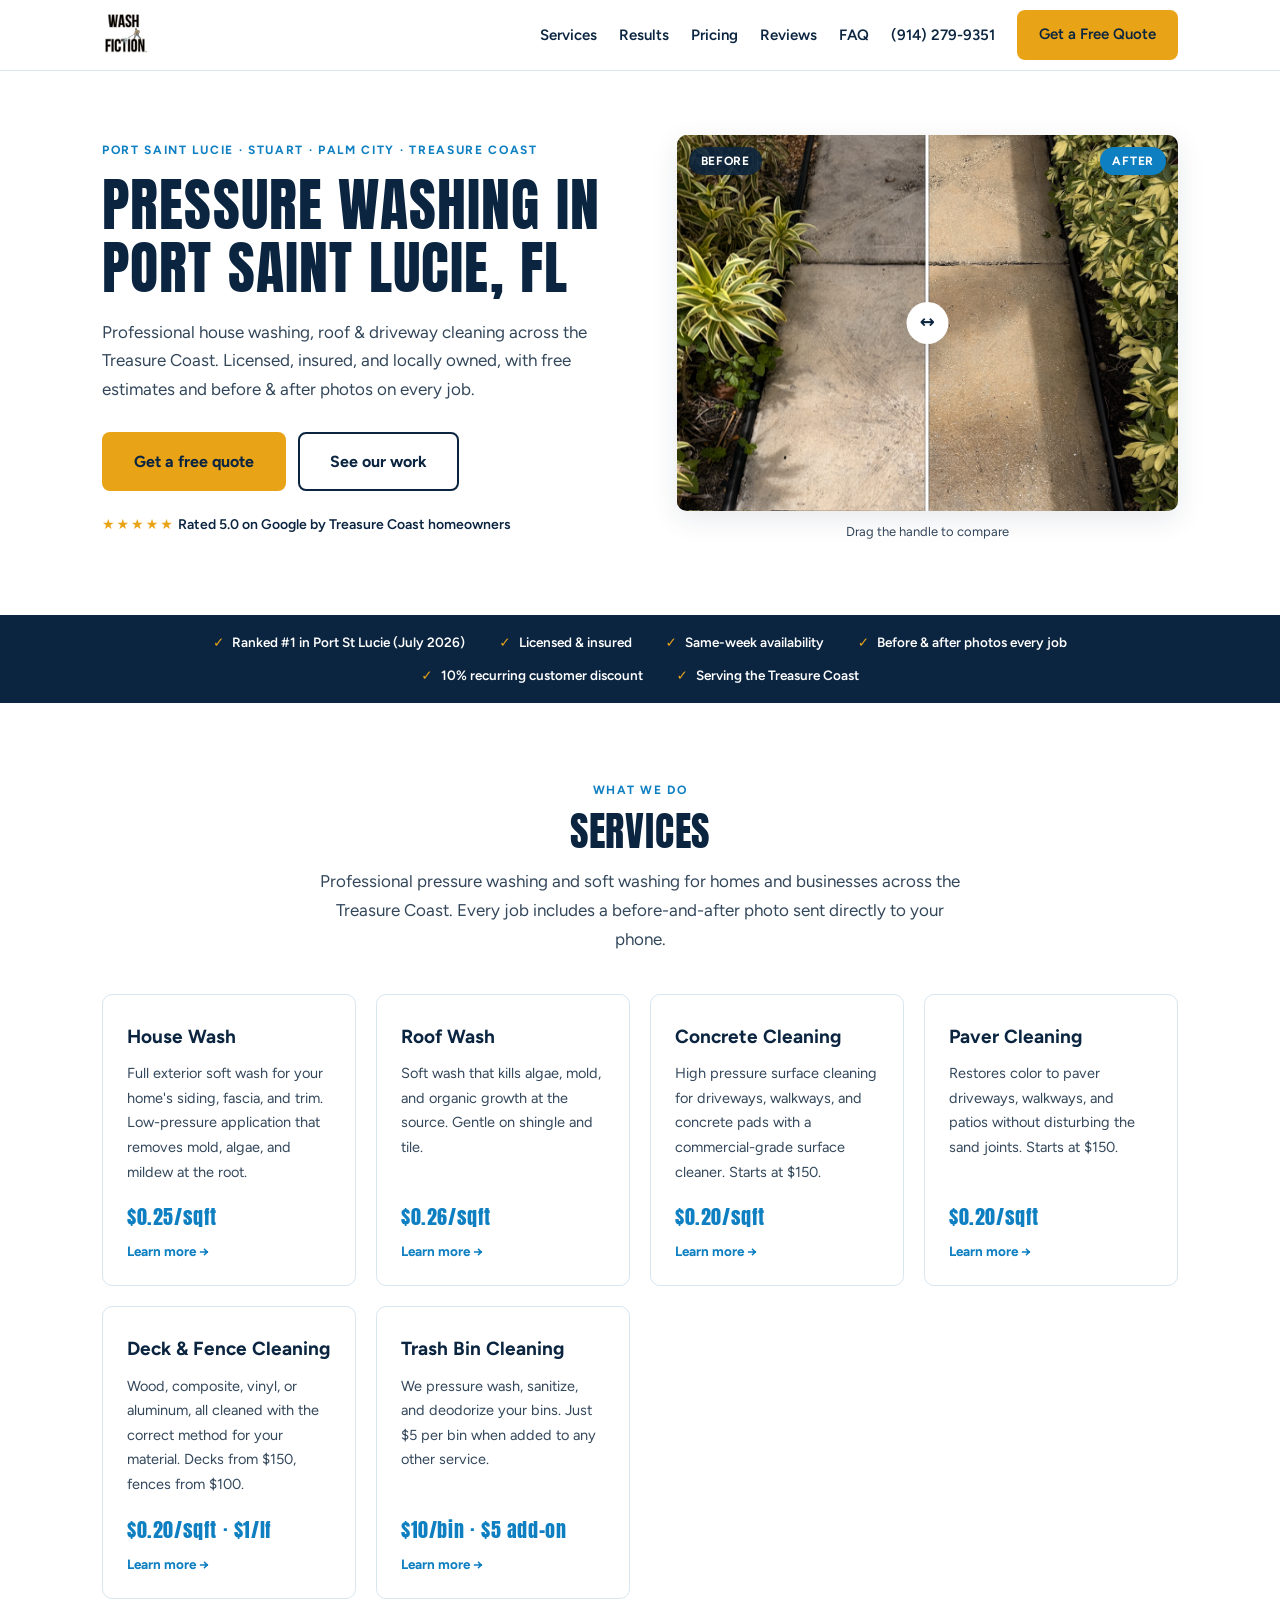
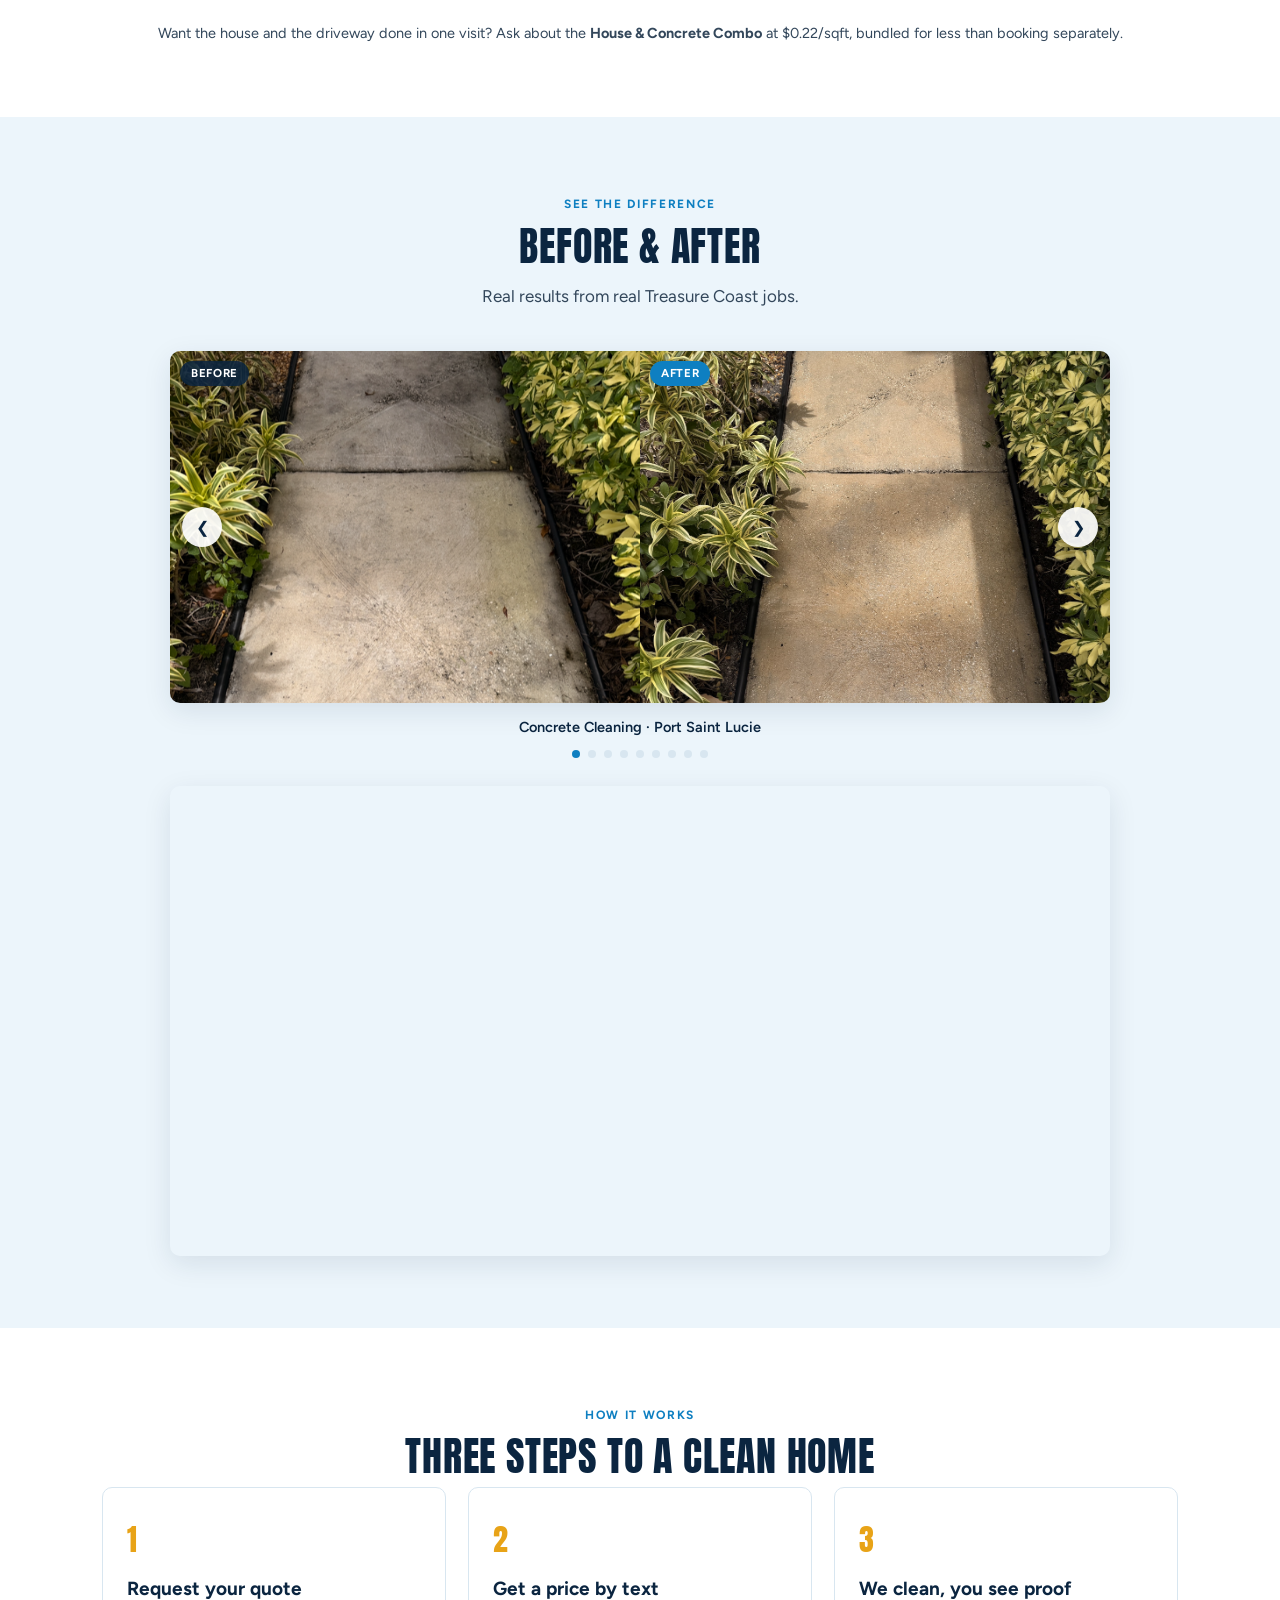
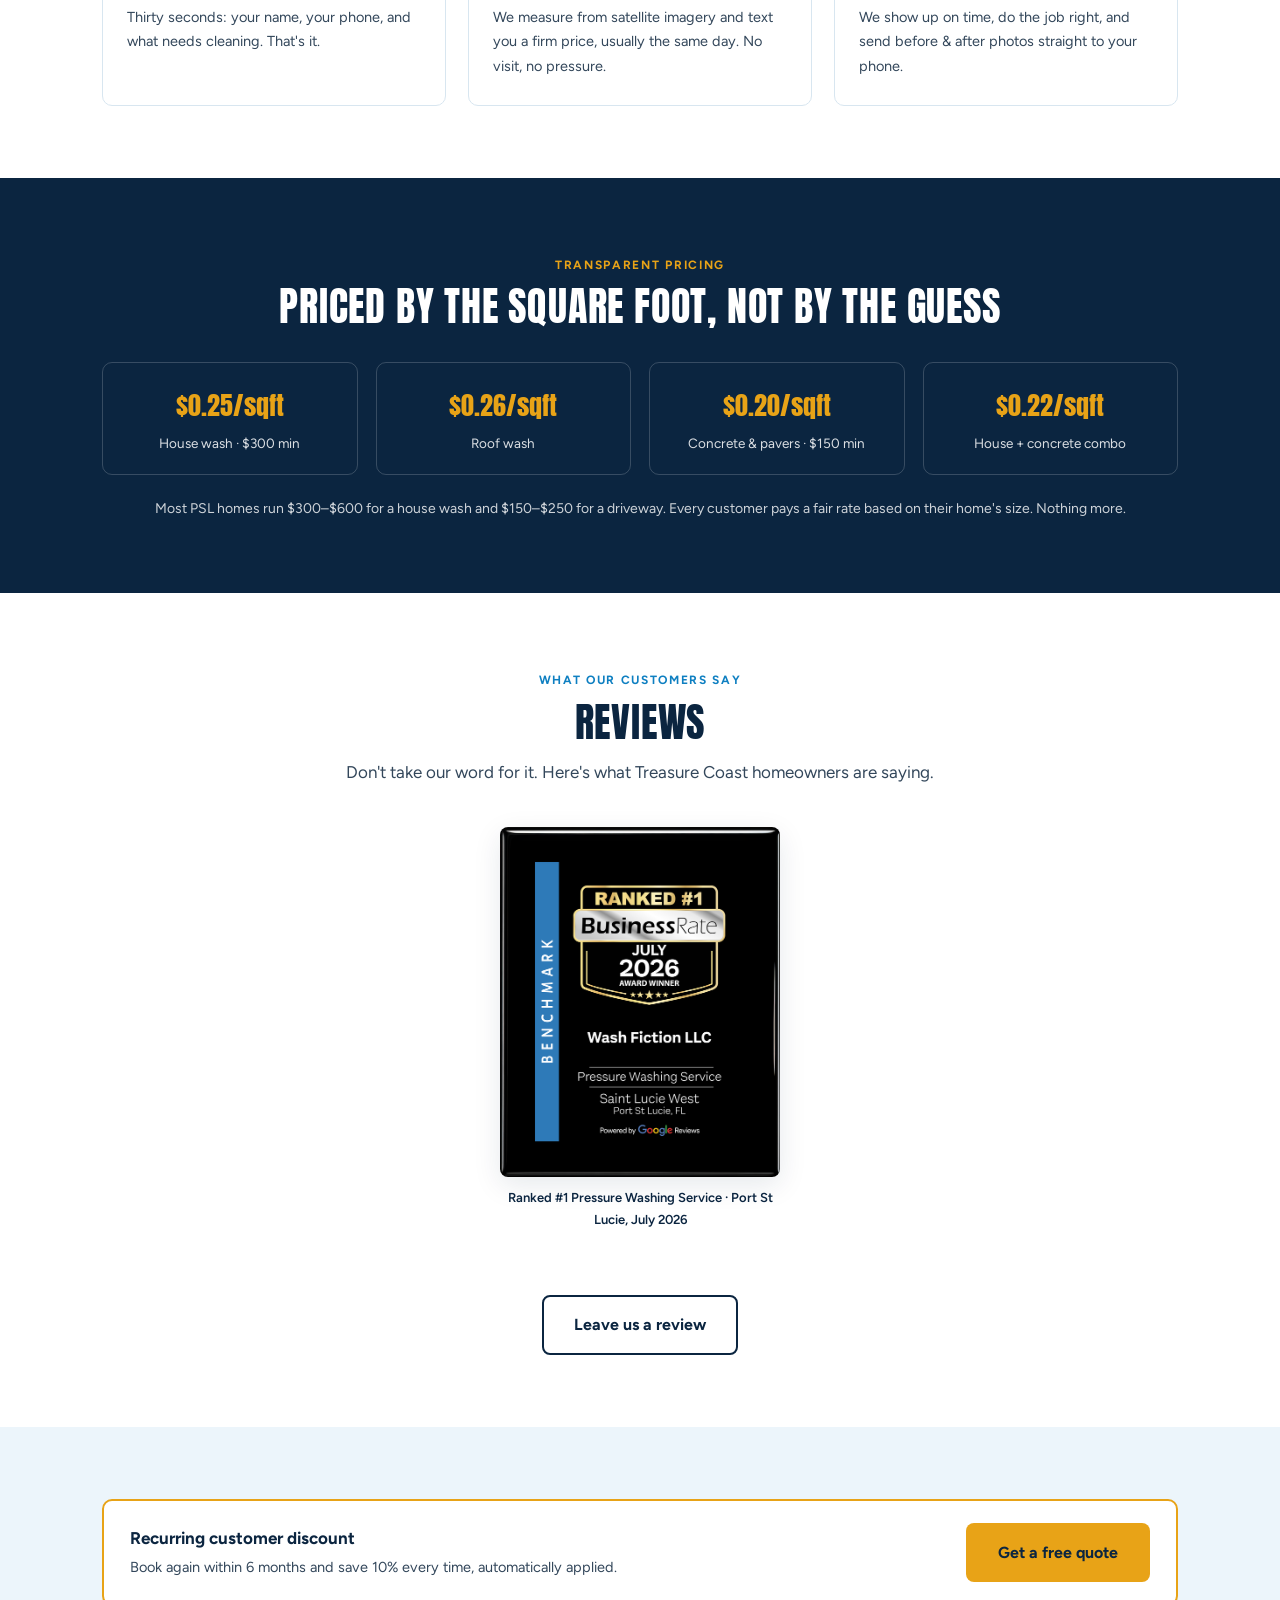
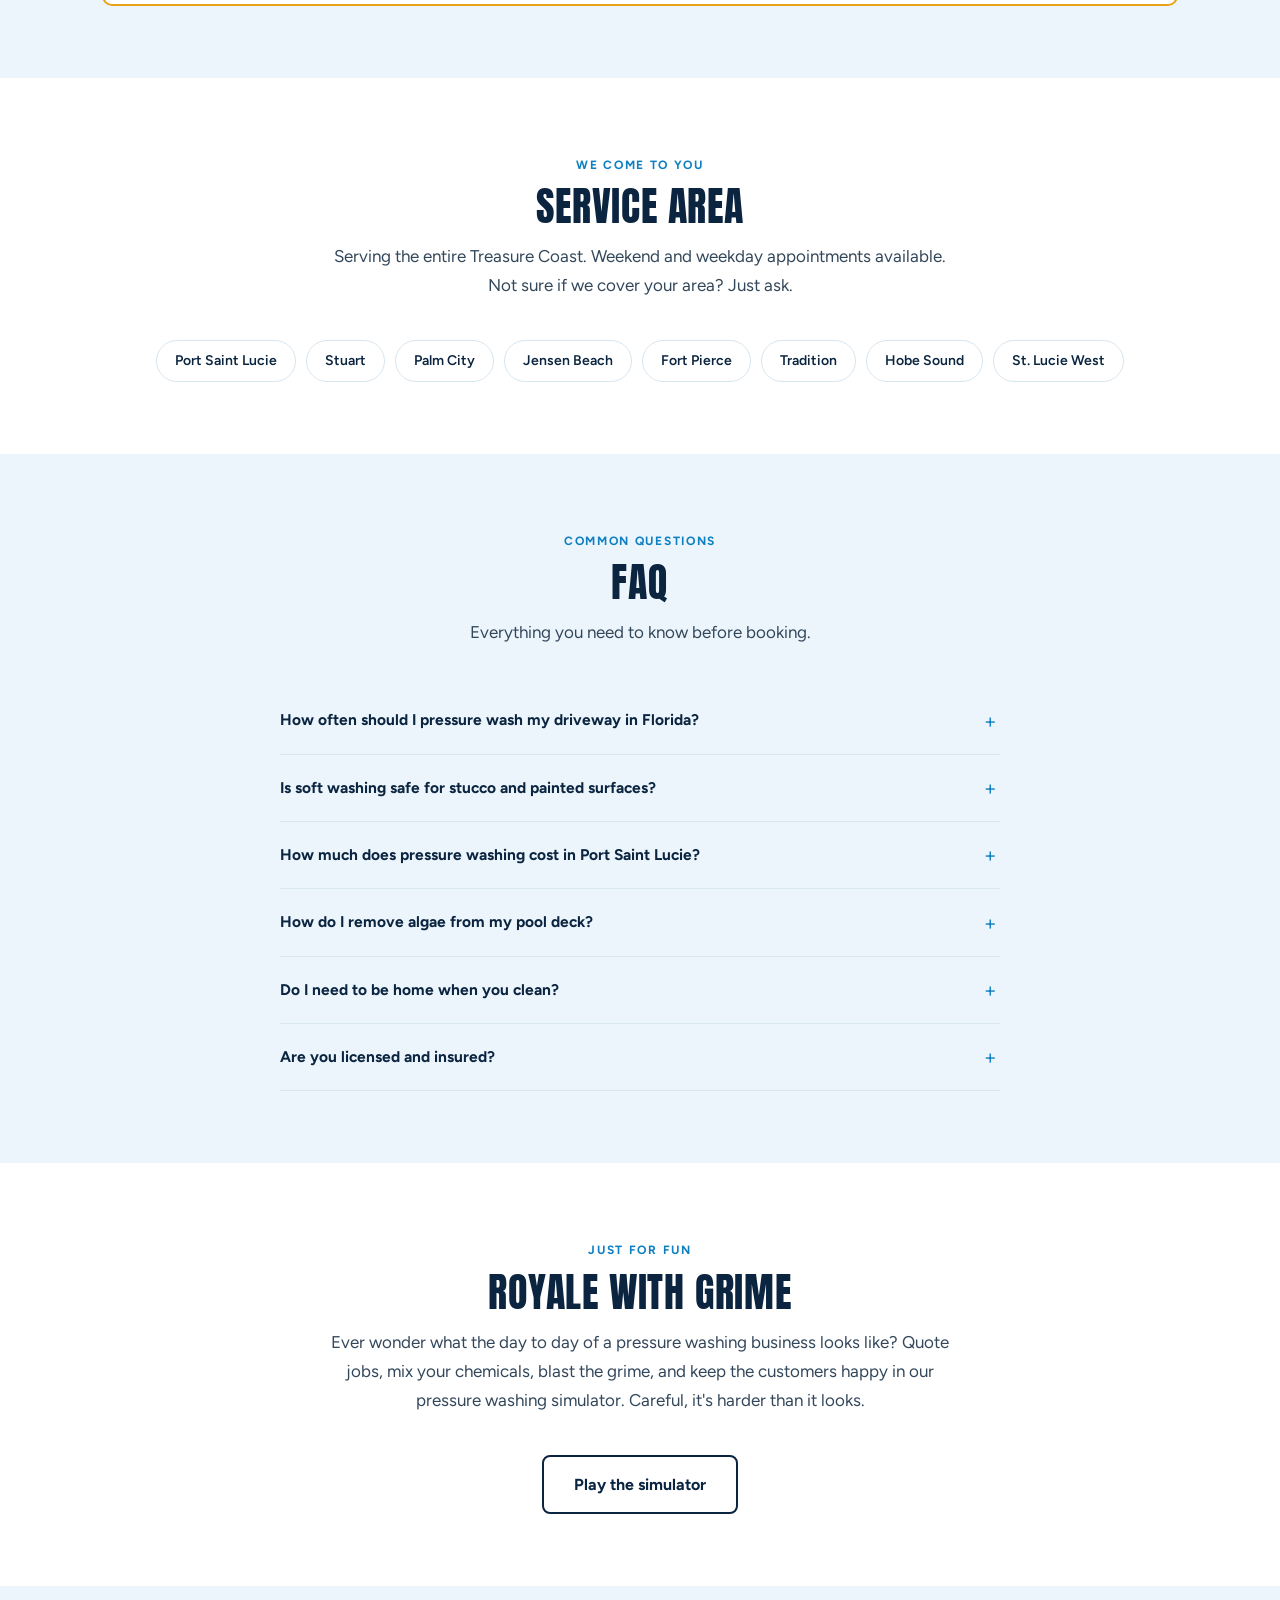
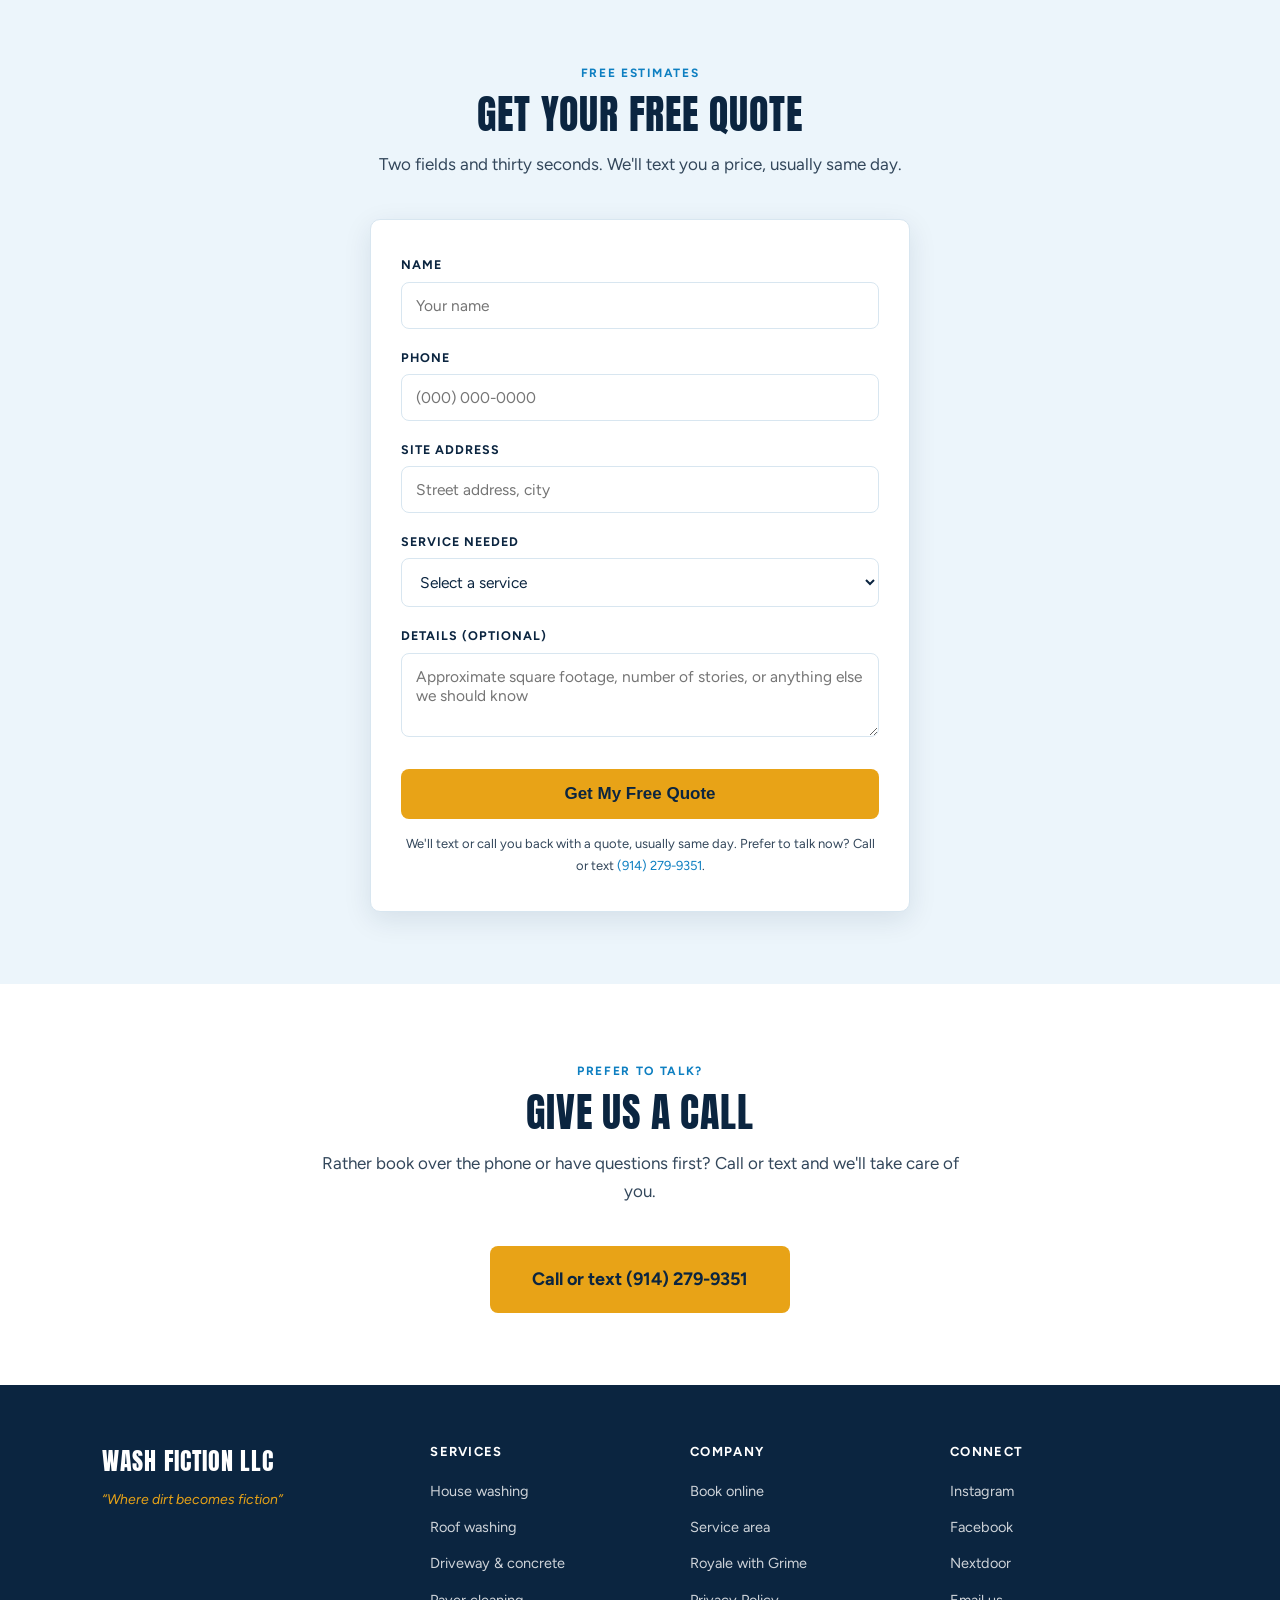
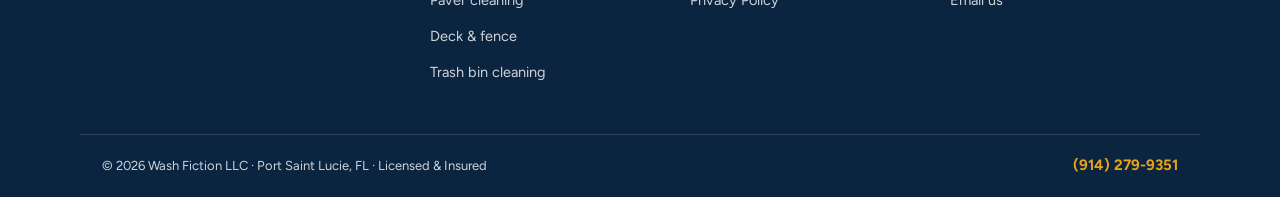
==== index.html @ 09fcbd13 "Add files via upload" ====
<!DOCTYPE html>
<html lang="en">
<head>
<meta charset="UTF-8">
<meta name="viewport" content="width=device-width, initial-scale=1.0">
<!-- Roku pixel (kept for future campaigns) -->
<script>
!function(e,r){if(!e.rkp){var t=e.rkp=function(){
var e=Array.prototype.slice.call(arguments)
;e.push(Date.now()),t.eventProcessor?t.eventProcessor.apply(t,e):t.queue.push(e)
};t.initiatorVersion="1.0",t.queue=[],t.load=function(e){
var t=r.createElement("script");t.async=!0,t.src=e
;var n=r.getElementsByTagName("script")[0]
;(n?n.parentNode:r.body).insertBefore(t,n)},rkp.load("https://cdn.ravm.tv/ust/dist/rkp.loader.js")}
}(window,document);
rkp("init","PaccPjxmkOXk"),rkp('event', 'PAGE_VIEW');;
</script>
<!-- Google tag (gtag.js) -->
<script async src="https://www.googletagmanager.com/gtag/js?id=G-NVC5GT0XMM"></script>
<script>
  window.dataLayer = window.dataLayer || [];
  function gtag(){dataLayer.push(arguments);}
  gtag('js', new Date());
  gtag('config', 'G-NVC5GT0XMM');
</script>
<title>Pressure Washing Port Saint Lucie FL | Wash Fiction LLC</title>
<meta name="description" content="Professional pressure washing & soft washing in Port Saint Lucie and the Treasure Coast. House washing, roof cleaning, driveways & pavers. Licensed & insured. Free same-day quotes.">
<link rel="canonical" href="https://washfiction.com/">
<meta property="og:title" content="Pressure Washing Port Saint Lucie FL | Wash Fiction LLC">
<meta property="og:description" content="Professional pressure washing & soft washing in Port Saint Lucie and the Treasure Coast. House washing, roof cleaning, driveways & pavers. Licensed & insured. Free same-day quotes.">
<meta property="og:url" content="https://washfiction.com/">
<meta property="og:type" content="website">
<meta property="og:image" content="https://washfiction.com/og-image.jpg">
<meta property="og:image:width" content="1200">
<meta property="og:image:height" content="630">
<meta name="twitter:card" content="summary_large_image">
<meta name="twitter:image" content="https://washfiction.com/og-image.jpg">
<link rel="preconnect" href="https://fonts.googleapis.com">
<link rel="preconnect" href="https://fonts.gstatic.com" crossorigin>
<link href="https://fonts.googleapis.com/css2?family=Anton&family=Figtree:wght@400;600;700&display=swap" rel="stylesheet">
<link rel="stylesheet" href="styles.css">
<script type="application/ld+json">
{
 "@context": "https://schema.org",
 "@type": "LocalBusiness",
 "@id": "https://washfiction.com/#business",
 "name": "Wash Fiction LLC",
 "description": "Professional pressure washing and soft washing serving Port Saint Lucie, Stuart, Palm City, and the Treasure Coast of Florida.",
 "url": "https://washfiction.com",
 "telephone": "+19142799351",
 "email": "chris@washfiction.com",
 "image": "https://washfiction.com/og-image.jpg",
 "priceRange": "$150 - $600",
 "address": {
  "@type": "PostalAddress",
  "addressLocality": "Port Saint Lucie",
  "addressRegion": "FL",
  "addressCountry": "US"
 },
 "areaServed": [
  {
   "@type": "City",
   "name": "Port Saint Lucie"
  },
  {
   "@type": "City",
   "name": "Stuart"
  },
  {
   "@type": "City",
   "name": "Palm City"
  },
  {
   "@type": "City",
   "name": "Jensen Beach"
  },
  {
   "@type": "City",
   "name": "Fort Pierce"
  },
  {
   "@type": "City",
   "name": "Hobe Sound"
  }
 ],
 "sameAs": [
  "https://instagram.com/washfiction",
  "https://facebook.com/washfiction"
 ]
}
</script>
<script type="application/ld+json">
{
 "@context": "https://schema.org",
 "@type": "FAQPage",
 "mainEntity": [
  {
   "@type": "Question",
   "name": "How often should I pressure wash my driveway in Florida?",
   "acceptedAnswer": {
    "@type": "Answer",
    "text": "Florida's heat and humidity accelerate algae, mold, and mildew growth on concrete surfaces. Most homeowners in Port Saint Lucie benefit from having their driveway cleaned once or twice a year. If your driveway stays shaded or wet it may need more frequent cleaning."
   }
  },
  {
   "@type": "Question",
   "name": "Is soft washing safe for stucco and painted surfaces?",
   "acceptedAnswer": {
    "@type": "Answer",
    "text": "Yes. Soft washing uses low pressure and a professional cleaning solution to safely remove mold and algae from stucco, vinyl, Hardie board, and painted surfaces without causing damage. High pressure washing on these surfaces can crack stucco, strip paint, and force water behind siding. We always use the correct method for your home's exterior material."
   }
  },
  {
   "@type": "Question",
   "name": "How much does pressure washing cost in Port Saint Lucie?",
   "acceptedAnswer": {
    "@type": "Answer",
    "text": "Wash Fiction LLC prices by square footage so every customer pays a fair rate based on their home size. House washing starts at $0.25 per square foot with a $300 minimum. Driveway cleaning starts at $0.20 per square foot with a $150 minimum. Most PSL homes run $300\u2013$600 for a house wash and $150\u2013$250 for a driveway."
   }
  },
  {
   "@type": "Question",
   "name": "How do I remove algae from my pool deck?",
   "acceptedAnswer": {
    "@type": "Answer",
    "text": "Pool decks in Florida collect algae, mildew, and organic growth quickly due to constant moisture and heat. We use a commercial surface cleaner at the correct pressure for your deck material (concrete, pavers, cool deck, or travertine) to safely remove all buildup without damaging the surface or affecting your pool chemistry."
   }
  },
  {
   "@type": "Question",
   "name": "Do I need to be home when you clean?",
   "acceptedAnswer": {
    "@type": "Answer",
    "text": "Not necessarily. As long as we have access to an outdoor water spigot and any gate codes needed to reach the areas being cleaned, you don't need to be present. We send before and after photos to your phone when the job is complete."
   }
  },
  {
   "@type": "Question",
   "name": "Are you licensed and insured?",
   "acceptedAnswer": {
    "@type": "Answer",
    "text": "Yes. Wash Fiction LLC carries $1,000,000 general liability insurance and holds active business tax receipts with both the City of Port Saint Lucie and St. Lucie County. We can provide a certificate of insurance upon request."
   }
  }
 ]
}
</script>

</head>
<body data-page="index">
<nav>
  <div class="nav-inner">
    <div class="nav-brand">
      <a href="index.html" aria-label="Wash Fiction LLC home"><img src="logo.svg" alt="Wash Fiction LLC"></a>
    </div>
    <ul class="nav-links" id="navLinks">
      <li><a href="index.html#services">Services</a></li>
      <li><a href="index.html#results">Results</a></li>
      <li><a href="index.html#pricing">Pricing</a></li>
      <li><a href="index.html#reviews">Reviews</a></li>
      <li><a href="index.html#faq">FAQ</a></li>
      <li class="nav-phone-top"><a class="nav-phone" href="tel:+19142799351">(914) 279-9351</a></li>
      <li><a href="book.html" class="btn btn-gold nav-cta">Get a Free Quote</a></li>
    </ul>
    <button class="hamburger" id="hamburger" aria-label="Menu">
      <span></span><span></span><span></span>
    </button>
  </div>
</nav>

<header class="hero">
  <div class="wrap hero-grid">
    <div>
      <p class="hero-loc">Port Saint Lucie &middot; Stuart &middot; Palm City &middot; Treasure Coast</p>
      <h1>Pressure washing in Port&nbsp;Saint&nbsp;Lucie, FL</h1>
      <p class="hero-sub">Professional house washing, roof &amp; driveway cleaning across the Treasure Coast. Licensed, insured, and locally owned, with free estimates and before &amp; after photos on every job.</p>
      <div class="hero-btns">
        <a href="#book" class="btn btn-gold">Get a free quote</a>
        <a href="#results" class="btn btn-outline">See our work</a>
      </div>
      <p class="hero-proof"><span class="stars">★★★★★</span> Rated 5.0 on Google by Treasure Coast homeowners</p>
    </div>
    <div>
      <div class="ba-slider" style="--pos:50%;">
        <img class="img-after" src="job1-after.JPG" alt="clean concrete after pressure washing Port Saint Lucie FL">
        <img class="img-before" src="job1-before.PNG" alt="dirty concrete before pressure washing Port Saint Lucie FL">
        <div class="tag tag-before">Before</div>
        <div class="tag tag-after">After</div>
        <div class="handle"></div>
        <input type="range" min="0" max="100" value="50" aria-label="Compare before and after">
      </div>
      <p class="ba-slider-caption">Drag the handle to compare</p>
    </div>
  </div>
</header>

<div class="trust-bar">
  <div class="trust-inner">
    <div class="trust-item">Ranked #1 in Port St Lucie (July 2026)</div>
    <div class="trust-item">Licensed &amp; insured</div>
    <div class="trust-item">Same-week availability</div>
    <div class="trust-item">Before &amp; after photos every job</div>
    <div class="trust-item">10% recurring customer discount</div>
    <div class="trust-item">Serving the Treasure Coast</div>
  </div>
</div>

<section id="services" class="center">
  <div class="wrap">
    <p class="eyebrow reveal">What we do</p>
    <h2 class="reveal">Services</h2>
    <p class="lede reveal">Professional pressure washing and soft washing for homes and businesses across the Treasure Coast. Every job includes a before-and-after photo sent directly to your phone.</p>
    <div class="svc-grid reveal">
    <a class="svc-card" href="house-washing.html">
      <h3>House Wash</h3>
      <p>Full exterior soft wash for your home's siding, fascia, and trim. Low-pressure application that removes mold, algae, and mildew at the root.</p>
      <div class="svc-price">$0.25/sqft</div>
      <div class="svc-more">Learn more &rarr;</div>
    </a>
    <a class="svc-card" href="roof-washing.html">
      <h3>Roof Wash</h3>
      <p>Soft wash that kills algae, mold, and organic growth at the source. Gentle on shingle and tile.</p>
      <div class="svc-price">$0.26/sqft</div>
      <div class="svc-more">Learn more &rarr;</div>
    </a>
    <a class="svc-card" href="concrete-cleaning.html">
      <h3>Concrete Cleaning</h3>
      <p>High pressure surface cleaning for driveways, walkways, and concrete pads with a commercial-grade surface cleaner. Starts at $150.</p>
      <div class="svc-price">$0.20/sqft</div>
      <div class="svc-more">Learn more &rarr;</div>
    </a>
    <a class="svc-card" href="paver-cleaning.html">
      <h3>Paver Cleaning</h3>
      <p>Restores color to paver driveways, walkways, and patios without disturbing the sand joints. Starts at $150.</p>
      <div class="svc-price">$0.20/sqft</div>
      <div class="svc-more">Learn more &rarr;</div>
    </a>
    <a class="svc-card" href="deck-fence-cleaning.html">
      <h3>Deck & Fence Cleaning</h3>
      <p>Wood, composite, vinyl, or aluminum, all cleaned with the correct method for your material. Decks from $150, fences from $100.</p>
      <div class="svc-price">$0.20/sqft &middot; $1/lf</div>
      <div class="svc-more">Learn more &rarr;</div>
    </a>
    <a class="svc-card" href="trash-bin-cleaning.html">
      <h3>Trash Bin Cleaning</h3>
      <p>We pressure wash, sanitize, and deodorize your bins. Just $5 per bin when added to any other service.</p>
      <div class="svc-price">$10/bin &middot; $5 add-on</div>
      <div class="svc-more">Learn more &rarr;</div>
    </a>
    </div>
    <p style="margin-top:22px;font-size:14.5px;" class="reveal">Want the house and the driveway done in one visit? Ask about the <strong>House &amp; Concrete Combo</strong> at $0.22/sqft, bundled for less than booking separately.</p>
  </div>
</section>

<section id="results" class="band center">
  <div class="wrap">
    <p class="eyebrow reveal">See the difference</p>
    <h2 class="reveal">Before &amp; after</h2>
    <p class="lede reveal">Real results from real Treasure Coast jobs.</p>
    <div class="reveal" style="max-width:940px;margin:0 auto;">
      <div class="ba-carousel">
        <div class="ba-track" id="baTrack">
        <div class="ba-slide" data-label="Concrete Cleaning &middot; Port Saint Lucie">
          <div class="ba-pair-item">
            <img src="job1-before.PNG" alt="dirty concrete before pressure washing Port Saint Lucie FL" loading="lazy">
            <div class="ba-tag">Before</div>
          </div>
          <div class="ba-pair-item">
            <img src="job1-after.JPG" alt="clean concrete after pressure washing Port Saint Lucie FL" loading="lazy">
            <div class="ba-tag ba-tag-after">After</div>
          </div>
        </div>
        <div class="ba-slide" data-label="Driveway Cleaning &middot; Treasure Coast">
          <div class="ba-pair-item">
            <img src="job2-before.jpg" alt="driveway before pressure washing Treasure Coast FL" loading="lazy">
            <div class="ba-tag">Before</div>
          </div>
          <div class="ba-pair-item">
            <img src="job2-after.jpg" alt="driveway after pressure washing Treasure Coast FL" loading="lazy">
            <div class="ba-tag ba-tag-after">After</div>
          </div>
        </div>
        <div class="ba-slide" data-label="Driveway Cleaning &middot; Treasure Coast">
          <div class="ba-pair-item">
            <img src="job3-before.jpg" alt="driveway before pressure washing Treasure Coast FL" loading="lazy">
            <div class="ba-tag">Before</div>
          </div>
          <div class="ba-pair-item">
            <img src="job3-after.jpg" alt="driveway after pressure washing Treasure Coast FL" loading="lazy">
            <div class="ba-tag ba-tag-after">After</div>
          </div>
        </div>
        <div class="ba-slide" data-label="Concrete Cleaning &middot; Port Saint Lucie">
          <div class="ba-pair-item">
            <img src="job4-before.PNG" alt="concrete before pressure washing Port Saint Lucie FL" loading="lazy">
            <div class="ba-tag">Before</div>
          </div>
          <div class="ba-pair-item">
            <img src="job4-after.JPG" alt="concrete after pressure washing Port Saint Lucie FL" loading="lazy">
            <div class="ba-tag ba-tag-after">After</div>
          </div>
        </div>
        <div class="ba-slide" data-label="Concrete Cleaning &middot; Port Saint Lucie">
          <div class="ba-pair-item">
            <img src="job5-before.JPG" alt="concrete before pressure washing Port Saint Lucie FL" loading="lazy">
            <div class="ba-tag">Before</div>
          </div>
          <div class="ba-pair-item">
            <img src="job5-after.JPG" alt="concrete after pressure washing Port Saint Lucie FL" loading="lazy">
            <div class="ba-tag ba-tag-after">After</div>
          </div>
        </div>
        <div class="ba-slide" data-label="Driveway Cleaning &middot; Treasure Coast">
          <div class="ba-pair-item">
            <img src="job6-before.JPG" alt="driveway before pressure washing Treasure Coast FL" loading="lazy">
            <div class="ba-tag">Before</div>
          </div>
          <div class="ba-pair-item">
            <img src="job6-after.JPG" alt="driveway after pressure washing Treasure Coast FL" loading="lazy">
            <div class="ba-tag ba-tag-after">After</div>
          </div>
        </div>
                <div class="ba-slide" data-label="Commercial Building Wash &middot; Treasure Coast">
          <div class="ba-pair-item">
            <img src="Before7.JPG" alt="commercial building exterior before soft washing Treasure Coast FL" loading="lazy">
            <div class="ba-tag">Before</div>
          </div>
          <div class="ba-pair-item">
            <img src="After7.JPG" alt="commercial building exterior after soft washing Treasure Coast FL" loading="lazy">
            <div class="ba-tag ba-tag-after">After</div>
          </div>
        </div>
        <div class="ba-slide" data-label="Commercial Building Wash &middot; Treasure Coast">
          <div class="ba-pair-item">
            <img src="Before8.JPG" alt="commercial building exterior before soft washing Treasure Coast FL" loading="lazy">
            <div class="ba-tag">Before</div>
          </div>
          <div class="ba-pair-item">
            <img src="After8.JPG" alt="commercial building exterior after soft washing Treasure Coast FL" loading="lazy">
            <div class="ba-tag ba-tag-after">After</div>
          </div>
        </div>
        <div class="ba-slide" data-label="Commercial Building Wash &middot; Treasure Coast">
          <div class="ba-pair-item">
            <img src="Before10.JPG" alt="commercial building exterior before soft washing Treasure Coast FL" loading="lazy">
            <div class="ba-tag">Before</div>
          </div>
          <div class="ba-pair-item">
            <img src="After10.JPG" alt="commercial building exterior after soft washing Treasure Coast FL" loading="lazy">
            <div class="ba-tag ba-tag-after">After</div>
          </div>
        </div>
</div>
        <button class="ba-nav ba-prev" id="baPrev" aria-label="Previous">&#10094;</button>
        <button class="ba-nav ba-next" id="baNext" aria-label="Next">&#10095;</button>
      </div>
      <p class="ba-caption" id="baCaption">Concrete Cleaning &middot; Port Saint Lucie</p>
      <div class="ba-dots" id="baDots"></div>
      <div class="ba-video-wrap reveal">
        <video class="ba-video" autoplay muted loop playsinline preload="metadata">
          <source src="job-video.mp4" type="video/mp4">
        </video>
      </div>
    </div>
  </div>
</section>

<section id="how" class="center">
  <div class="wrap">
    <p class="eyebrow reveal">How it works</p>
    <h2 class="reveal">Three steps to a clean home</h2>
    <div class="steps reveal">
      <div class="step">
        <div class="step-num">1</div>
        <h3>Request your quote</h3>
        <p>Thirty seconds: your name, your phone, and what needs cleaning. That's it.</p>
      </div>
      <div class="step">
        <div class="step-num">2</div>
        <h3>Get a price by text</h3>
        <p>We measure from satellite imagery and text you a firm price, usually the same day. No visit, no pressure.</p>
      </div>
      <div class="step">
        <div class="step-num">3</div>
        <h3>We clean, you see proof</h3>
        <p>We show up on time, do the job right, and send before &amp; after photos straight to your phone.</p>
      </div>
    </div>
  </div>
</section>

<section id="pricing" class="price-band center">
  <div class="wrap">
    <p class="eyebrow reveal">Transparent pricing</p>
    <h2 class="reveal">Priced by the square foot, not by the guess</h2>
    <div class="price-grid reveal">
      <div class="price-cell"><div class="rate">$0.25/sqft</div><div class="label">House wash &middot; $300 min</div></div>
      <div class="price-cell"><div class="rate">$0.26/sqft</div><div class="label">Roof wash</div></div>
      <div class="price-cell"><div class="rate">$0.20/sqft</div><div class="label">Concrete &amp; pavers &middot; $150 min</div></div>
      <div class="price-cell"><div class="rate">$0.22/sqft</div><div class="label">House + concrete combo</div></div>
    </div>
    <p class="price-note reveal">Most PSL homes run $300&ndash;$600 for a house wash and $150&ndash;$250 for a driveway. Every customer pays a fair rate based on their home's size. Nothing more.</p>
  </div>
</section>

<section id="reviews" class="center">
  <div class="wrap">
    <p class="eyebrow reveal">What our customers say</p>
    <h2 class="reveal">Reviews</h2>
    <p class="lede reveal">Don't take our word for it. Here's what Treasure Coast homeowners are saying.</p>
    <div class="reveal" style="max-width:900px;margin:0 auto;">
<div style="max-width:280px;margin:0 auto 34px;">
      <img src="wash-fiction-llc-plaque.png" alt="Wash Fiction LLC, Ranked #1 Pressure Washing Service in Port St Lucie, BusinessRate July 2026 award, powered by Google Reviews" style="width:100%;height:auto;border-radius:8px;box-shadow:var(--shadow);" loading="lazy">
      <p style="font-size:13px;margin-top:10px;font-weight:600;color:var(--ink);">Ranked #1 Pressure Washing Service &middot; Port St Lucie, July 2026</p>
    </div>
<script defer async src='https://cdn.trustindex.io/loader.js?919f08774291221fa826442cb46'></script>
    </div>
    <a href="https://g.page/r/CSoPd4Fe07fiEAI/review" target="_blank" rel="noopener" class="btn btn-outline reveal" style="margin-top:30px;">Leave us a review</a>
  </div>
</section>

<section class="band">
  <div class="wrap">
    <div class="recurring-strip reveal">
      <div>
        <strong>Recurring customer discount</strong><br>
        <span>Book again within 6 months and save 10% every time, automatically applied.</span>
      </div>
      <a href="#book" class="btn btn-gold">Get a free quote</a>
    </div>
  </div>
</section>

<section id="area" class="center">
  <div class="wrap">
    <p class="eyebrow reveal">We come to you</p>
    <h2 class="reveal">Service area</h2>
    <p class="lede reveal">Serving the entire Treasure Coast. Weekend and weekday appointments available. Not sure if we cover your area? Just ask.</p>
    <div class="area-tags reveal">
      <div class="area-tag">Port Saint Lucie</div>
      <div class="area-tag">Stuart</div>
      <div class="area-tag">Palm City</div>
      <div class="area-tag">Jensen Beach</div>
      <div class="area-tag">Fort Pierce</div>
      <div class="area-tag">Tradition</div>
      <div class="area-tag">Hobe Sound</div>
      <div class="area-tag">St. Lucie West</div>
    </div>
  </div>
</section>

<section id="faq" class="band center">
  <div class="wrap">
    <p class="eyebrow reveal">Common questions</p>
    <h2 class="reveal">FAQ</h2>
    <p class="lede reveal">Everything you need to know before booking.</p>
<div class="faq-list reveal">
    <details>
      <summary>How often should I pressure wash my driveway in Florida?</summary>
      <p>Florida's heat and humidity accelerate algae, mold, and mildew growth on concrete surfaces. Most homeowners in Port Saint Lucie benefit from having their driveway cleaned once or twice a year. If your driveway stays shaded or wet it may need more frequent cleaning.</p>
    </details>
    <details>
      <summary>Is soft washing safe for stucco and painted surfaces?</summary>
      <p>Yes. Soft washing uses low pressure and a professional cleaning solution to safely remove mold and algae from stucco, vinyl, Hardie board, and painted surfaces without causing damage. High pressure washing on these surfaces can crack stucco, strip paint, and force water behind siding. We always use the correct method for your home's exterior material.</p>
    </details>
    <details>
      <summary>How much does pressure washing cost in Port Saint Lucie?</summary>
      <p>Wash Fiction LLC prices by square footage so every customer pays a fair rate based on their home size. House washing starts at $0.25 per square foot with a $300 minimum. Driveway cleaning starts at $0.20 per square foot with a $150 minimum. Most PSL homes run $300&ndash;$600 for a house wash and $150&ndash;$250 for a driveway.</p>
    </details>
    <details>
      <summary>How do I remove algae from my pool deck?</summary>
      <p>Pool decks in Florida collect algae, mildew, and organic growth quickly due to constant moisture and heat. We use a commercial surface cleaner at the correct pressure for your deck material (concrete, pavers, cool deck, or travertine) to safely remove all buildup without damaging the surface or affecting your pool chemistry.</p>
    </details>
    <details>
      <summary>Do I need to be home when you clean?</summary>
      <p>Not necessarily. As long as we have access to an outdoor water spigot and any gate codes needed to reach the areas being cleaned, you don't need to be present. We send before and after photos to your phone when the job is complete.</p>
    </details>
    <details>
      <summary>Are you licensed and insured?</summary>
      <p>Yes. Wash Fiction LLC carries $1,000,000 general liability insurance and holds active business tax receipts with both the City of Port Saint Lucie and St. Lucie County. We can provide a certificate of insurance upon request.</p>
    </details>
</div>
  </div>
</section>

<section id="game-teaser" class="center">
  <div class="wrap">
    <p class="eyebrow reveal">Just for fun</p>
    <h2 class="reveal">Royale with Grime</h2>
    <p class="lede reveal">Ever wonder what the day to day of a pressure washing business looks like? Quote jobs, mix your chemicals, blast the grime, and keep the customers happy in our pressure washing simulator. Careful, it's harder than it looks.</p>
    <a href="royale-with-grime.html" class="btn btn-outline reveal">Play the simulator</a>
  </div>
</section>

<section id="book" class="band center">
  <div class="wrap">
    <p class="eyebrow reveal">Free estimates</p>
    <h2 class="reveal">Get your free quote</h2>
    <p class="lede reveal">Two fields and thirty seconds. We'll text you a price, usually same day.</p>
    <div class="reveal">
      <form class="quote-form" id="quoteForm" action="https://api.web3forms.com/submit" method="POST" autocomplete="on">
        <input type="hidden" name="access_key" value="2c1e29c5-a08d-449c-82dc-ea2ef049fccb">
        <input type="hidden" name="subject" value="New Quote Request — Wash Fiction">
        <input type="hidden" name="from_name" value="Wash Fiction Website">
        <input type="hidden" name="page" value="index">
        <input type="checkbox" name="botcheck" style="display:none;">

        <label for="qf-name">Name</label>
        <input type="text" id="qf-name" name="name" placeholder="Your name" required autocomplete="name" autocapitalize="words">

        <label for="qf-phone">Phone</label>
        <input type="tel" id="qf-phone" name="phone" placeholder="(000) 000-0000" required autocomplete="tel" inputmode="tel">

        <label for="qf-address">Site Address</label>
        <input type="text" id="qf-address" name="site_address" placeholder="Street address, city" required autocomplete="street-address" autocapitalize="words">

        <label for="qf-service">Service Needed</label>
        <select id="qf-service" name="service" required>
        <option value="" disabled selected>Select a service</option>
        <option value="House Wash">House Wash</option>
        <option value="Roof Wash">Roof Wash</option>
        <option value="Concrete Cleaning">Concrete Cleaning</option>
        <option value="Paver Cleaning">Paver Cleaning</option>
        <option value="Deck Cleaning">Deck Cleaning</option>
        <option value="Fence Cleaning">Fence Cleaning</option>
        <option value="Trash Bin Cleaning">Trash Bin Cleaning</option>
        <option value="House &amp; Concrete Combo">House &amp; Concrete Combo</option>
        <option value="Multiple / Not Sure">Multiple / Not Sure</option>
        </select>

        <label for="qf-details">Details (optional)</label>
        <textarea id="qf-details" name="details" placeholder="Approximate square footage, number of stories, or anything else we should know"></textarea>

        <button type="submit" class="btn btn-gold">Get My Free Quote</button>
        <p class="form-note">We'll text or call you back with a quote, usually same day. Prefer to talk now? Call or text <a href="tel:+19142799351">(914) 279-9351</a>.</p>
      </form>
      <div class="form-success" id="formSuccess">
        <div class="display">Request received!</div>
        <p>Thanks for reaching out. We'll get back to you with a quote shortly, usually the same day. Need us fast? Call or text (914) 279-9351.</p>
      </div>
    </div>
  </div>
</section>

<section id="call" class="center">
  <div class="wrap">
    <p class="eyebrow reveal">Prefer to talk?</p>
    <h2 class="reveal">Give us a call</h2>
    <p class="lede reveal">Rather book over the phone or have questions first? Call or text and we'll take care of you.</p>
    <a href="tel:+19142799351" class="btn btn-gold reveal" style="font-size:18px;padding:16px 40px;">Call or text (914) 279-9351</a>
  </div>
</section>

<footer>
  <div class="footer-top">
    <div>
      <div class="footer-brand-name">Wash Fiction LLC</div>
      <div class="footer-brand-tag">&ldquo;Where dirt becomes fiction&rdquo;</div>
    </div>
    <div>
      <h4>Services</h4>
      <ul>
        <li><a href="house-washing.html">House washing</a></li>
        <li><a href="roof-washing.html">Roof washing</a></li>
        <li><a href="concrete-cleaning.html">Driveway &amp; concrete</a></li>
        <li><a href="paver-cleaning.html">Paver cleaning</a></li>
        <li><a href="deck-fence-cleaning.html">Deck &amp; fence</a></li>
        <li><a href="trash-bin-cleaning.html">Trash bin cleaning</a></li>
      </ul>
    </div>
    <div>
      <h4>Company</h4>
      <ul>
        <li><a href="book.html">Book online</a></li>
        <li><a href="index.html#area">Service area</a></li>
        <li><a href="royale-with-grime.html">Royale with Grime</a></li>
        <li><a href="privacy.html">Privacy Policy</a></li>
      </ul>
    </div>
    <div>
      <h4>Connect</h4>
      <ul>
        <li><a href="https://instagram.com/washfiction" target="_blank" rel="noopener">Instagram</a></li>
        <li><a href="https://facebook.com/washfiction" target="_blank" rel="noopener">Facebook</a></li>
        <li><a href="https://nextdoor.com" target="_blank" rel="noopener">Nextdoor</a></li>
        <li><a href="mailto:chris@washfiction.com">Email us</a></li>
      </ul>
    </div>
  </div>
  <div class="footer-bottom">
    <div>&copy; 2026 Wash Fiction LLC &middot; Port Saint Lucie, FL &middot; Licensed &amp; Insured</div>
    <a class="footer-phone" href="tel:+19142799351">(914) 279-9351</a>
  </div>
</footer>
<a href="book.html" class="float-est" aria-label="Get a free quote">
  <svg viewBox="0 0 24 24" fill="none" stroke="currentColor" stroke-width="2.2" stroke-linecap="round" stroke-linejoin="round"><path d="M14 2H6a2 2 0 0 0-2 2v16a2 2 0 0 0 2 2h12a2 2 0 0 0 2-2V8z"/><polyline points="14 2 14 8 20 8"/><line x1="9" y1="15" x2="15" y2="15"/></svg>
  Free Quote
</a>
<script src="main.js" defer></script>
</body>
</html>
---- styles.css ----
/* ============================================================
   Wash Fiction LLC — V2  ·  bright & clean
   Palette: ink navy / water blue / sky wash / brand gold
   Type: Anton (display) + Figtree (body)
   ============================================================ */
:root {
  --ink: #0B2540;        /* deep harbor navy */
  --blue: #0E7FC1;       /* clean water blue */
  --blue-dark: #0A5E90;
  --sky: #ECF5FB;        /* pale sky section band */
  --line: #D8E6F0;
  --gold: #E8A317;       /* brand gold, CTA only */
  --gold-dark: #C98A0E;
  --text: #33475B;
  --white: #FFFFFF;
  --radius: 10px;
  --shadow: 0 8px 28px rgba(11, 37, 64, .10);
}

* { margin: 0; padding: 0; box-sizing: border-box; }
html { scroll-behavior: smooth; }
@media (prefers-reduced-motion: reduce) {
  html { scroll-behavior: auto; }
  *, *::before, *::after { animation: none !important; transition: none !important; }
}
body {
  font-family: 'Figtree', system-ui, sans-serif;
  color: var(--text);
  background: var(--white);
  line-height: 1.7;
  font-size: 16px;
  -webkit-font-smoothing: antialiased;
}
img, video { max-width: 100%; display: block; }
a { color: var(--blue); text-decoration: none; }
a:hover { color: var(--blue-dark); }
:focus-visible { outline: 3px solid var(--blue); outline-offset: 2px; }

h1, h2, .display {
  font-family: 'Anton', sans-serif;
  font-weight: 400;
  letter-spacing: .02em;
  color: var(--ink);
  line-height: 1.08;
  text-transform: uppercase;
}
h1 { font-size: clamp(34px, 5.4vw, 58px); }
h2 { font-size: clamp(26px, 4vw, 40px); }
h3 { font-size: 19px; color: var(--ink); font-weight: 700; }

.wrap { max-width: 1120px; margin: 0 auto; padding: 0 22px; }
section { padding: 72px 0; }
.band { background: var(--sky); }

.eyebrow {
  display: inline-block;
  font-size: 12px; font-weight: 700;
  letter-spacing: .14em; text-transform: uppercase;
  color: var(--blue);
  margin-bottom: 10px;
}
.lede { max-width: 640px; margin: 14px auto 40px; font-size: 17px; }
.center { text-align: center; }
.center .lede { margin-left: auto; margin-right: auto; }

/* ---------- buttons ---------- */
.btn {
  display: inline-block;
  font-weight: 700; font-size: 16px;
  padding: 14px 30px;
  border-radius: 8px;
  border: 2px solid transparent;
  cursor: pointer;
  transition: transform .15s, box-shadow .15s, background .15s;
  text-align: center;
}
.btn-gold { background: var(--gold); color: var(--ink); }
.btn-gold:hover { background: var(--gold-dark); color: var(--ink); transform: translateY(-1px); box-shadow: var(--shadow); }
.btn-outline { border-color: var(--ink); color: var(--ink); background: transparent; }
.btn-outline:hover { background: var(--ink); color: var(--white); }
.btn-ghost-light { border-color: rgba(255,255,255,.7); color: var(--white); }
.btn-ghost-light:hover { background: rgba(255,255,255,.12); color: var(--white); }

/* ---------- nav ---------- */
nav {
  position: sticky; top: 0; z-index: 60;
  background: rgba(255,255,255,.96);
  backdrop-filter: blur(8px);
  border-bottom: 1px solid var(--line);
}
.nav-inner {
  max-width: 1120px; margin: 0 auto; padding: 10px 22px;
  display: flex; align-items: center; gap: 24px;
}
.nav-brand img { height: 46px; width: auto; }
.nav-links {
  display: flex; align-items: center; gap: 22px;
  list-style: none; margin-left: auto;
}
.nav-links a { color: var(--ink); font-weight: 600; font-size: 15px; }
.nav-links a:hover { color: var(--blue); }
.nav-phone { font-weight: 700; color: var(--ink); white-space: nowrap; }
.nav-phone:hover { color: var(--blue); }
.nav-cta { padding: 10px 20px; font-size: 15px; }
.hamburger {
  display: none; margin-left: auto;
  background: none; border: 0; cursor: pointer; padding: 8px;
}
.hamburger span {
  display: block; width: 24px; height: 3px; margin: 5px 0;
  background: var(--ink); border-radius: 2px;
}

/* ---------- hero ---------- */
.hero { padding: 64px 0 72px; }
.hero-grid {
  display: grid; grid-template-columns: 1.05fr 1fr;
  gap: 48px; align-items: center;
}
.hero-loc {
  font-size: 12px; font-weight: 700; letter-spacing: .14em;
  text-transform: uppercase; color: var(--blue); margin-bottom: 14px;
}
.hero-sub { font-size: 17px; margin: 18px 0 28px; max-width: 520px; }
.hero-btns { display: flex; gap: 12px; flex-wrap: wrap; }
.hero-proof { margin-top: 22px; font-size: 14px; font-weight: 600; color: var(--ink); }
.hero-proof .stars { color: var(--gold); letter-spacing: 2px; }

/* before/after slider — the signature element */
.ba-slider {
  position: relative; overflow: hidden;
  border-radius: var(--radius);
  box-shadow: var(--shadow);
  aspect-ratio: 4 / 3;
  background: var(--sky);
  touch-action: none;
  user-select: none;
}
.ba-slider img {
  position: absolute; inset: 0;
  width: 100%; height: 100%; object-fit: cover;
  pointer-events: none;
}
.ba-slider .img-before { clip-path: inset(0 calc(100% - var(--pos, 50%)) 0 0); }
.ba-slider .handle {
  position: absolute; top: 0; bottom: 0;
  left: var(--pos, 50%); width: 3px;
  background: var(--white);
  box-shadow: 0 0 0 1px rgba(11,37,64,.25);
  transform: translateX(-50%);
}
.ba-slider .handle::after {
  content: "\2194";
  position: absolute; top: 50%; left: 50%;
  transform: translate(-50%, -50%);
  width: 42px; height: 42px;
  background: var(--white); color: var(--ink);
  border-radius: 50%;
  display: flex; align-items: center; justify-content: center;
  font-size: 18px; font-weight: 700;
  box-shadow: var(--shadow);
}
.ba-slider .tag {
  position: absolute; top: 12px;
  padding: 4px 12px; border-radius: 999px;
  font-size: 12px; font-weight: 700; letter-spacing: .06em;
  text-transform: uppercase; color: var(--white);
  z-index: 2;
}
.tag-before { left: 12px; background: rgba(11,37,64,.85); }
.tag-after { right: 12px; background: var(--blue); }
.ba-slider input[type="range"] {
  position: absolute; inset: 0; width: 100%; height: 100%;
  opacity: 0; cursor: ew-resize; margin: 0;
}
.ba-slider-caption {
  margin-top: 10px; text-align: center;
  font-size: 13px; color: var(--text);
}

/* ---------- trust bar ---------- */
.trust-bar { background: var(--ink); padding: 16px 0; }
.trust-inner {
  max-width: 1120px; margin: 0 auto; padding: 0 22px;
  display: flex; flex-wrap: wrap; justify-content: center;
  gap: 10px 34px;
}
.trust-item {
  color: var(--white); font-size: 13.5px; font-weight: 600;
  display: flex; align-items: center; gap: 8px;
}
.trust-item::before { content: "\2713"; color: var(--gold); font-weight: 700; }

/* ---------- service cards ---------- */
.svc-grid {
  display: grid; grid-template-columns: repeat(auto-fill, minmax(250px, 1fr));
  gap: 20px; margin-top: 8px;
}
.svc-card {
  background: var(--white);
  border: 1px solid var(--line);
  border-radius: var(--radius);
  padding: 26px 24px 22px;
  text-align: left;
  display: flex; flex-direction: column;
  transition: transform .15s, box-shadow .15s;
}
a.svc-card { color: var(--text); }
a.svc-card:hover { transform: translateY(-3px); box-shadow: var(--shadow); color: var(--text); }
.svc-card h3 { margin-bottom: 8px; }
.svc-card p { font-size: 14.5px; flex: 1; }
.svc-price {
  margin-top: 16px;
  font-family: 'Anton', sans-serif; font-size: 20px;
  color: var(--blue); letter-spacing: .03em;
}
.svc-more { margin-top: 6px; font-size: 13.5px; font-weight: 700; color: var(--blue); }

/* ---------- steps ---------- */
.steps { display: grid; grid-template-columns: repeat(3, 1fr); gap: 22px; margin-top: 8px; text-align: left; }
.step {
  background: var(--white); border: 1px solid var(--line);
  border-radius: var(--radius); padding: 26px 24px;
}
.step-num {
  font-family: 'Anton', sans-serif; font-size: 30px;
  color: var(--gold); margin-bottom: 8px;
}
.step p { font-size: 14.5px; }

/* ---------- pricing band ---------- */
.price-band { background: var(--ink); color: var(--white); }
.price-band h2, .price-band .display { color: var(--white); }
.price-band .eyebrow { color: var(--gold); }
.price-grid { display: grid; grid-template-columns: repeat(auto-fit, minmax(200px, 1fr)); gap: 18px; margin: 34px 0 22px; }
.price-cell {
  border: 1px solid rgba(255,255,255,.18); border-radius: var(--radius);
  padding: 20px; text-align: center;
}
.price-cell .rate { font-family: 'Anton', sans-serif; font-size: 26px; color: var(--gold); }
.price-cell .label { font-size: 13.5px; margin-top: 4px; color: rgba(255,255,255,.85); }
.price-note { text-align: center; font-size: 14px; color: rgba(255,255,255,.8); }

/* ---------- carousel (results) ---------- */
.ba-carousel { position: relative; overflow: hidden; border-radius: var(--radius); box-shadow: var(--shadow); }
.ba-track { display: flex; transition: transform .4s ease; }
.ba-slide { min-width: 100%; display: grid; grid-template-columns: 1fr 1fr; }
.ba-pair-item { position: relative; aspect-ratio: 4/3; background: var(--sky); }
.ba-pair-item img { width: 100%; height: 100%; object-fit: cover; }
.ba-tag {
  position: absolute; top: 10px; left: 10px;
  padding: 3px 11px; border-radius: 999px;
  font-size: 11.5px; font-weight: 700; text-transform: uppercase;
  letter-spacing: .06em; color: var(--white);
  background: rgba(11,37,64,.85);
}
.ba-tag-after { background: var(--blue); }
.ba-nav {
  position: absolute; top: 50%; transform: translateY(-50%);
  width: 40px; height: 40px; border-radius: 50%;
  border: 0; background: rgba(255,255,255,.92); color: var(--ink);
  font-size: 16px; cursor: pointer; box-shadow: var(--shadow); z-index: 3;
}
.ba-prev { left: 12px; } .ba-next { right: 12px; }
.ba-caption { margin-top: 12px; font-weight: 600; color: var(--ink); font-size: 14.5px; }
.ba-dots { display: flex; gap: 8px; justify-content: center; margin-top: 10px; }
.ba-dot { width: 8px; height: 8px; border-radius: 50%; background: var(--line); border: 0; cursor: pointer; padding: 0; }
.ba-dot.active { background: var(--blue); }
.ba-video-wrap { margin-top: 28px; }
.ba-video { width: 100%; border-radius: var(--radius); box-shadow: var(--shadow); }

/* ---------- reviews / strips ---------- */
.recurring-strip {
  display: flex; align-items: center; justify-content: space-between;
  gap: 20px; flex-wrap: wrap;
  background: var(--white); border: 2px solid var(--gold);
  border-radius: var(--radius); padding: 22px 26px;
}
.recurring-strip strong { color: var(--ink); font-size: 17px; }
.recurring-strip span { font-size: 14.5px; }

/* ---------- area tags ---------- */
.area-tags { display: flex; flex-wrap: wrap; gap: 10px; justify-content: center; }
.area-tag {
  background: var(--white); border: 1px solid var(--line);
  border-radius: 999px; padding: 8px 18px;
  font-size: 14px; font-weight: 600; color: var(--ink);
}

/* ---------- FAQ ---------- */
.faq-list { max-width: 720px; margin: 0 auto; text-align: left; }
.faq-list details {
  border-bottom: 1px solid var(--line); padding: 6px 0;
}
.faq-list summary {
  cursor: pointer; list-style: none;
  font-weight: 700; color: var(--ink); font-size: 15.5px;
  padding: 14px 30px 14px 0; position: relative;
}
.faq-list summary::-webkit-details-marker { display: none; }
.faq-list summary::after {
  content: "+"; position: absolute; right: 4px; top: 50%;
  transform: translateY(-50%);
  font-size: 20px; color: var(--blue); font-weight: 400;
}
.faq-list details[open] summary::after { content: "\2013"; }
.faq-list details p { padding: 0 0 16px; font-size: 14.5px; }

/* ---------- quote form ---------- */
.quote-form {
  background: var(--white); border: 1px solid var(--line);
  border-radius: var(--radius); box-shadow: var(--shadow);
  padding: 34px 30px; max-width: 540px; margin: 0 auto; text-align: left;
}
.quote-form label {
  display: block; font-size: 12.5px; font-weight: 700;
  letter-spacing: .08em; text-transform: uppercase;
  color: var(--ink); margin: 18px 0 6px;
}
.quote-form label:first-of-type { margin-top: 0; }
.quote-form input, .quote-form select, .quote-form textarea {
  width: 100%;
  background: var(--white); border: 1px solid var(--line);
  border-radius: 8px; padding: 13px 14px;
  color: var(--ink); font-size: 15.5px; font-family: inherit;
}
.quote-form input:focus, .quote-form select:focus, .quote-form textarea:focus {
  outline: none; border-color: var(--blue);
  box-shadow: 0 0 0 3px rgba(14,127,193,.15);
}
.quote-form textarea { resize: vertical; min-height: 84px; }
.quote-form .btn { width: 100%; margin-top: 24px; border: 0; font-size: 17px; padding: 15px; }
.form-note { font-size: 13px; text-align: center; margin-top: 14px; }
.form-success {
  display: none;
  background: var(--white); border: 2px solid var(--blue);
  border-radius: var(--radius); padding: 46px 30px;
  max-width: 540px; margin: 0 auto; text-align: center;
}
.form-success .display { font-size: 28px; color: var(--blue); margin-bottom: 10px; }

/* ---------- service page ---------- */
.crumbs { font-size: 13px; margin-bottom: 18px; }
.crumbs a { font-weight: 600; }
.svc-hero { padding: 54px 0 60px; }
.svc-hero-grid { display: grid; grid-template-columns: 1.1fr 1fr; gap: 44px; align-items: center; }
.svc-facts {
  background: var(--white); border: 1px solid var(--line);
  border-radius: var(--radius); box-shadow: var(--shadow);
  padding: 26px;
}
.svc-facts h3 { margin-bottom: 12px; }
.svc-facts ul { list-style: none; }
.svc-facts li {
  padding: 9px 0 9px 28px; position: relative;
  font-size: 14.5px; border-bottom: 1px solid var(--sky);
}
.svc-facts li:last-child { border-bottom: 0; }
.svc-facts li::before {
  content: "\2713"; position: absolute; left: 2px;
  color: var(--blue); font-weight: 700;
}
.rate-box {
  display: flex; align-items: baseline; gap: 10px; flex-wrap: wrap;
  margin: 22px 0 4px;
}
.rate-box .rate { font-family: 'Anton', sans-serif; font-size: 40px; color: var(--blue); }
.rate-box .min { font-size: 14px; }
.two-col { display: grid; grid-template-columns: 1fr 1fr; gap: 40px; align-items: start; }
.related { display: flex; gap: 12px; flex-wrap: wrap; justify-content: center; }
.related a {
  background: var(--white); border: 1px solid var(--line);
  border-radius: 999px; padding: 9px 20px;
  font-size: 14px; font-weight: 600; color: var(--ink);
}
.related a:hover { border-color: var(--blue); color: var(--blue); }

/* ---------- footer ---------- */
footer { background: var(--ink); color: rgba(255,255,255,.8); padding: 56px 0 0; }
.footer-top {
  max-width: 1120px; margin: 0 auto; padding: 0 22px 40px;
  display: grid; grid-template-columns: 1.3fr 1fr 1fr 1fr; gap: 32px;
}
.footer-brand-name { font-family: 'Anton', sans-serif; font-size: 24px; color: var(--white); letter-spacing: .03em; text-transform: uppercase; }
.footer-brand-tag { font-style: italic; font-size: 14px; margin-top: 6px; color: var(--gold); }
.footer-top h4 {
  color: var(--white); font-size: 13px; letter-spacing: .1em;
  text-transform: uppercase; margin-bottom: 14px;
}
.footer-top ul { list-style: none; }
.footer-top li { margin-bottom: 9px; }
.footer-top a { color: rgba(255,255,255,.8); font-size: 14.5px; }
.footer-top a:hover { color: var(--gold); }
.footer-bottom {
  border-top: 1px solid rgba(255,255,255,.14);
  padding: 18px 22px;
  max-width: 1120px; margin: 0 auto;
  display: flex; justify-content: space-between; align-items: center;
  flex-wrap: wrap; gap: 10px; font-size: 13px;
}
.footer-phone { color: var(--gold); font-weight: 700; font-size: 15px; }

/* ---------- float CTA ---------- */
.float-est {
  position: fixed; right: 18px; bottom: 18px; z-index: 70;
  display: none; align-items: center; gap: 8px;
  background: var(--gold); color: var(--ink);
  font-weight: 700; font-size: 15px;
  padding: 14px 20px; border-radius: 999px;
  box-shadow: 0 10px 30px rgba(11,37,64,.3);
}
.float-est:hover { background: var(--gold-dark); color: var(--ink); }
.float-est svg { width: 18px; height: 18px; }

/* ---------- reveal ---------- */
.reveal { opacity: 0; transform: translateY(16px); transition: opacity .5s ease, transform .5s ease; }
.reveal.visible { opacity: 1; transform: none; }
@media (prefers-reduced-motion: reduce) { .reveal { opacity: 1; transform: none; } }

/* ---------- mobile ---------- */
@media (max-width: 900px) {
  section { padding: 54px 0; }
  .hero-grid, .svc-hero-grid, .two-col { grid-template-columns: 1fr; }
  .steps { grid-template-columns: 1fr; }
  .footer-top { grid-template-columns: 1fr 1fr; }
  .nav-links {
    display: none;
    position: absolute; top: 100%; left: 0; right: 0;
    background: var(--white); border-bottom: 1px solid var(--line);
    flex-direction: column; align-items: flex-start;
    padding: 16px 22px; gap: 14px;
  }
  .nav-links.open { display: flex; }
  .hamburger { display: block; }
  .nav-phone-top { display: none; }
  .float-est { display: flex; }
}
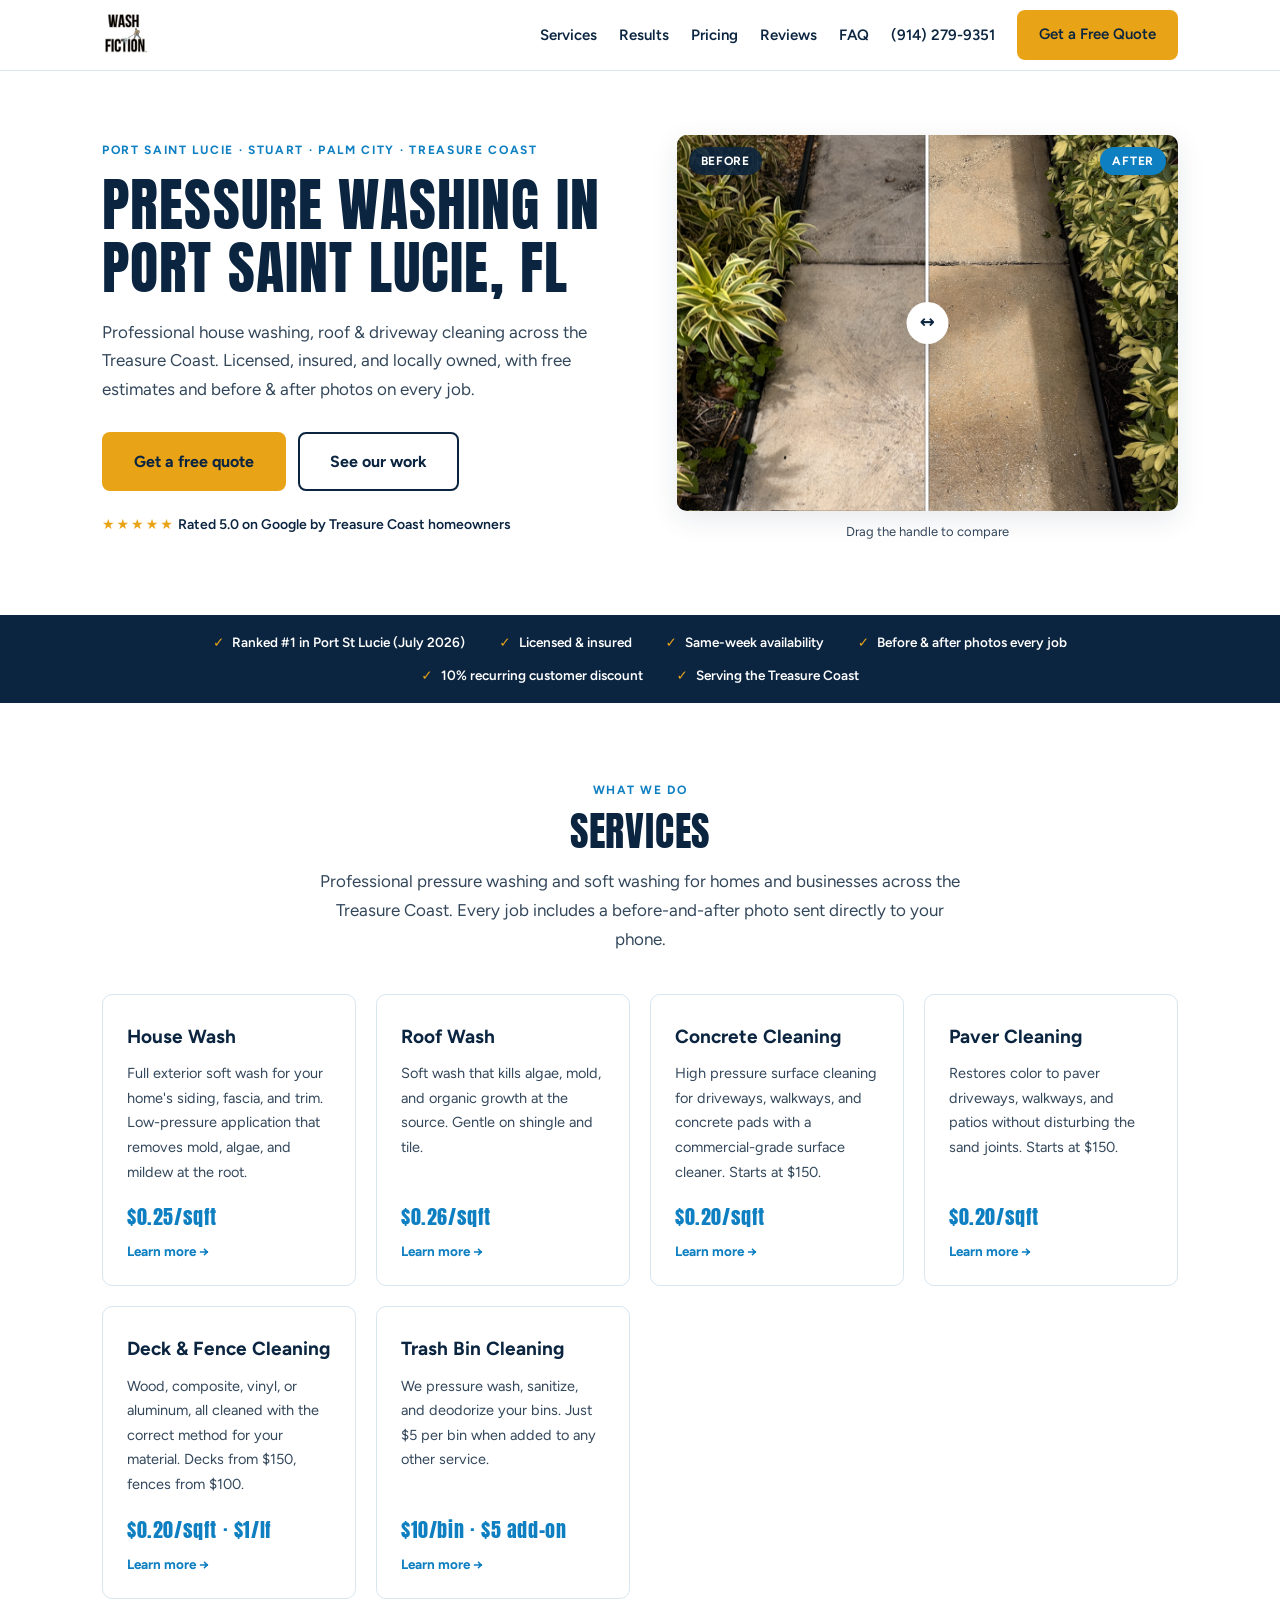
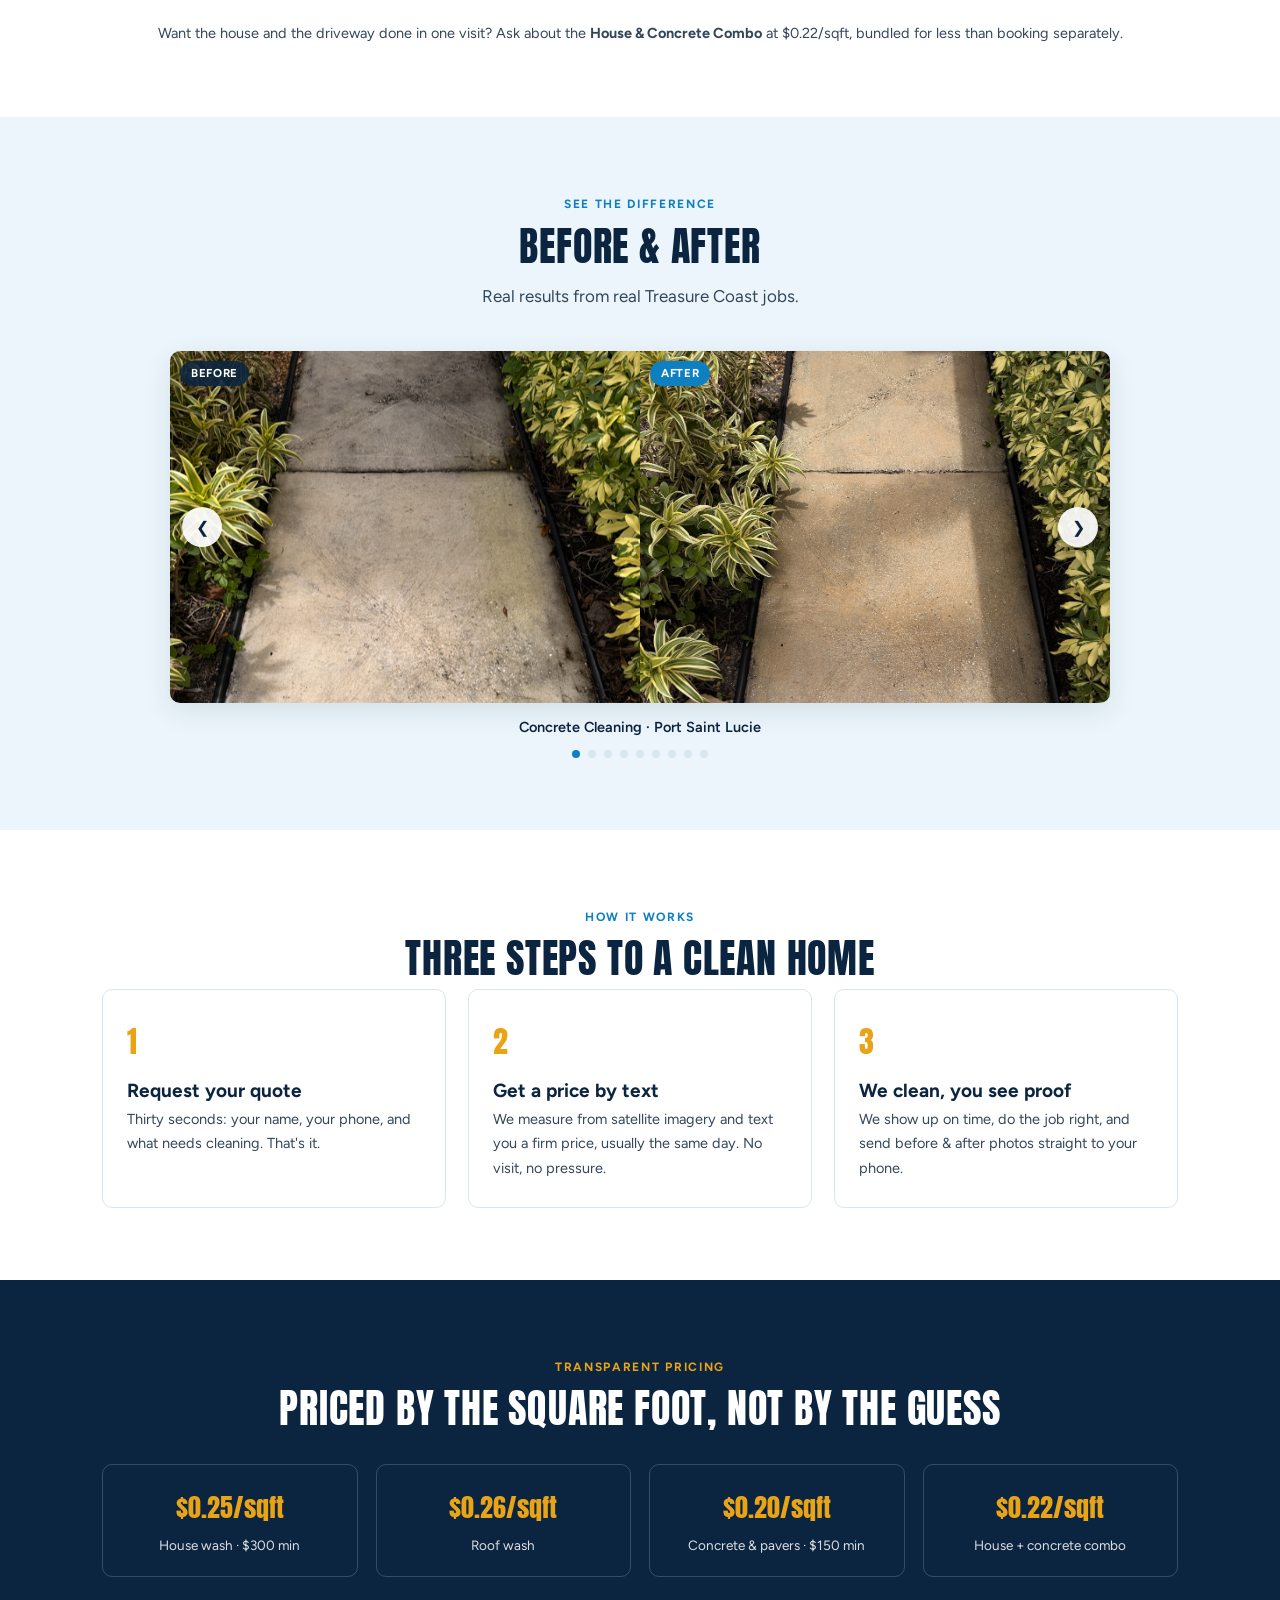
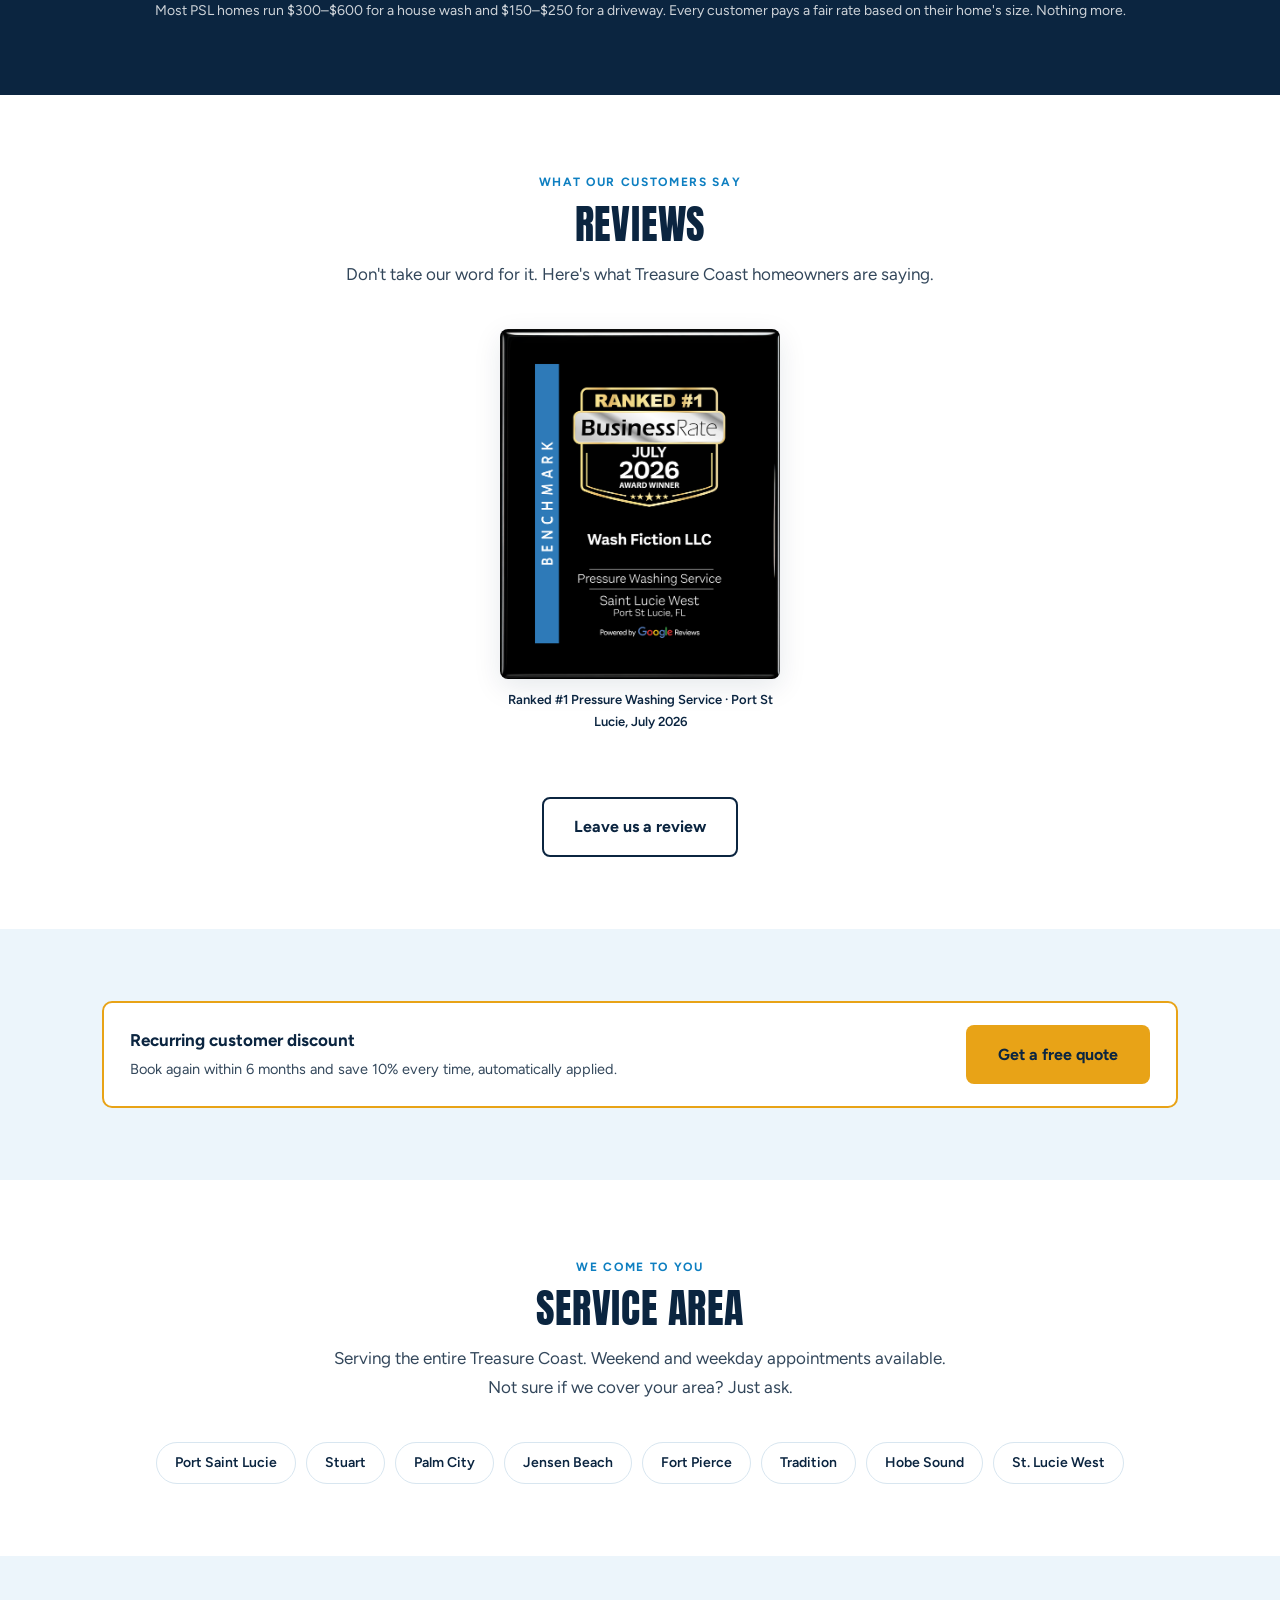
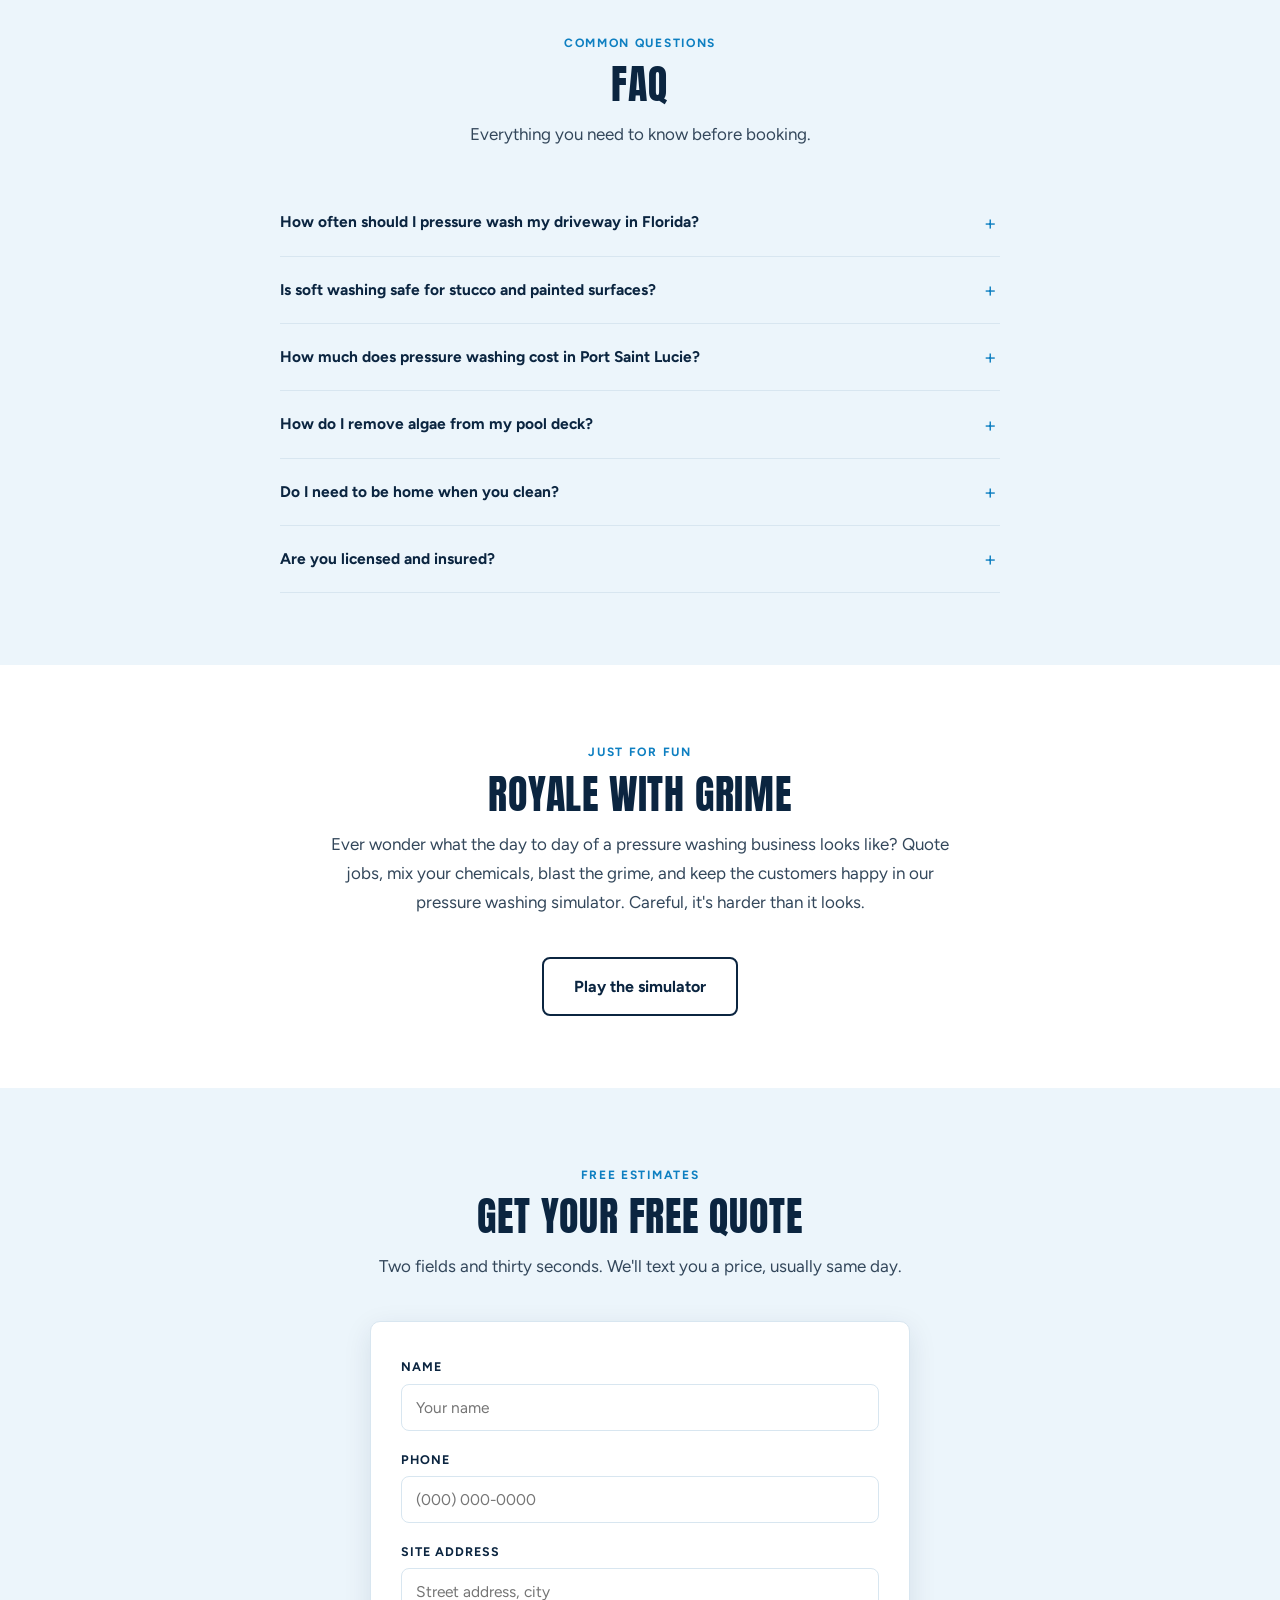
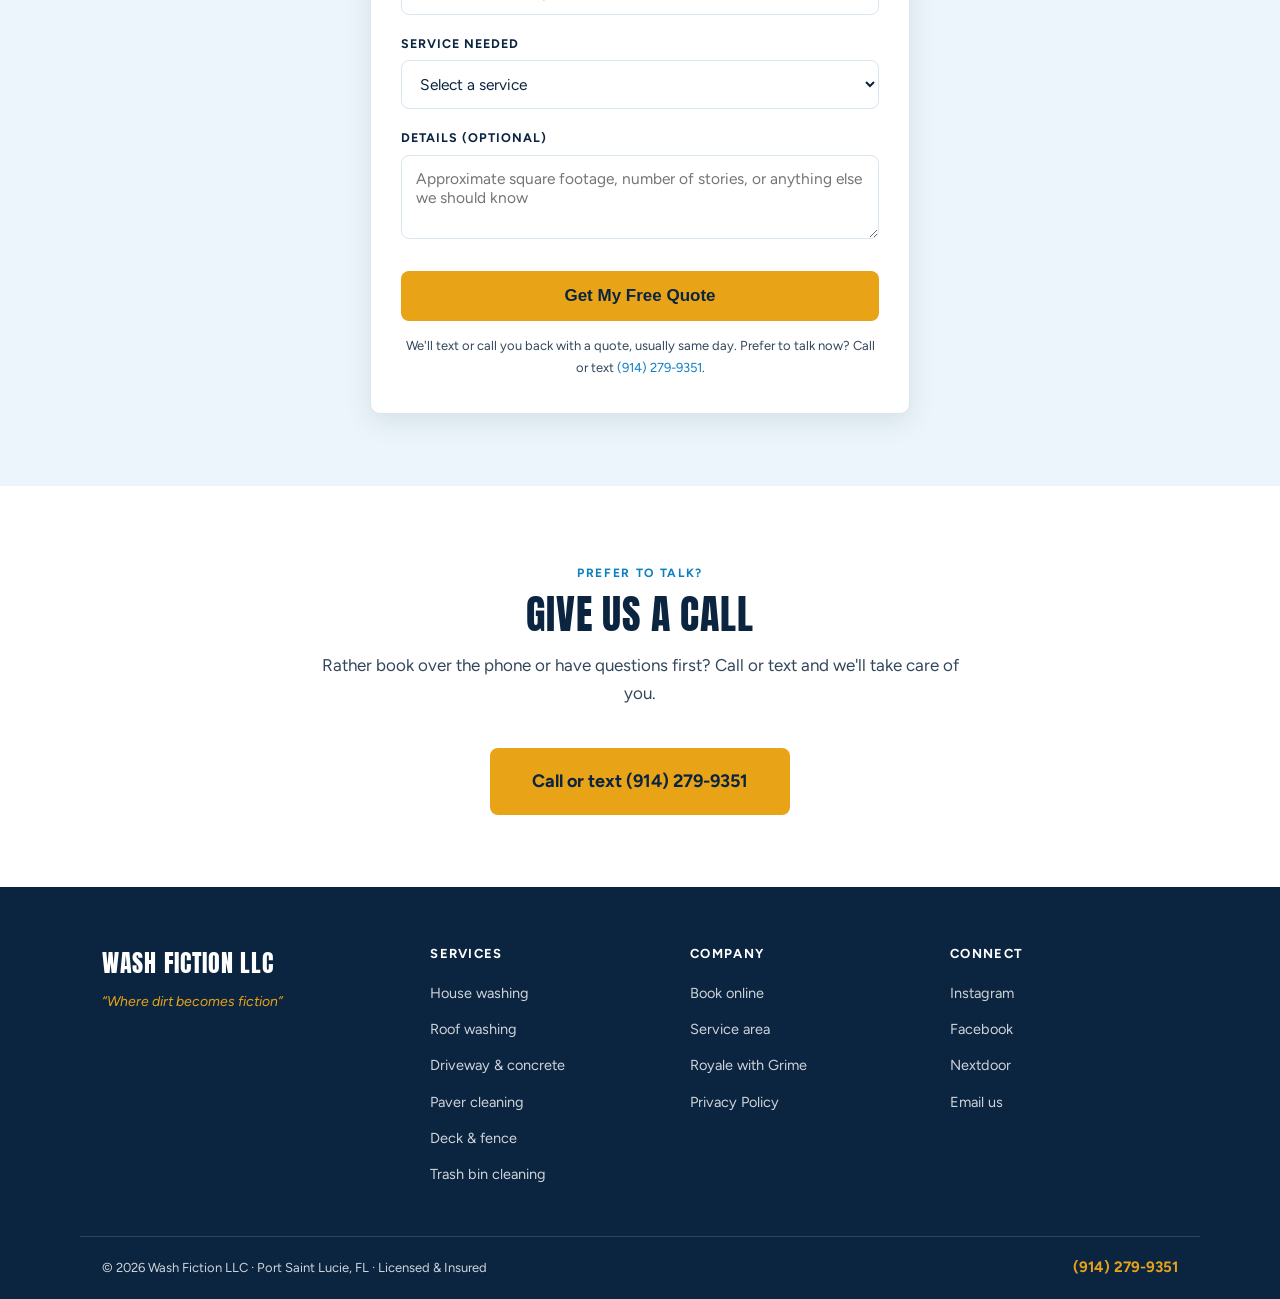
==== commit 83792d7e: "Add files via upload" ====
--- a/index.html
+++ b/index.html
@@ -356,11 +356,6 @@
       </div>
       <p class="ba-caption" id="baCaption">Concrete Cleaning &middot; Port Saint Lucie</p>
       <div class="ba-dots" id="baDots"></div>
-      <div class="ba-video-wrap reveal">
-        <video class="ba-video" autoplay muted loop playsinline preload="metadata">
-          <source src="job-video.mp4" type="video/mp4">
-        </video>
-      </div>
     </div>
   </div>
 </section>
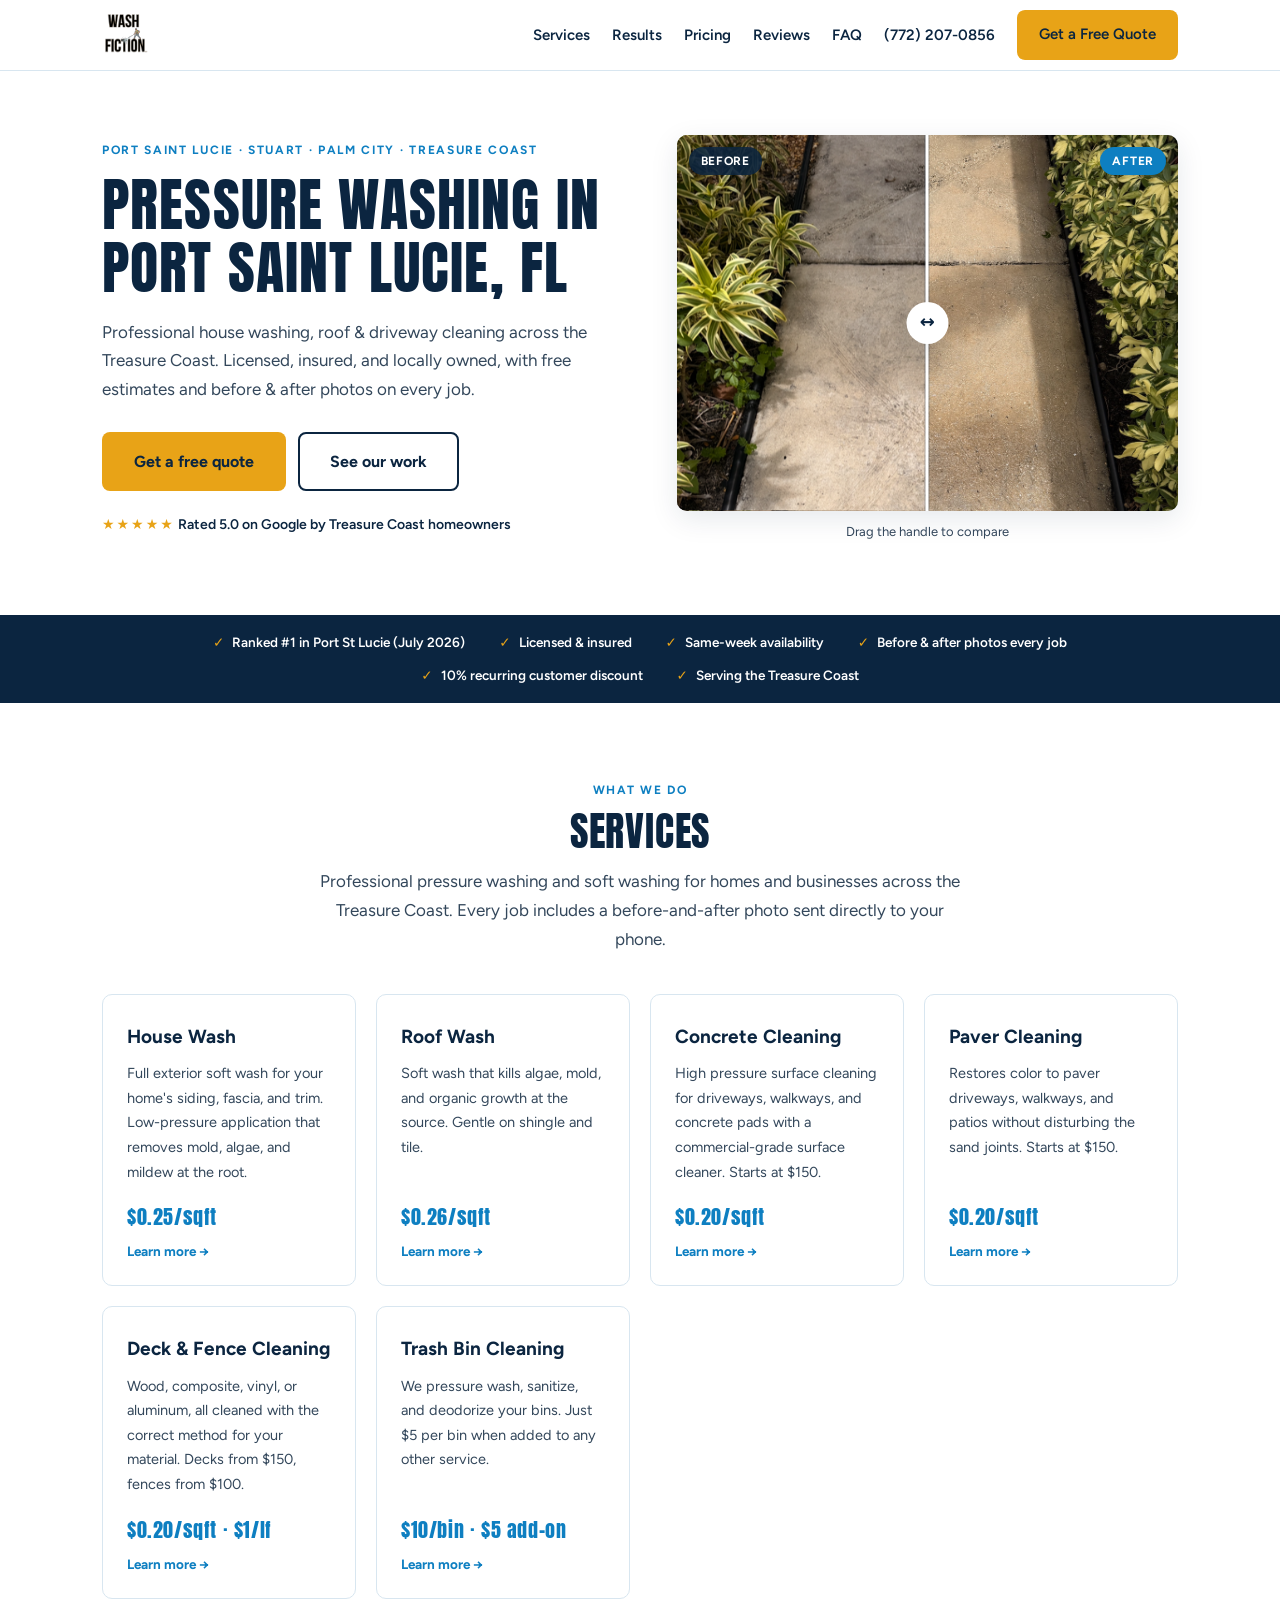
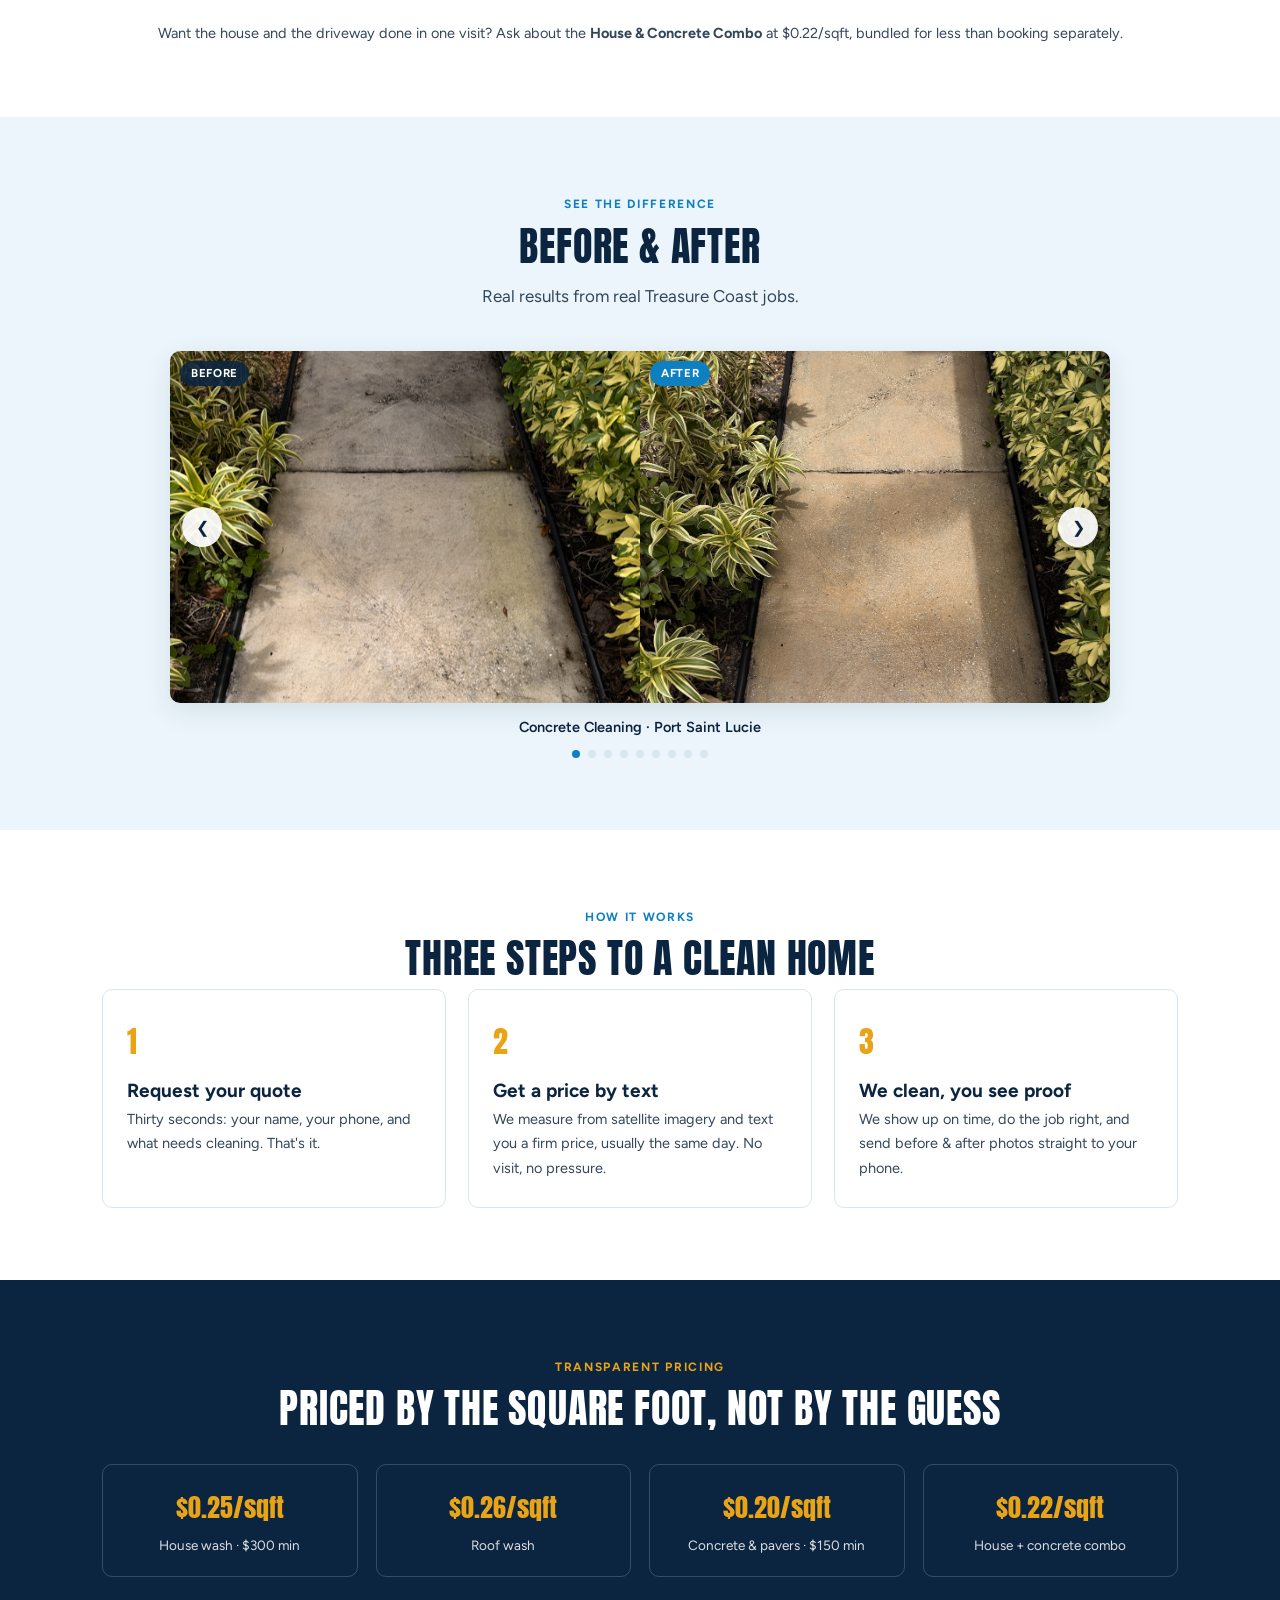
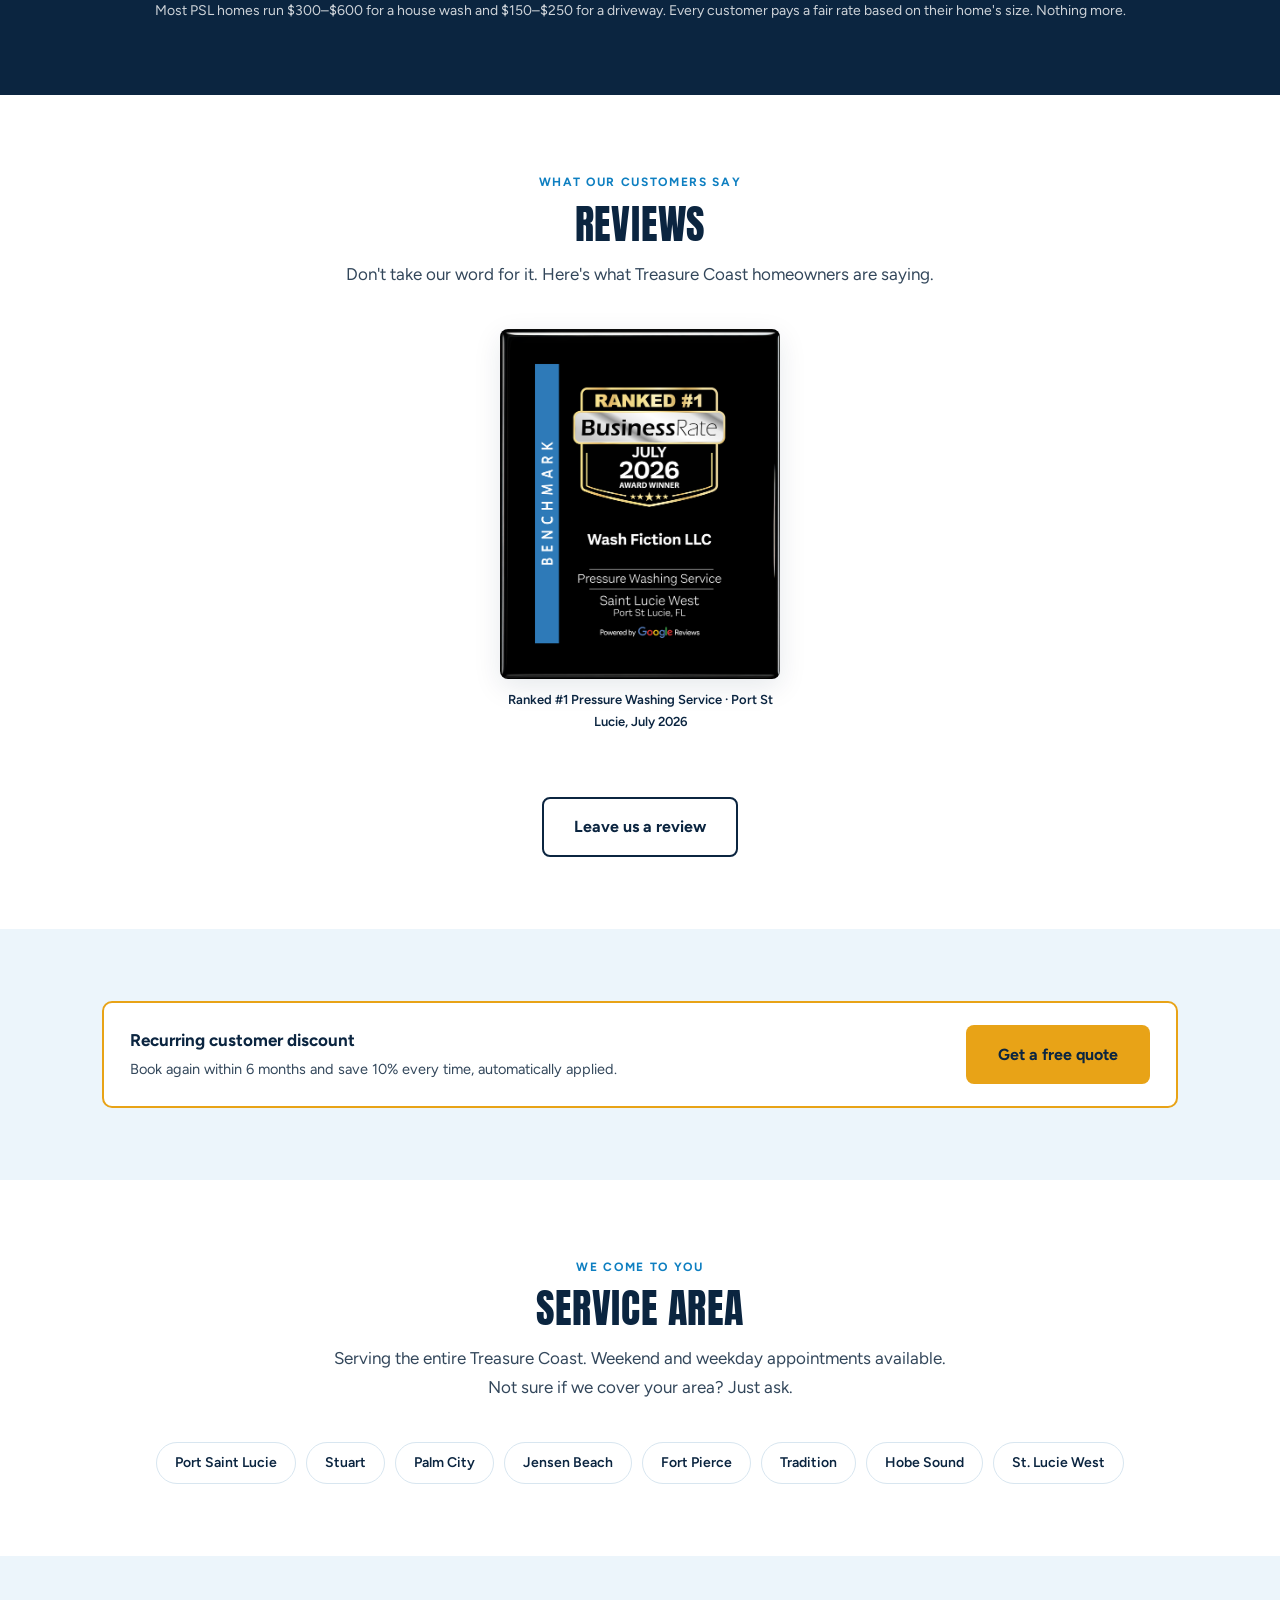
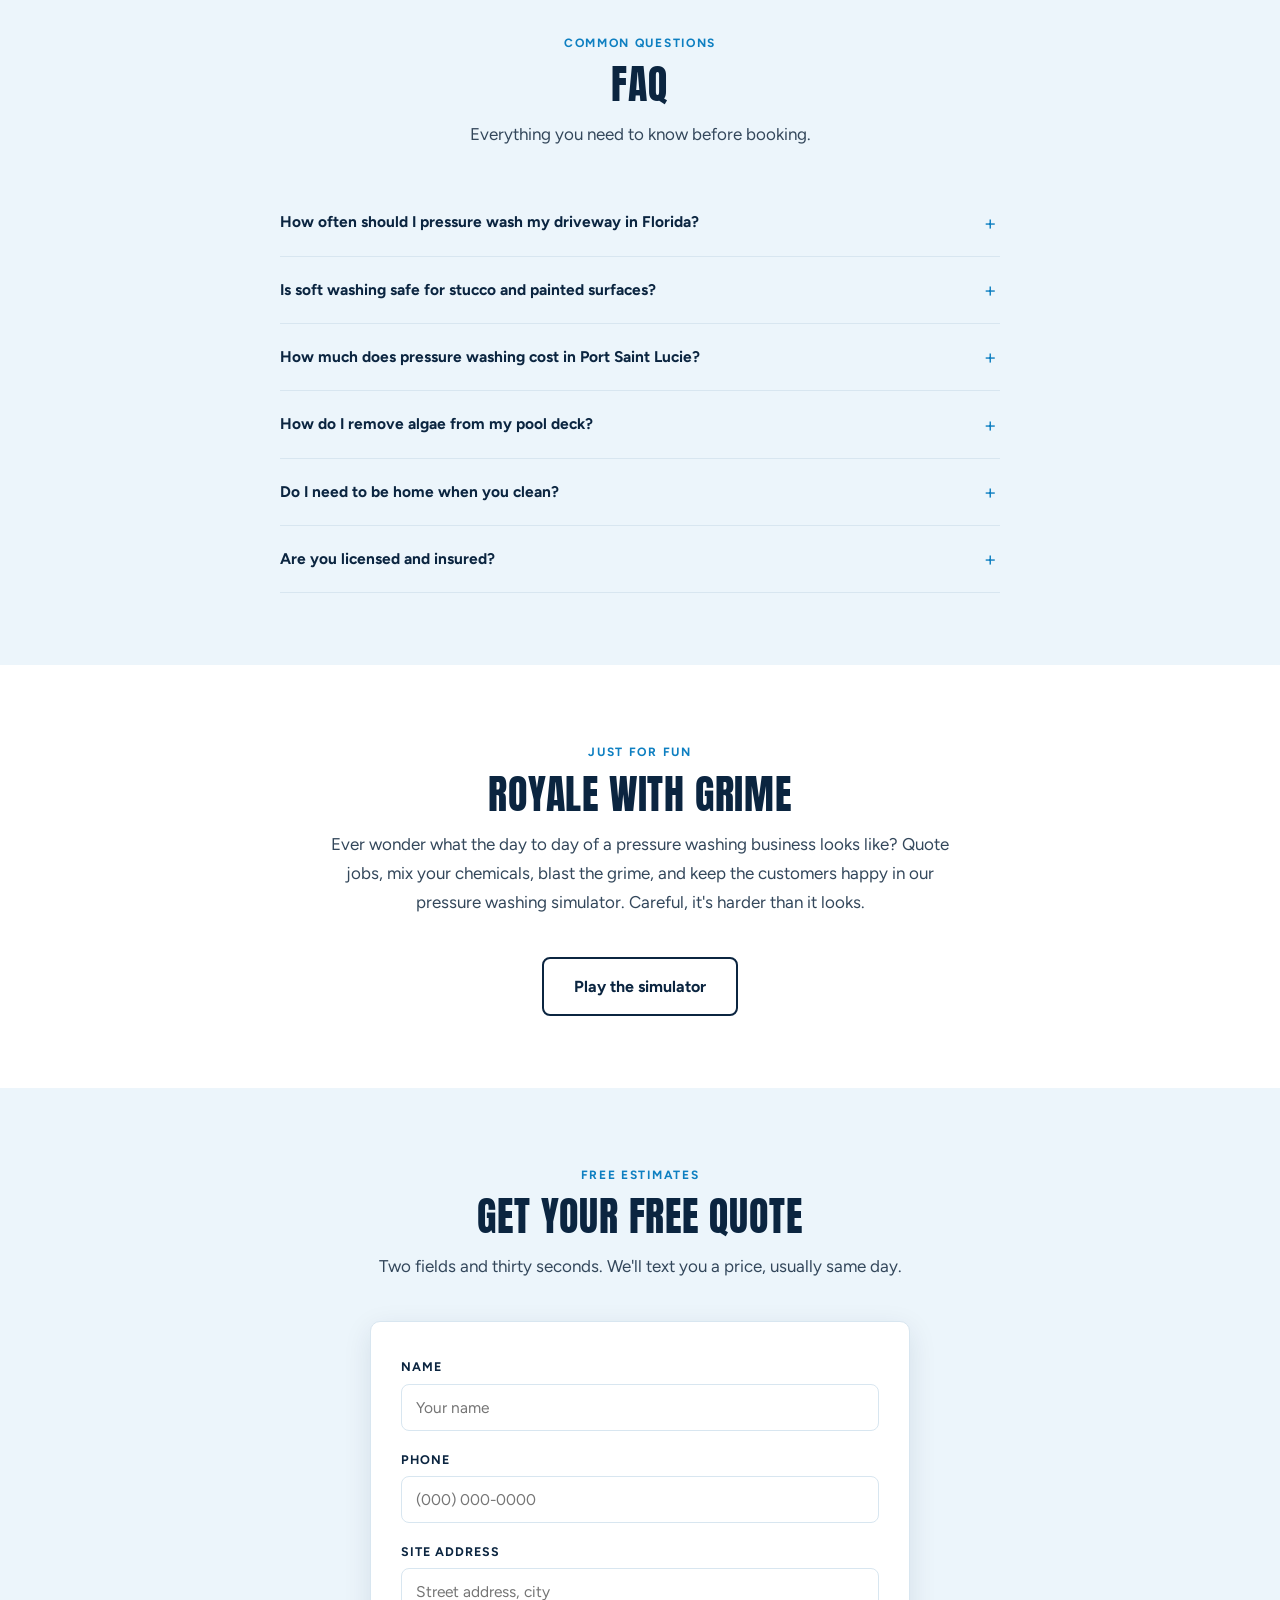
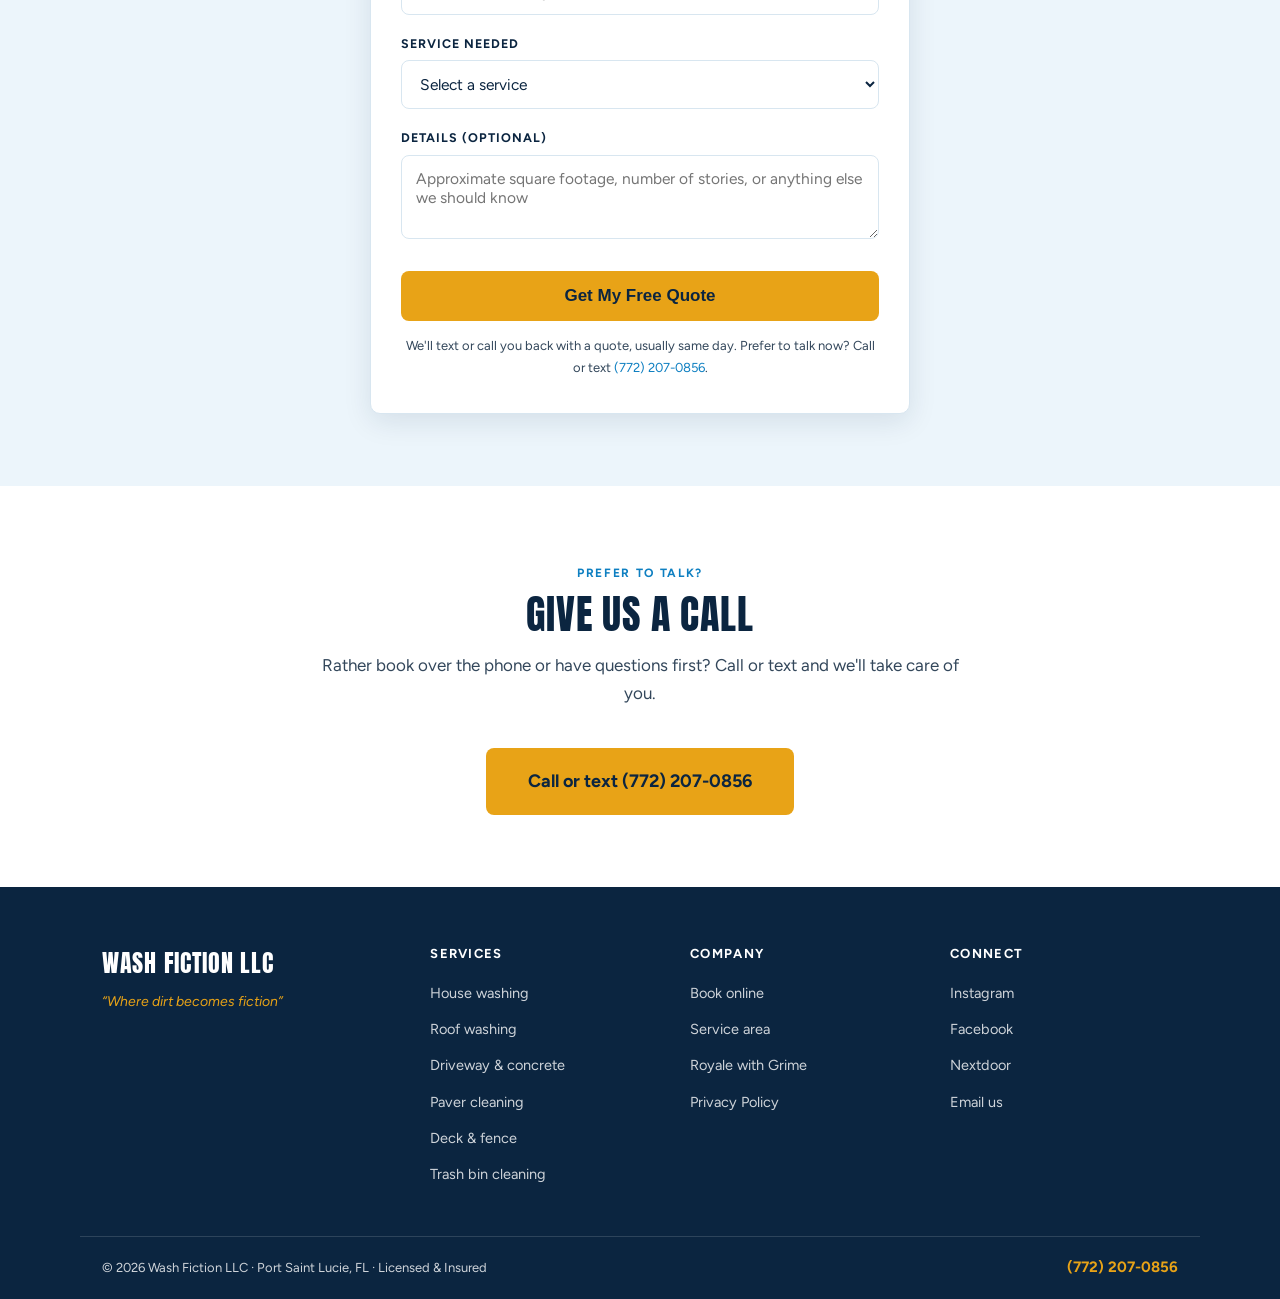
==== commit 01ea83b2: "Add files via upload" ====
--- a/index.html
+++ b/index.html
@@ -47,7 +47,7 @@
  "name": "Wash Fiction LLC",
  "description": "Professional pressure washing and soft washing serving Port Saint Lucie, Stuart, Palm City, and the Treasure Coast of Florida.",
  "url": "https://washfiction.com",
- "telephone": "+19142799351",
+ "telephone": "+17722070856",
  "email": "chris@washfiction.com",
  "image": "https://washfiction.com/og-image.jpg",
  "priceRange": "$150 - $600",
@@ -159,7 +159,7 @@
       <li><a href="index.html#pricing">Pricing</a></li>
       <li><a href="index.html#reviews">Reviews</a></li>
       <li><a href="index.html#faq">FAQ</a></li>
-      <li class="nav-phone-top"><a class="nav-phone" href="tel:+19142799351">(914) 279-9351</a></li>
+      <li class="nav-phone-top"><a class="nav-phone" href="tel:+17722070856">(772) 207-0856</a></li>
       <li><a href="book.html" class="btn btn-gold nav-cta">Get a Free Quote</a></li>
     </ul>
     <button class="hamburger" id="hamburger" aria-label="Menu">
@@ -527,11 +527,11 @@
         <textarea id="qf-details" name="details" placeholder="Approximate square footage, number of stories, or anything else we should know"></textarea>
 
         <button type="submit" class="btn btn-gold">Get My Free Quote</button>
-        <p class="form-note">We'll text or call you back with a quote, usually same day. Prefer to talk now? Call or text <a href="tel:+19142799351">(914) 279-9351</a>.</p>
+        <p class="form-note">We'll text or call you back with a quote, usually same day. Prefer to talk now? Call or text <a href="tel:+17722070856">(772) 207-0856</a>.</p>
       </form>
       <div class="form-success" id="formSuccess">
         <div class="display">Request received!</div>
-        <p>Thanks for reaching out. We'll get back to you with a quote shortly, usually the same day. Need us fast? Call or text (914) 279-9351.</p>
+        <p>Thanks for reaching out. We'll get back to you with a quote shortly, usually the same day. Need us fast? Call or text (772) 207-0856.</p>
       </div>
     </div>
   </div>
@@ -542,7 +542,7 @@
     <p class="eyebrow reveal">Prefer to talk?</p>
     <h2 class="reveal">Give us a call</h2>
     <p class="lede reveal">Rather book over the phone or have questions first? Call or text and we'll take care of you.</p>
-    <a href="tel:+19142799351" class="btn btn-gold reveal" style="font-size:18px;padding:16px 40px;">Call or text (914) 279-9351</a>
+    <a href="tel:+17722070856" class="btn btn-gold reveal" style="font-size:18px;padding:16px 40px;">Call or text (772) 207-0856</a>
   </div>
 </section>
 
@@ -584,7 +584,7 @@
   </div>
   <div class="footer-bottom">
     <div>&copy; 2026 Wash Fiction LLC &middot; Port Saint Lucie, FL &middot; Licensed &amp; Insured</div>
-    <a class="footer-phone" href="tel:+19142799351">(914) 279-9351</a>
+    <a class="footer-phone" href="tel:+17722070856">(772) 207-0856</a>
   </div>
 </footer>
 <a href="book.html" class="float-est" aria-label="Get a free quote">
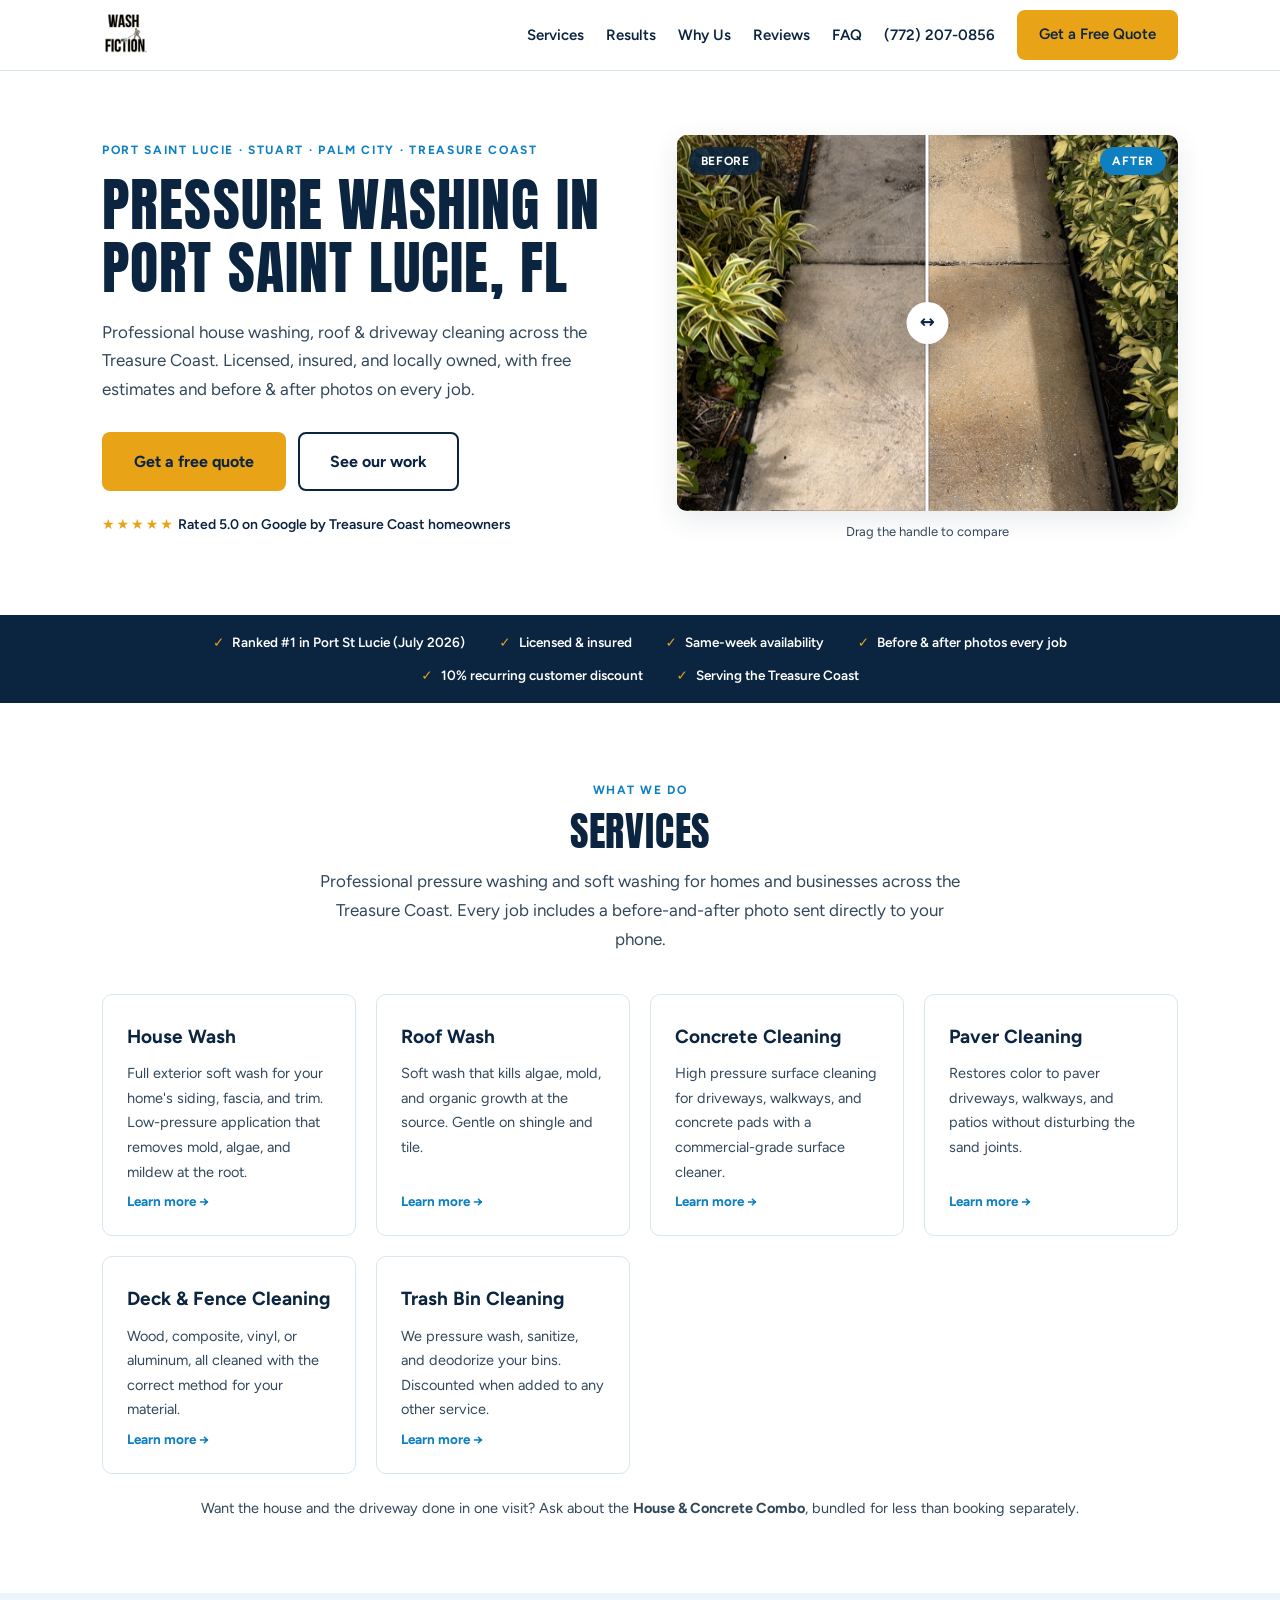
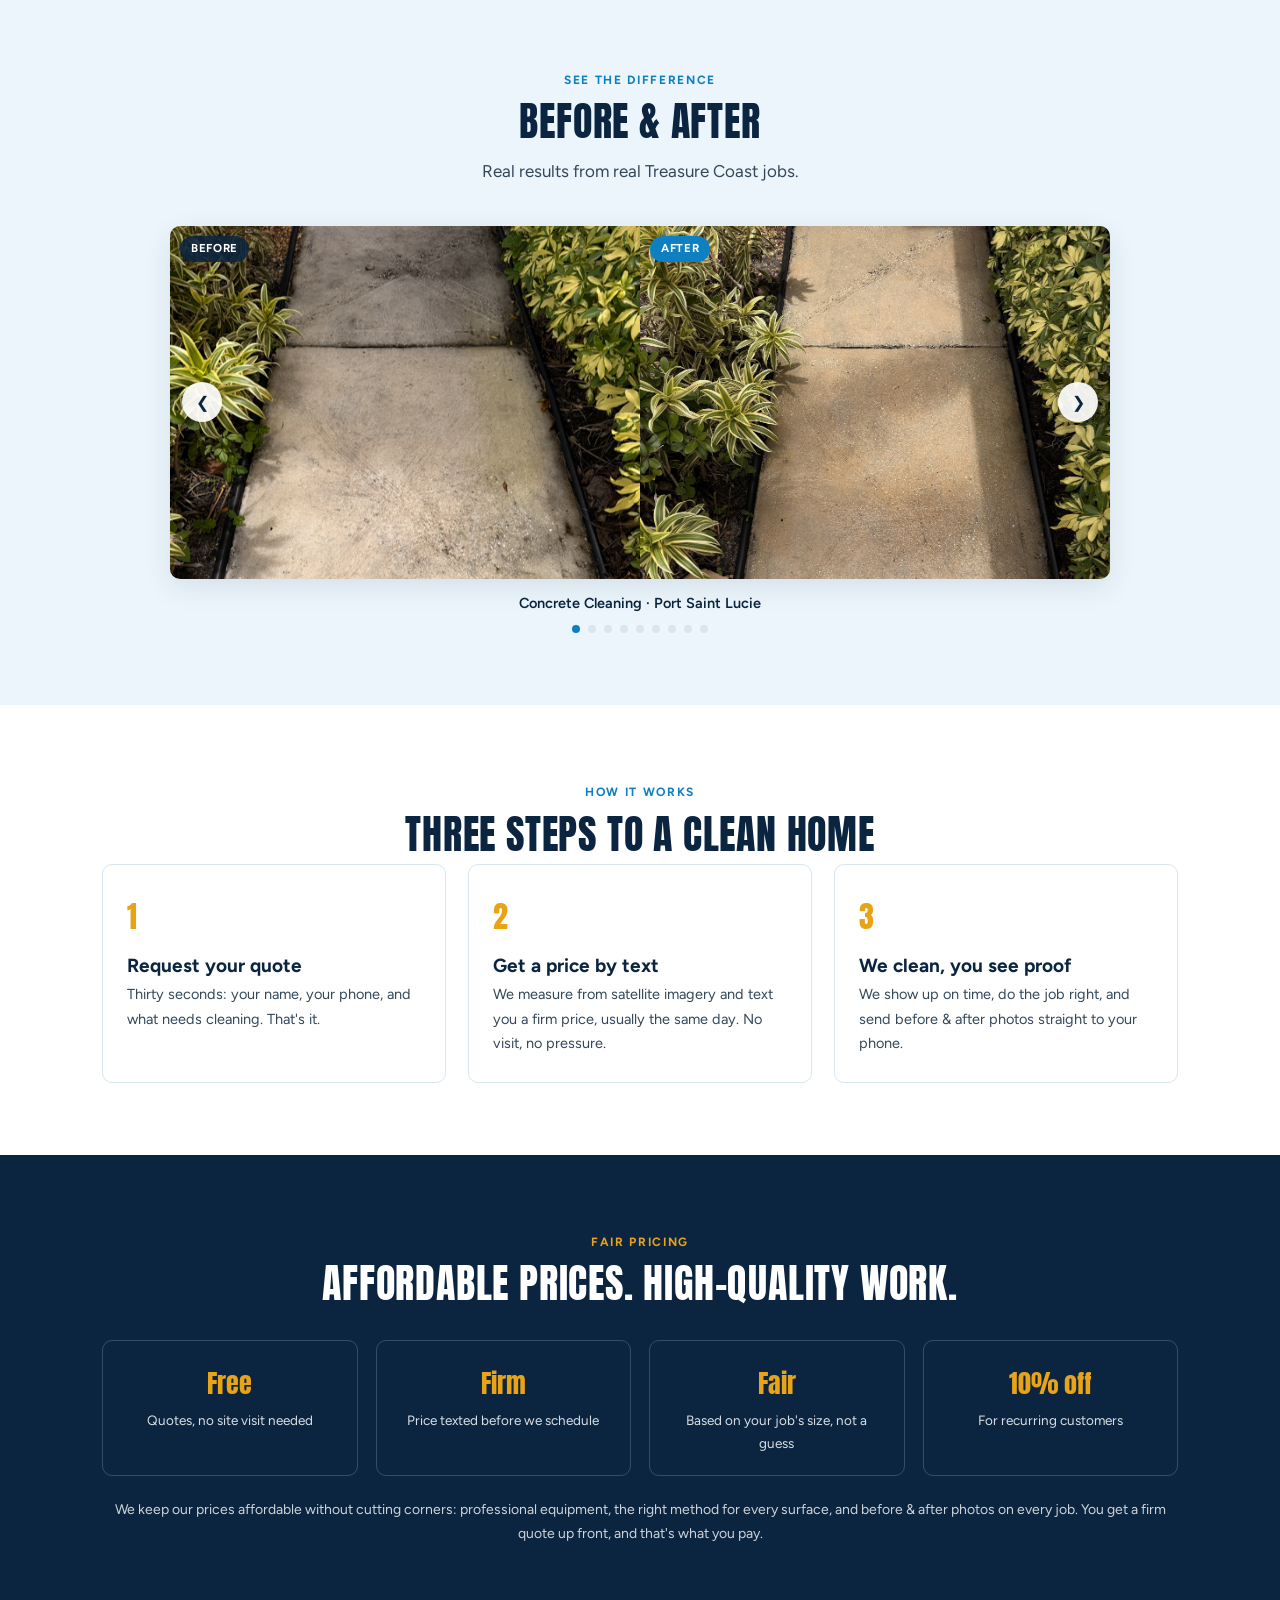
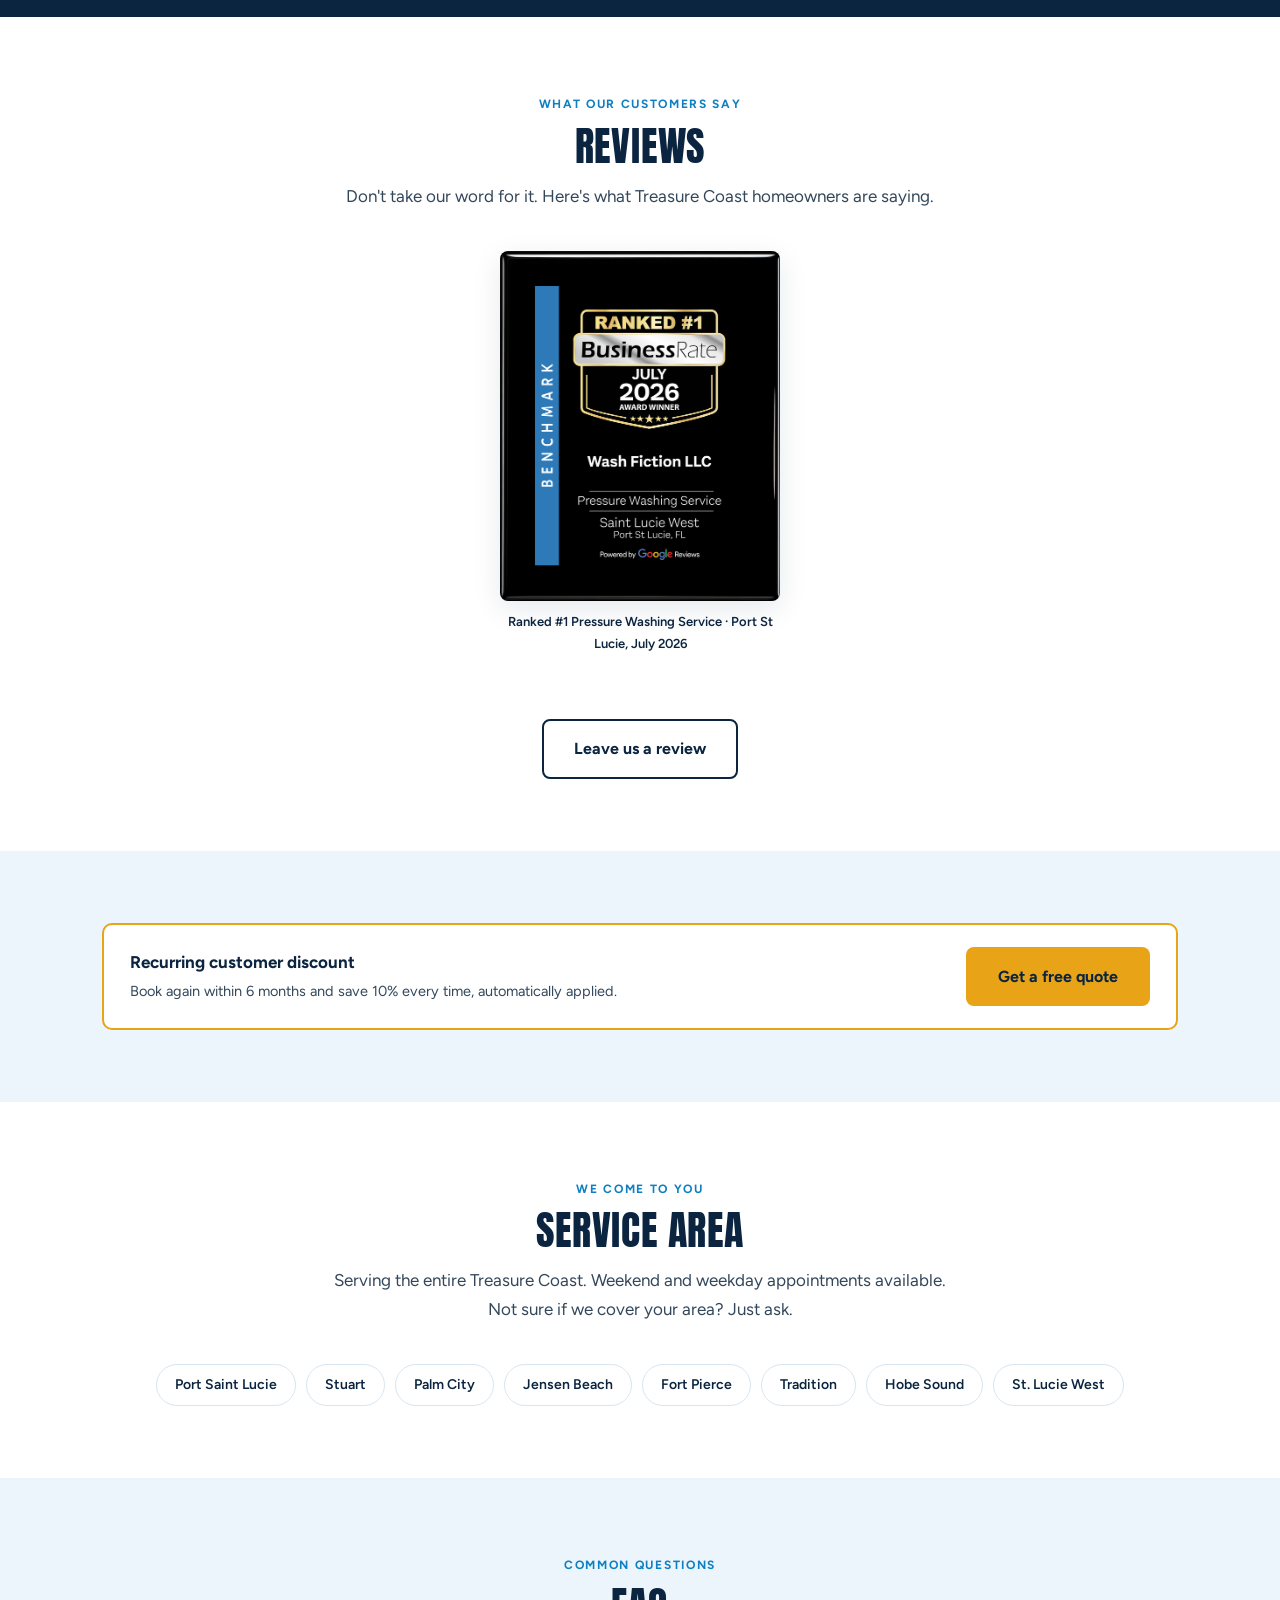
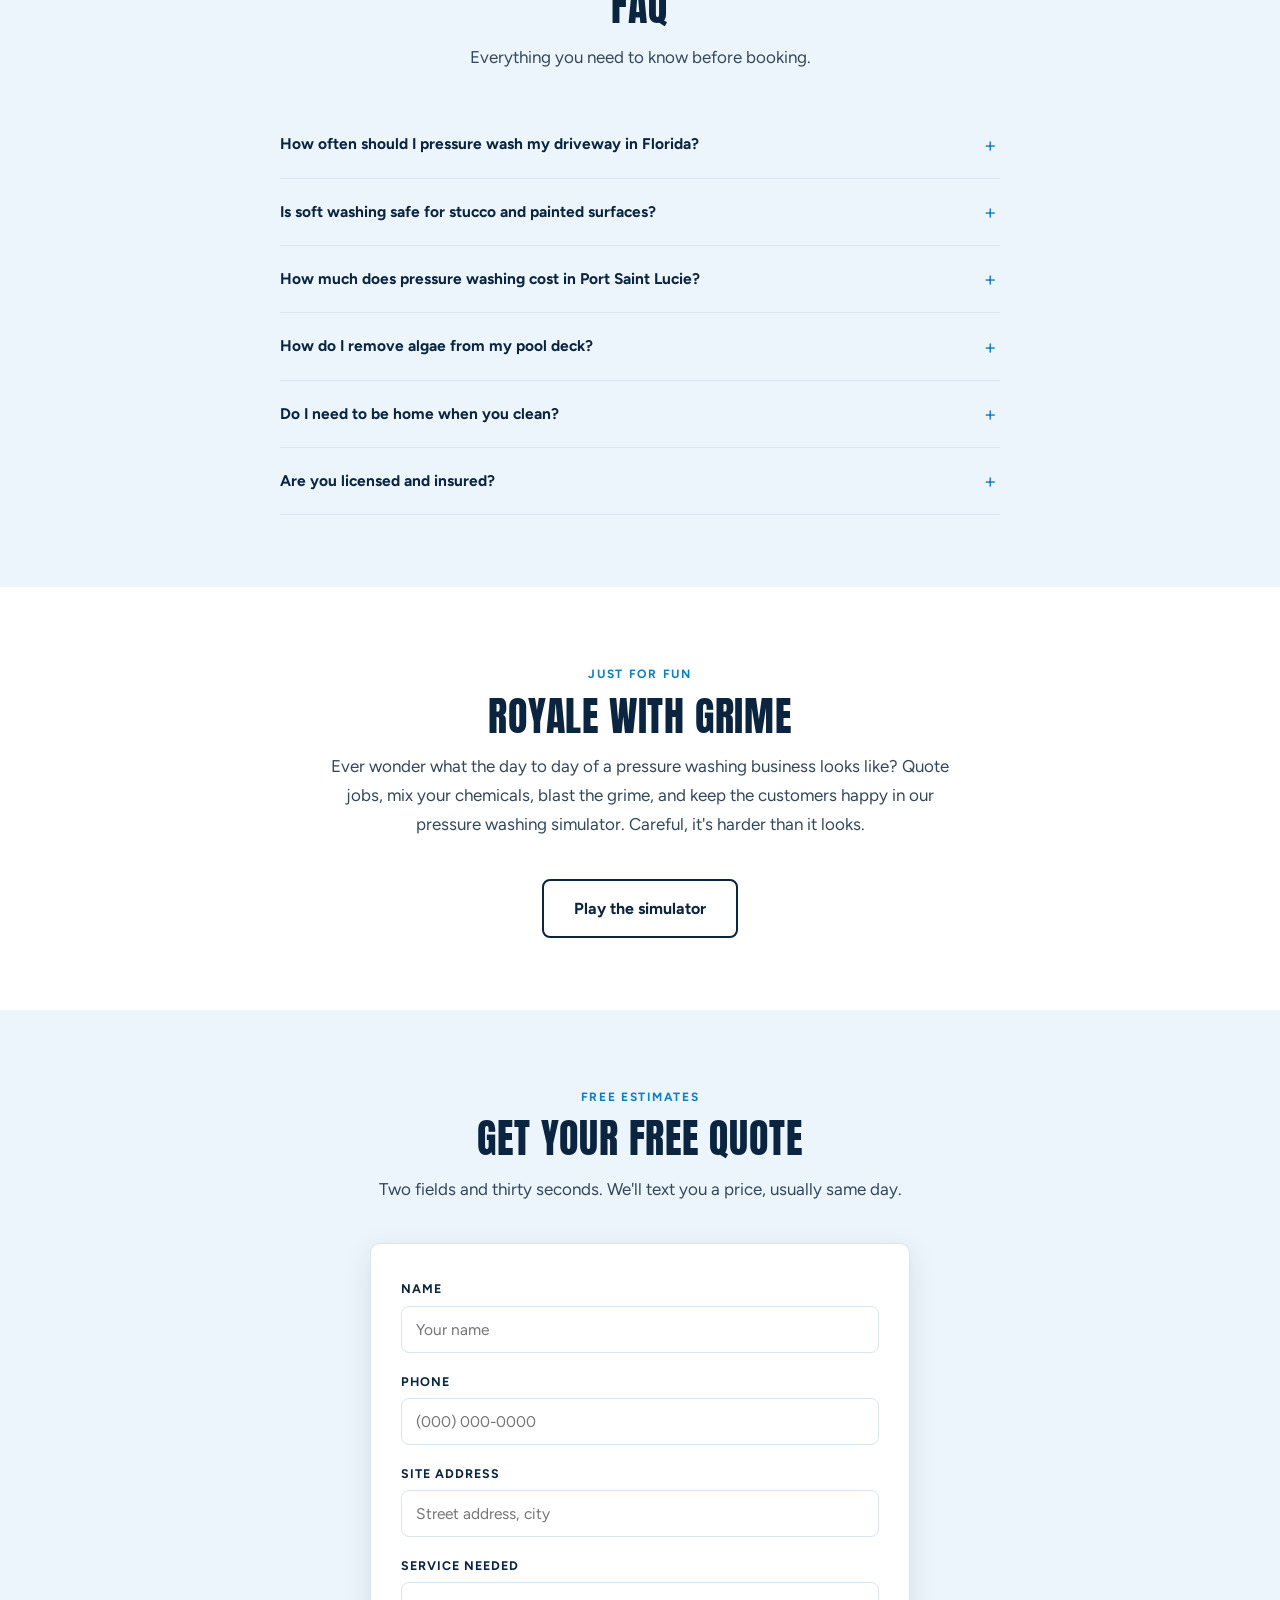
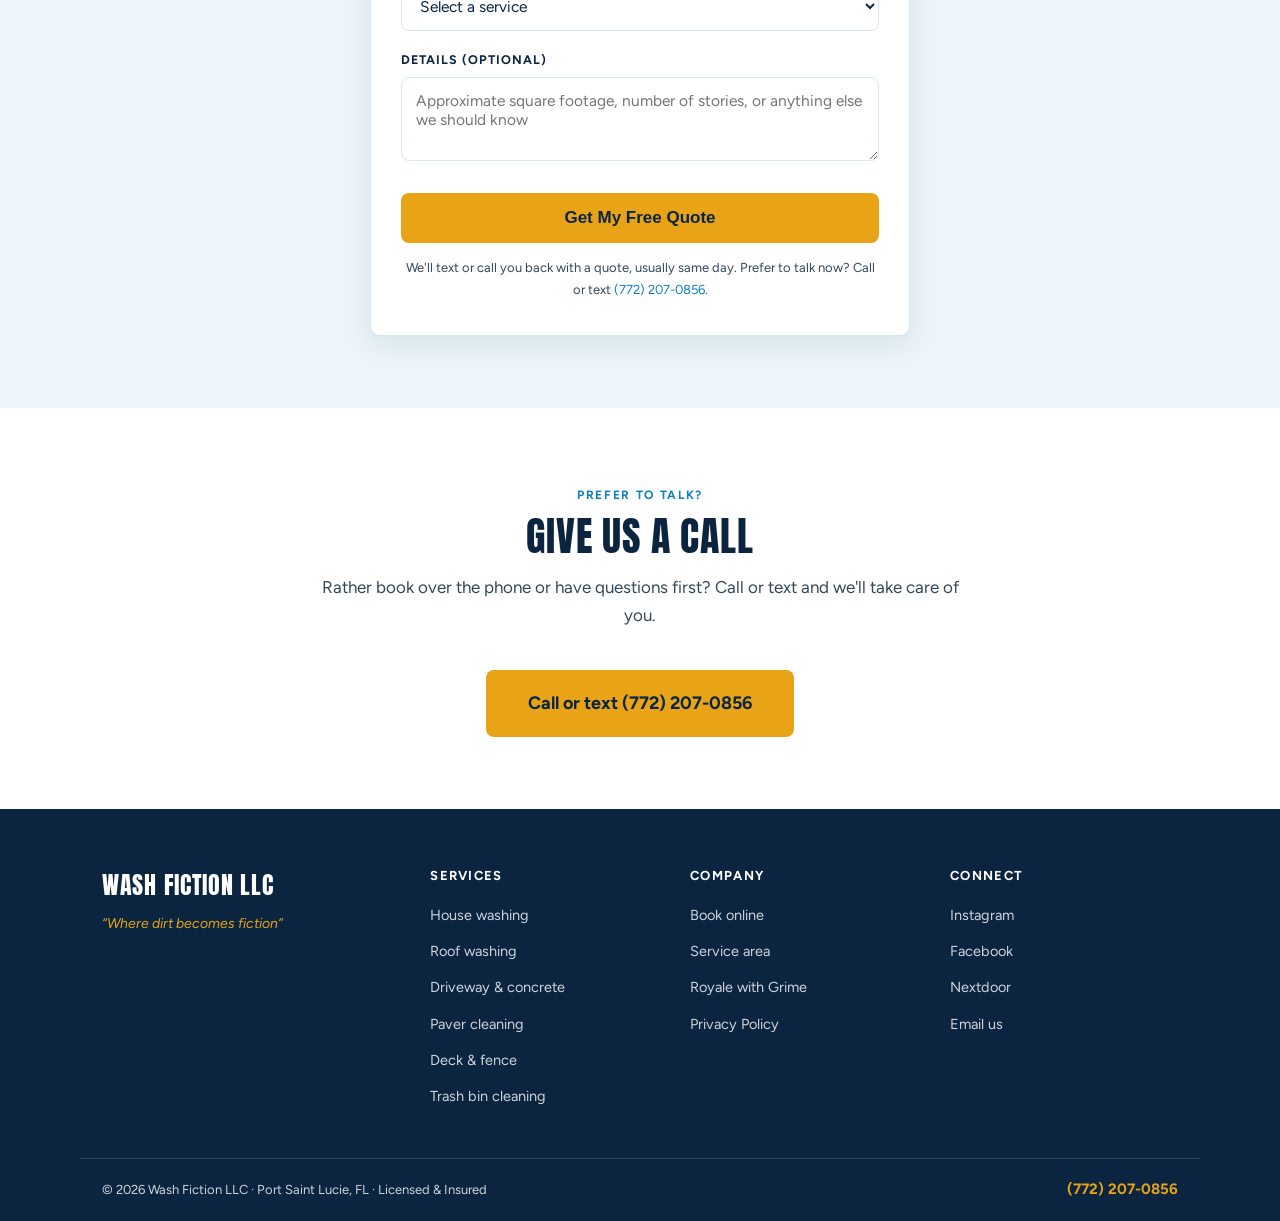
==== commit 9fe05b96: "Add files via upload" ====
--- a/index.html
+++ b/index.html
@@ -38,6 +38,8 @@
 <link rel="preconnect" href="https://fonts.googleapis.com">
 <link rel="preconnect" href="https://fonts.gstatic.com" crossorigin>
 <link href="https://fonts.googleapis.com/css2?family=Anton&family=Figtree:wght@400;600;700&display=swap" rel="stylesheet">
+<link rel="icon" href="favicon.png" sizes="192x192" type="image/png">
+<link rel="apple-touch-icon" href="apple-touch-icon.png">
 <link rel="stylesheet" href="styles.css">
 <script type="application/ld+json">
 {
@@ -50,7 +52,7 @@
  "telephone": "+17722070856",
  "email": "chris@washfiction.com",
  "image": "https://washfiction.com/og-image.jpg",
- "priceRange": "$150 - $600",
+ "priceRange": "$$",
  "address": {
   "@type": "PostalAddress",
   "addressLocality": "Port Saint Lucie",
@@ -115,7 +117,7 @@
    "name": "How much does pressure washing cost in Port Saint Lucie?",
    "acceptedAnswer": {
     "@type": "Answer",
-    "text": "Wash Fiction LLC prices by square footage so every customer pays a fair rate based on their home size. House washing starts at $0.25 per square foot with a $300 minimum. Driveway cleaning starts at $0.20 per square foot with a $150 minimum. Most PSL homes run $300\u2013$600 for a house wash and $150\u2013$250 for a driveway."
+    "text": "Wash Fiction LLC keeps prices affordable without cutting corners on quality. Every job is priced on the size of the surfaces being cleaned, so you only pay for what we actually clean. Send us your address and we'll measure from satellite imagery and text you a free, firm quote, usually the same day."
    }
   },
   {
@@ -156,7 +158,7 @@
     <ul class="nav-links" id="navLinks">
       <li><a href="index.html#services">Services</a></li>
       <li><a href="index.html#results">Results</a></li>
-      <li><a href="index.html#pricing">Pricing</a></li>
+      <li><a href="index.html#pricing">Why Us</a></li>
       <li><a href="index.html#reviews">Reviews</a></li>
       <li><a href="index.html#faq">FAQ</a></li>
       <li class="nav-phone-top"><a class="nav-phone" href="tel:+17722070856">(772) 207-0856</a></li>
@@ -214,41 +216,35 @@
     <a class="svc-card" href="house-washing.html">
       <h3>House Wash</h3>
       <p>Full exterior soft wash for your home's siding, fascia, and trim. Low-pressure application that removes mold, algae, and mildew at the root.</p>
-      <div class="svc-price">$0.25/sqft</div>
       <div class="svc-more">Learn more &rarr;</div>
     </a>
     <a class="svc-card" href="roof-washing.html">
       <h3>Roof Wash</h3>
       <p>Soft wash that kills algae, mold, and organic growth at the source. Gentle on shingle and tile.</p>
-      <div class="svc-price">$0.26/sqft</div>
       <div class="svc-more">Learn more &rarr;</div>
     </a>
     <a class="svc-card" href="concrete-cleaning.html">
       <h3>Concrete Cleaning</h3>
-      <p>High pressure surface cleaning for driveways, walkways, and concrete pads with a commercial-grade surface cleaner. Starts at $150.</p>
-      <div class="svc-price">$0.20/sqft</div>
+      <p>High pressure surface cleaning for driveways, walkways, and concrete pads with a commercial-grade surface cleaner.</p>
       <div class="svc-more">Learn more &rarr;</div>
     </a>
     <a class="svc-card" href="paver-cleaning.html">
       <h3>Paver Cleaning</h3>
-      <p>Restores color to paver driveways, walkways, and patios without disturbing the sand joints. Starts at $150.</p>
-      <div class="svc-price">$0.20/sqft</div>
+      <p>Restores color to paver driveways, walkways, and patios without disturbing the sand joints.</p>
       <div class="svc-more">Learn more &rarr;</div>
     </a>
     <a class="svc-card" href="deck-fence-cleaning.html">
       <h3>Deck & Fence Cleaning</h3>
-      <p>Wood, composite, vinyl, or aluminum, all cleaned with the correct method for your material. Decks from $150, fences from $100.</p>
-      <div class="svc-price">$0.20/sqft &middot; $1/lf</div>
+      <p>Wood, composite, vinyl, or aluminum, all cleaned with the correct method for your material.</p>
       <div class="svc-more">Learn more &rarr;</div>
     </a>
     <a class="svc-card" href="trash-bin-cleaning.html">
       <h3>Trash Bin Cleaning</h3>
-      <p>We pressure wash, sanitize, and deodorize your bins. Just $5 per bin when added to any other service.</p>
-      <div class="svc-price">$10/bin &middot; $5 add-on</div>
+      <p>We pressure wash, sanitize, and deodorize your bins. Discounted when added to any other service.</p>
       <div class="svc-more">Learn more &rarr;</div>
     </a>
     </div>
-    <p style="margin-top:22px;font-size:14.5px;" class="reveal">Want the house and the driveway done in one visit? Ask about the <strong>House &amp; Concrete Combo</strong> at $0.22/sqft, bundled for less than booking separately.</p>
+    <p style="margin-top:22px;font-size:14.5px;" class="reveal">Want the house and the driveway done in one visit? Ask about the <strong>House &amp; Concrete Combo</strong>, bundled for less than booking separately.</p>
   </div>
 </section>
 
@@ -386,15 +382,15 @@
 
 <section id="pricing" class="price-band center">
   <div class="wrap">
-    <p class="eyebrow reveal">Transparent pricing</p>
-    <h2 class="reveal">Priced by the square foot, not by the guess</h2>
+    <p class="eyebrow reveal">Fair pricing</p>
+    <h2 class="reveal">Affordable prices. High-quality work.</h2>
     <div class="price-grid reveal">
-      <div class="price-cell"><div class="rate">$0.25/sqft</div><div class="label">House wash &middot; $300 min</div></div>
-      <div class="price-cell"><div class="rate">$0.26/sqft</div><div class="label">Roof wash</div></div>
-      <div class="price-cell"><div class="rate">$0.20/sqft</div><div class="label">Concrete &amp; pavers &middot; $150 min</div></div>
-      <div class="price-cell"><div class="rate">$0.22/sqft</div><div class="label">House + concrete combo</div></div>
-    </div>
-    <p class="price-note reveal">Most PSL homes run $300&ndash;$600 for a house wash and $150&ndash;$250 for a driveway. Every customer pays a fair rate based on their home's size. Nothing more.</p>
+      <div class="price-cell"><div class="rate">Free</div><div class="label">Quotes, no site visit needed</div></div>
+      <div class="price-cell"><div class="rate">Firm</div><div class="label">Price texted before we schedule</div></div>
+      <div class="price-cell"><div class="rate">Fair</div><div class="label">Based on your job's size, not a guess</div></div>
+      <div class="price-cell"><div class="rate">10% off</div><div class="label">For recurring customers</div></div>
+    </div>
+    <p class="price-note reveal">We keep our prices affordable without cutting corners: professional equipment, the right method for every surface, and before &amp; after photos on every job. You get a firm quote up front, and that's what you pay.</p>
   </div>
 </section>
 
@@ -460,7 +456,7 @@
     </details>
     <details>
       <summary>How much does pressure washing cost in Port Saint Lucie?</summary>
-      <p>Wash Fiction LLC prices by square footage so every customer pays a fair rate based on their home size. House washing starts at $0.25 per square foot with a $300 minimum. Driveway cleaning starts at $0.20 per square foot with a $150 minimum. Most PSL homes run $300&ndash;$600 for a house wash and $150&ndash;$250 for a driveway.</p>
+      <p>Wash Fiction LLC keeps prices affordable without cutting corners on quality. Every job is priced on the size of the surfaces being cleaned, so you only pay for what we actually clean. Send us your address and we'll measure from satellite imagery and text you a free, firm quote, usually the same day.</p>
     </details>
     <details>
       <summary>How do I remove algae from my pool deck?</summary>
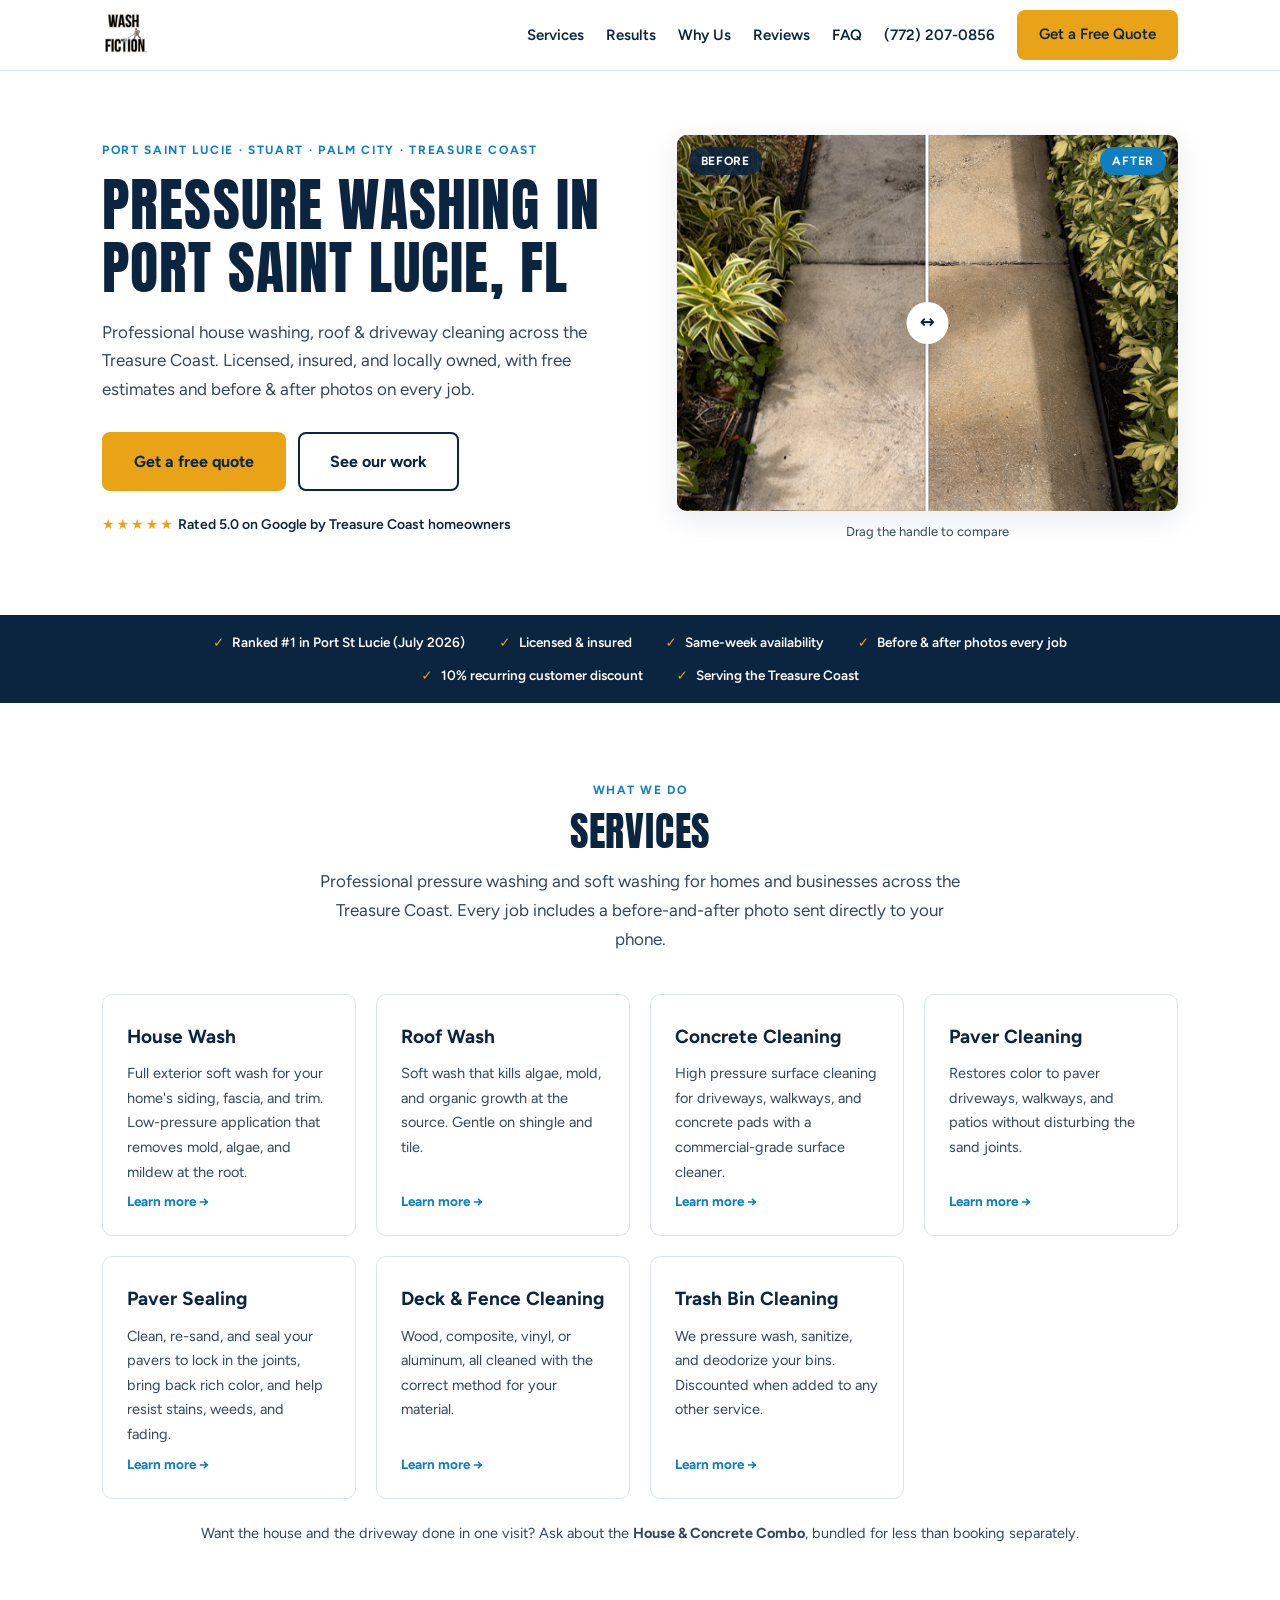
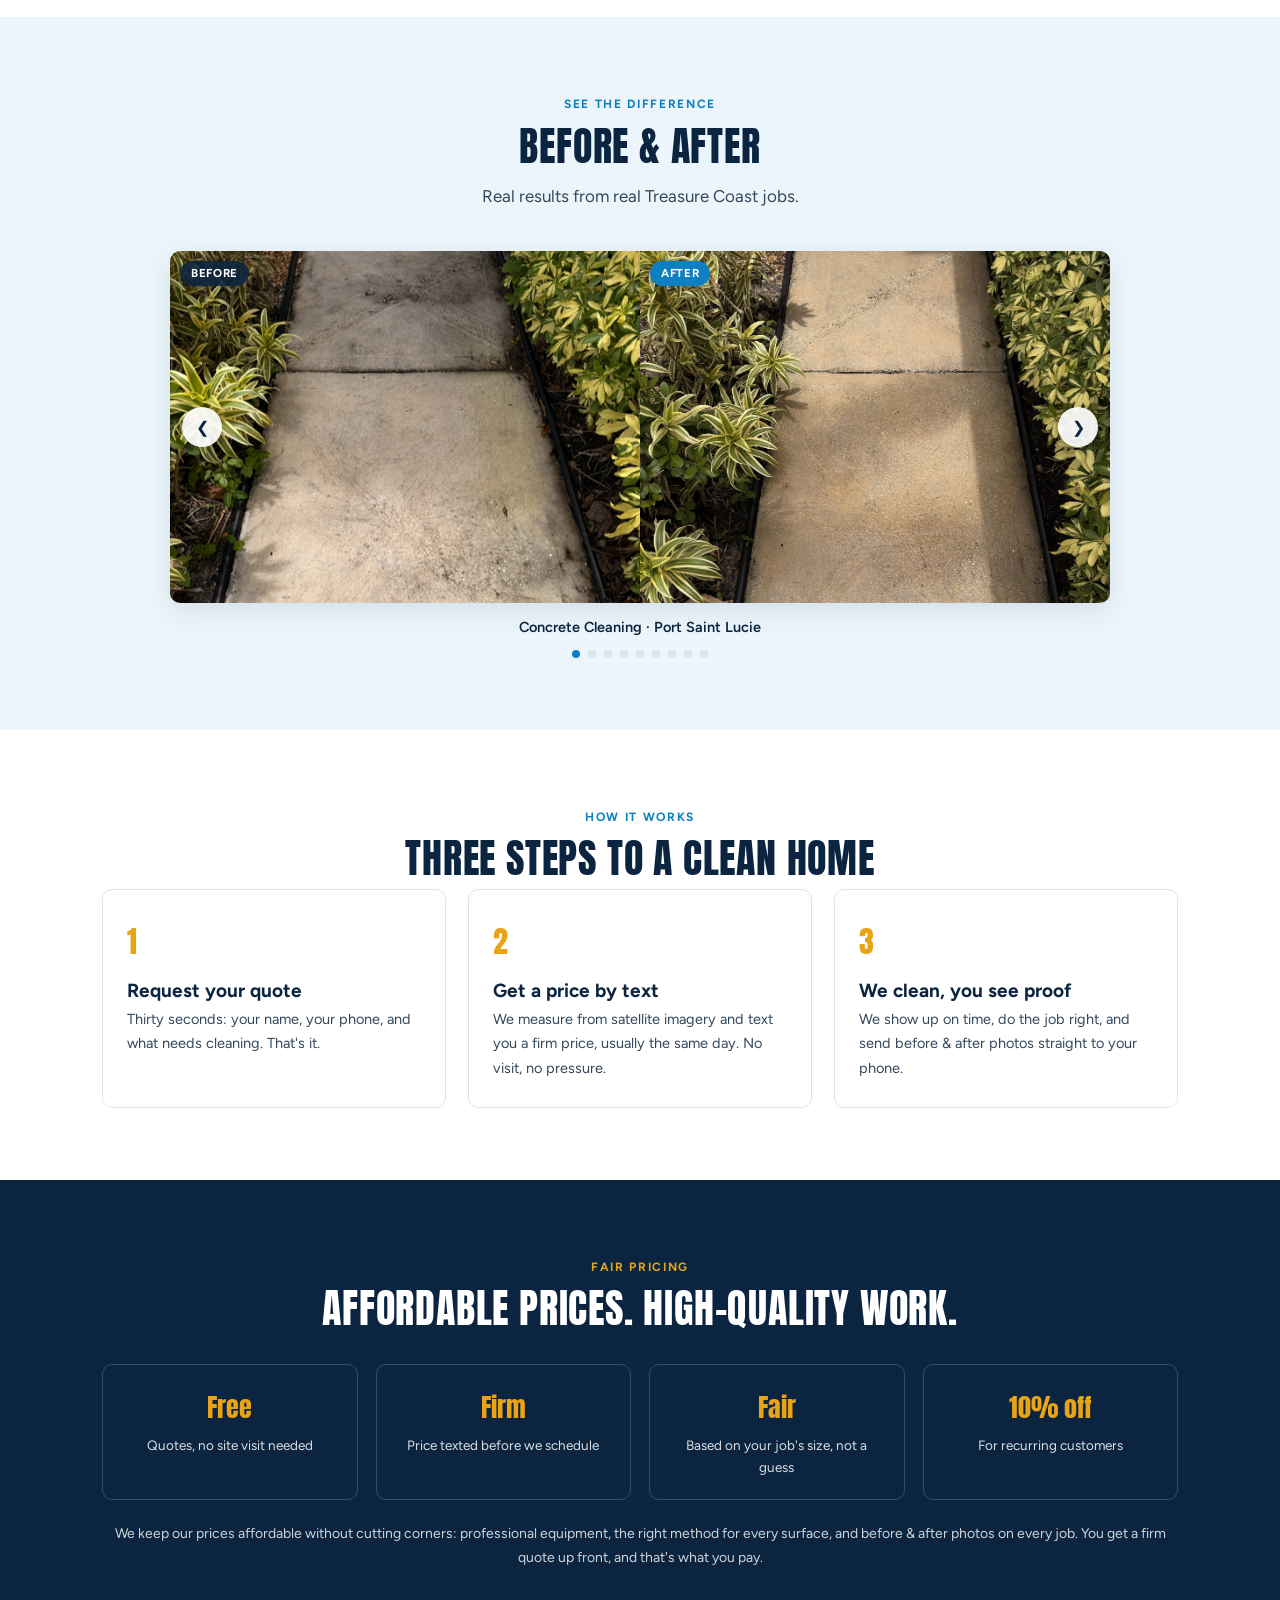
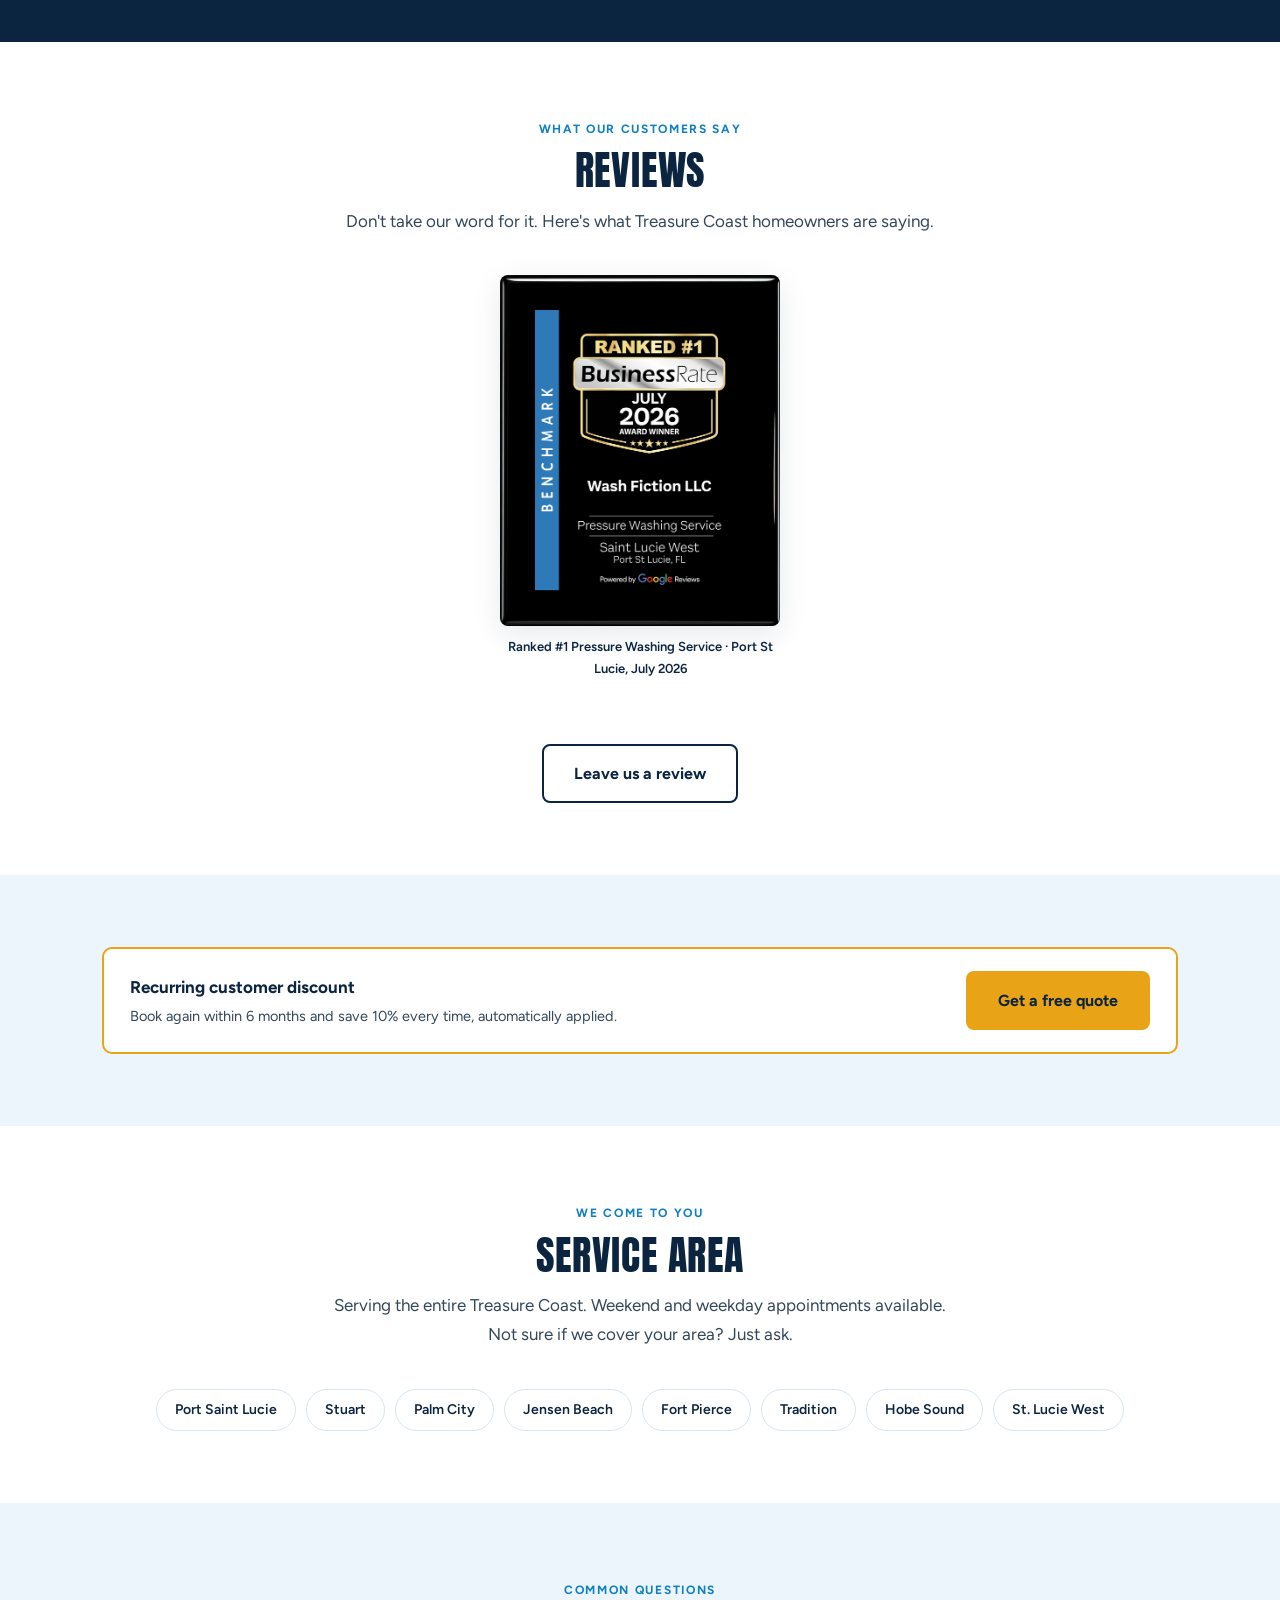
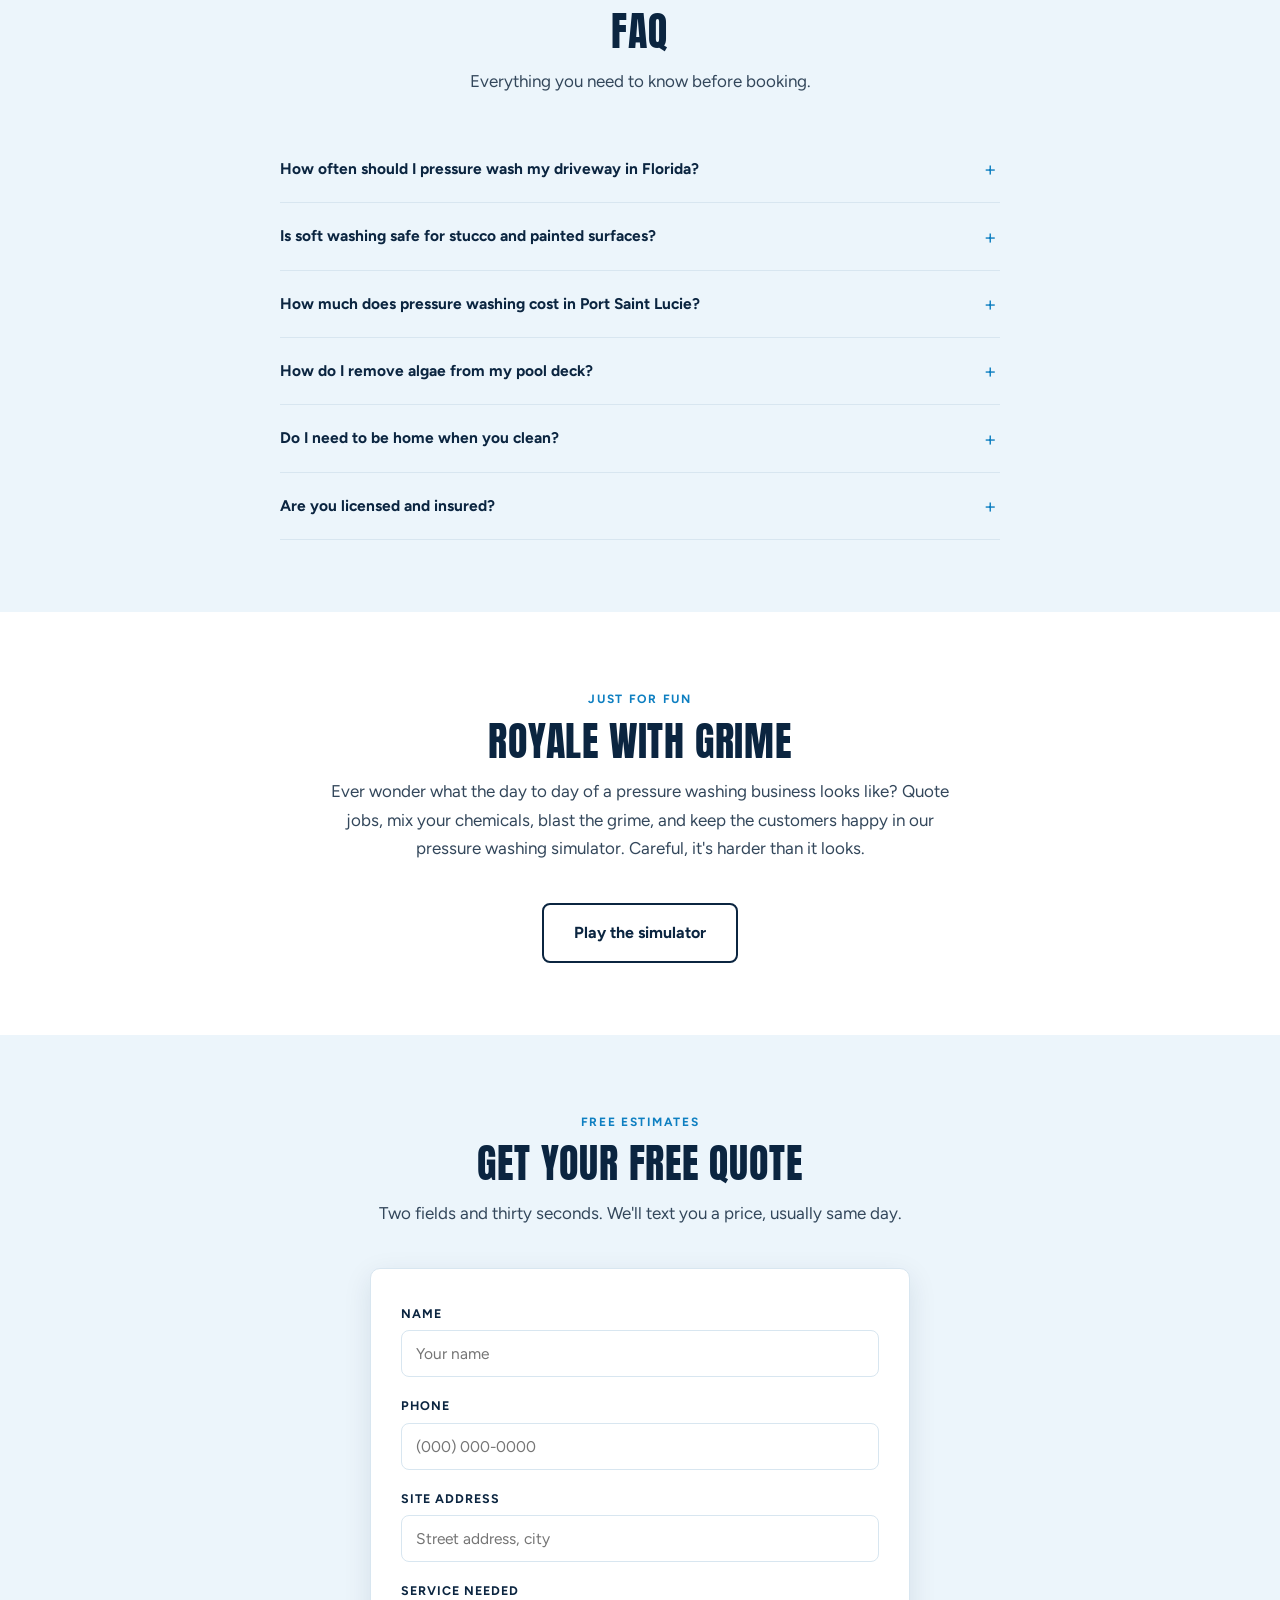
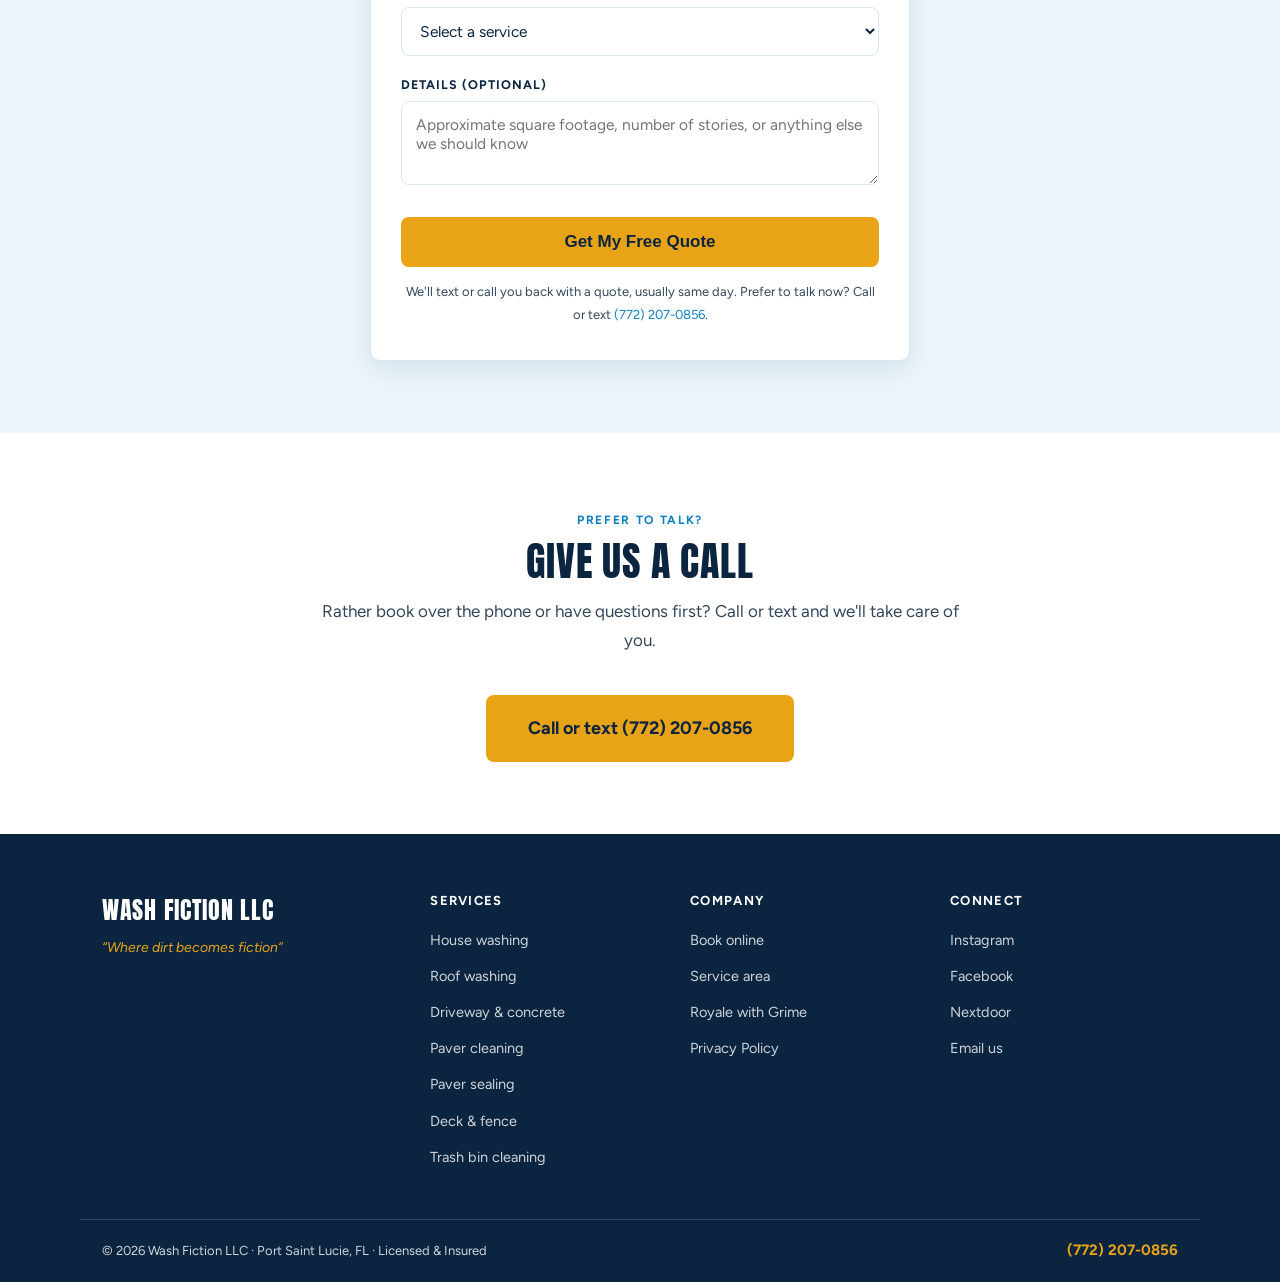
==== commit 03613fb9: "Add files via upload" ====
--- a/index.html
+++ b/index.html
@@ -233,6 +233,11 @@
       <p>Restores color to paver driveways, walkways, and patios without disturbing the sand joints.</p>
       <div class="svc-more">Learn more &rarr;</div>
     </a>
+    <a class="svc-card" href="paver-sealing.html">
+      <h3>Paver Sealing</h3>
+      <p>Clean, re-sand, and seal your pavers to lock in the joints, bring back rich color, and help resist stains, weeds, and fading.</p>
+      <div class="svc-more">Learn more &rarr;</div>
+    </a>
     <a class="svc-card" href="deck-fence-cleaning.html">
       <h3>Deck & Fence Cleaning</h3>
       <p>Wood, composite, vinyl, or aluminum, all cleaned with the correct method for your material.</p>
@@ -512,6 +517,7 @@
         <option value="Roof Wash">Roof Wash</option>
         <option value="Concrete Cleaning">Concrete Cleaning</option>
         <option value="Paver Cleaning">Paver Cleaning</option>
+        <option value="Paver Sealing">Paver Sealing</option>
         <option value="Deck Cleaning">Deck Cleaning</option>
         <option value="Fence Cleaning">Fence Cleaning</option>
         <option value="Trash Bin Cleaning">Trash Bin Cleaning</option>
@@ -555,6 +561,7 @@
         <li><a href="roof-washing.html">Roof washing</a></li>
         <li><a href="concrete-cleaning.html">Driveway &amp; concrete</a></li>
         <li><a href="paver-cleaning.html">Paver cleaning</a></li>
+        <li><a href="paver-sealing.html">Paver sealing</a></li>
         <li><a href="deck-fence-cleaning.html">Deck &amp; fence</a></li>
         <li><a href="trash-bin-cleaning.html">Trash bin cleaning</a></li>
       </ul>
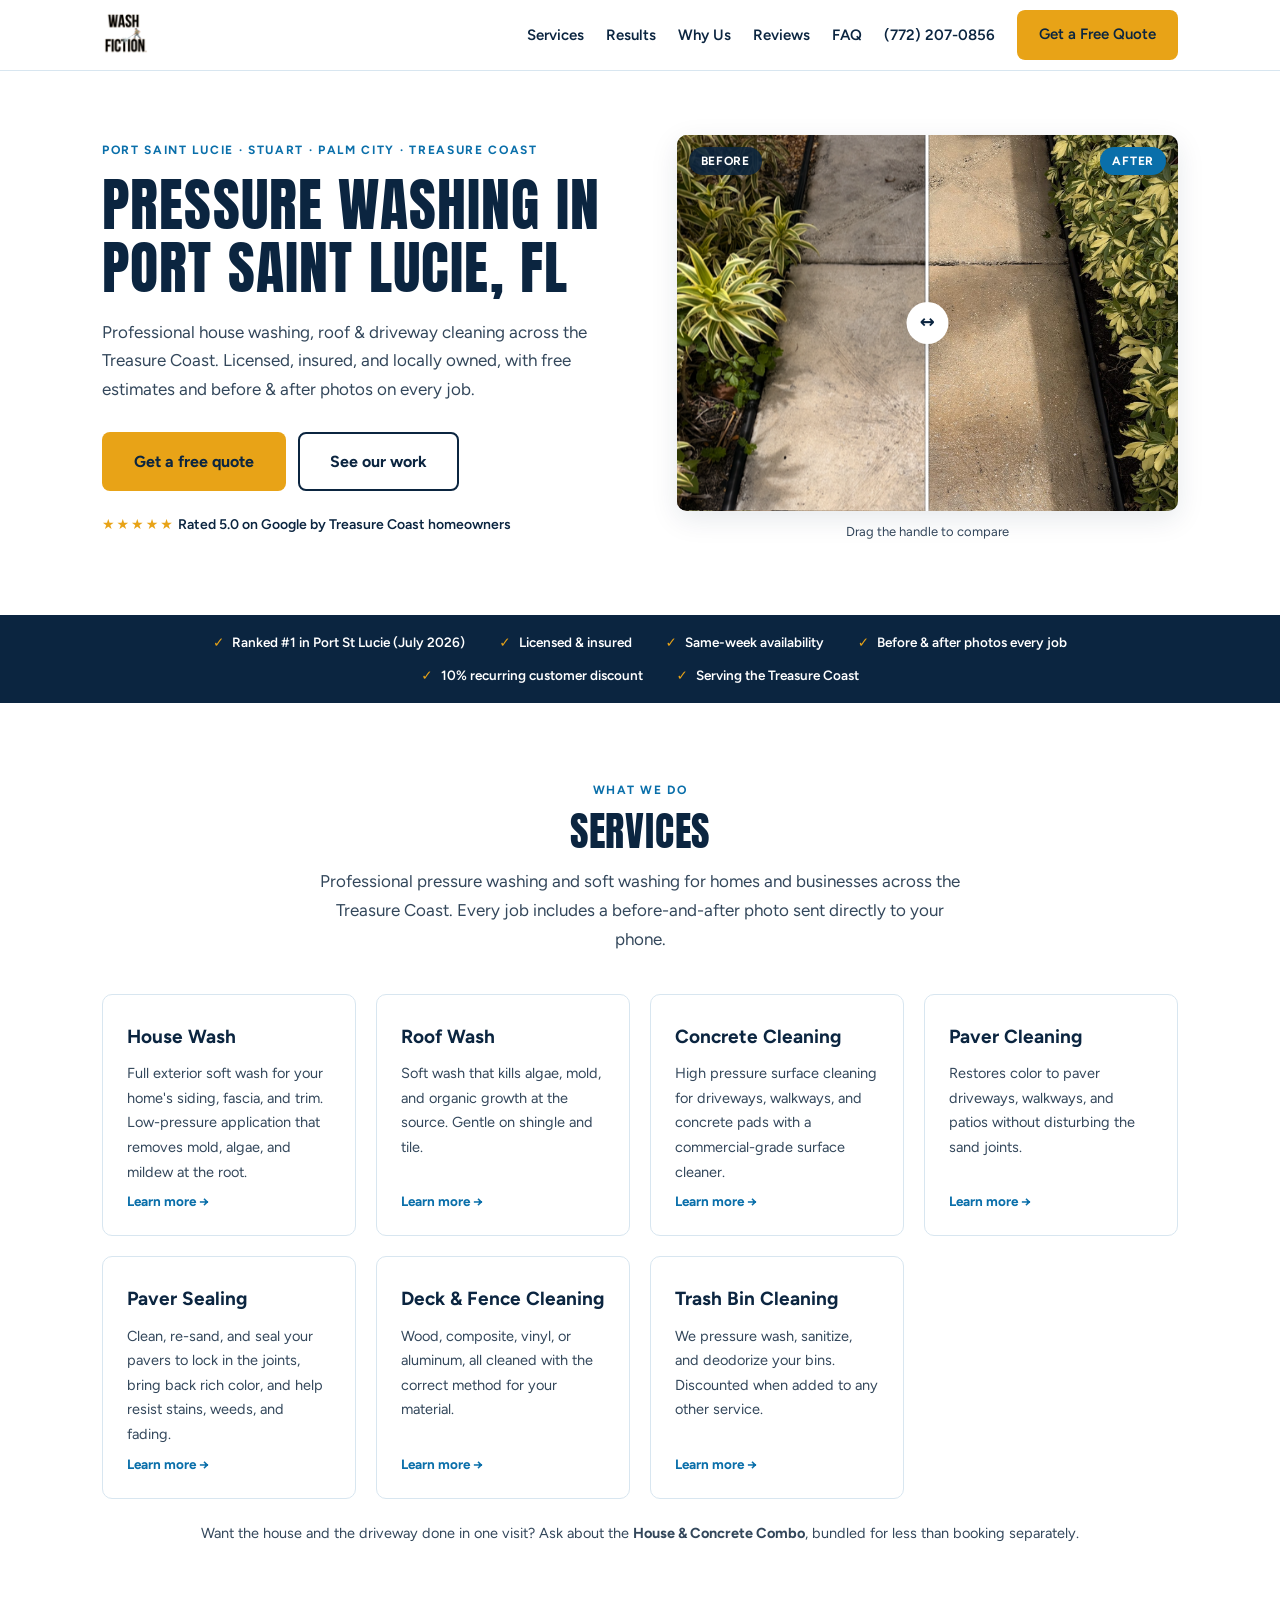
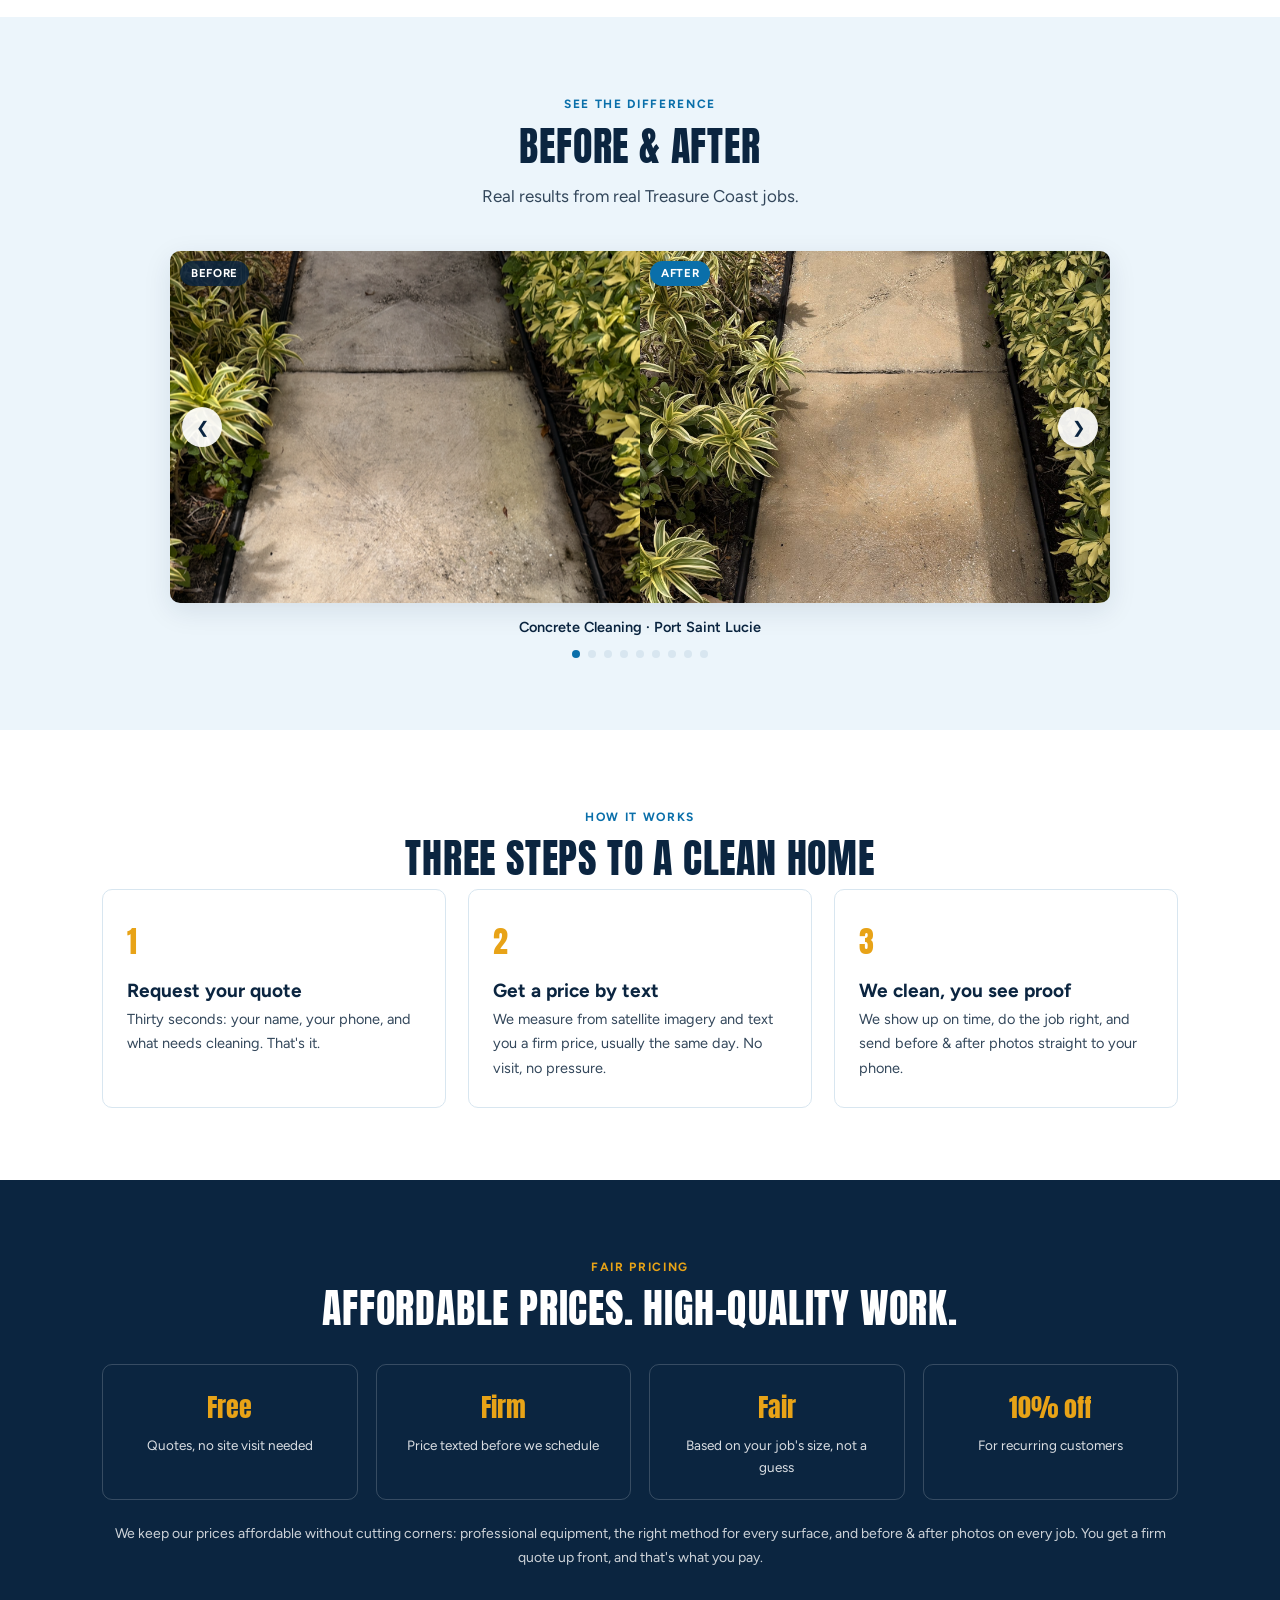
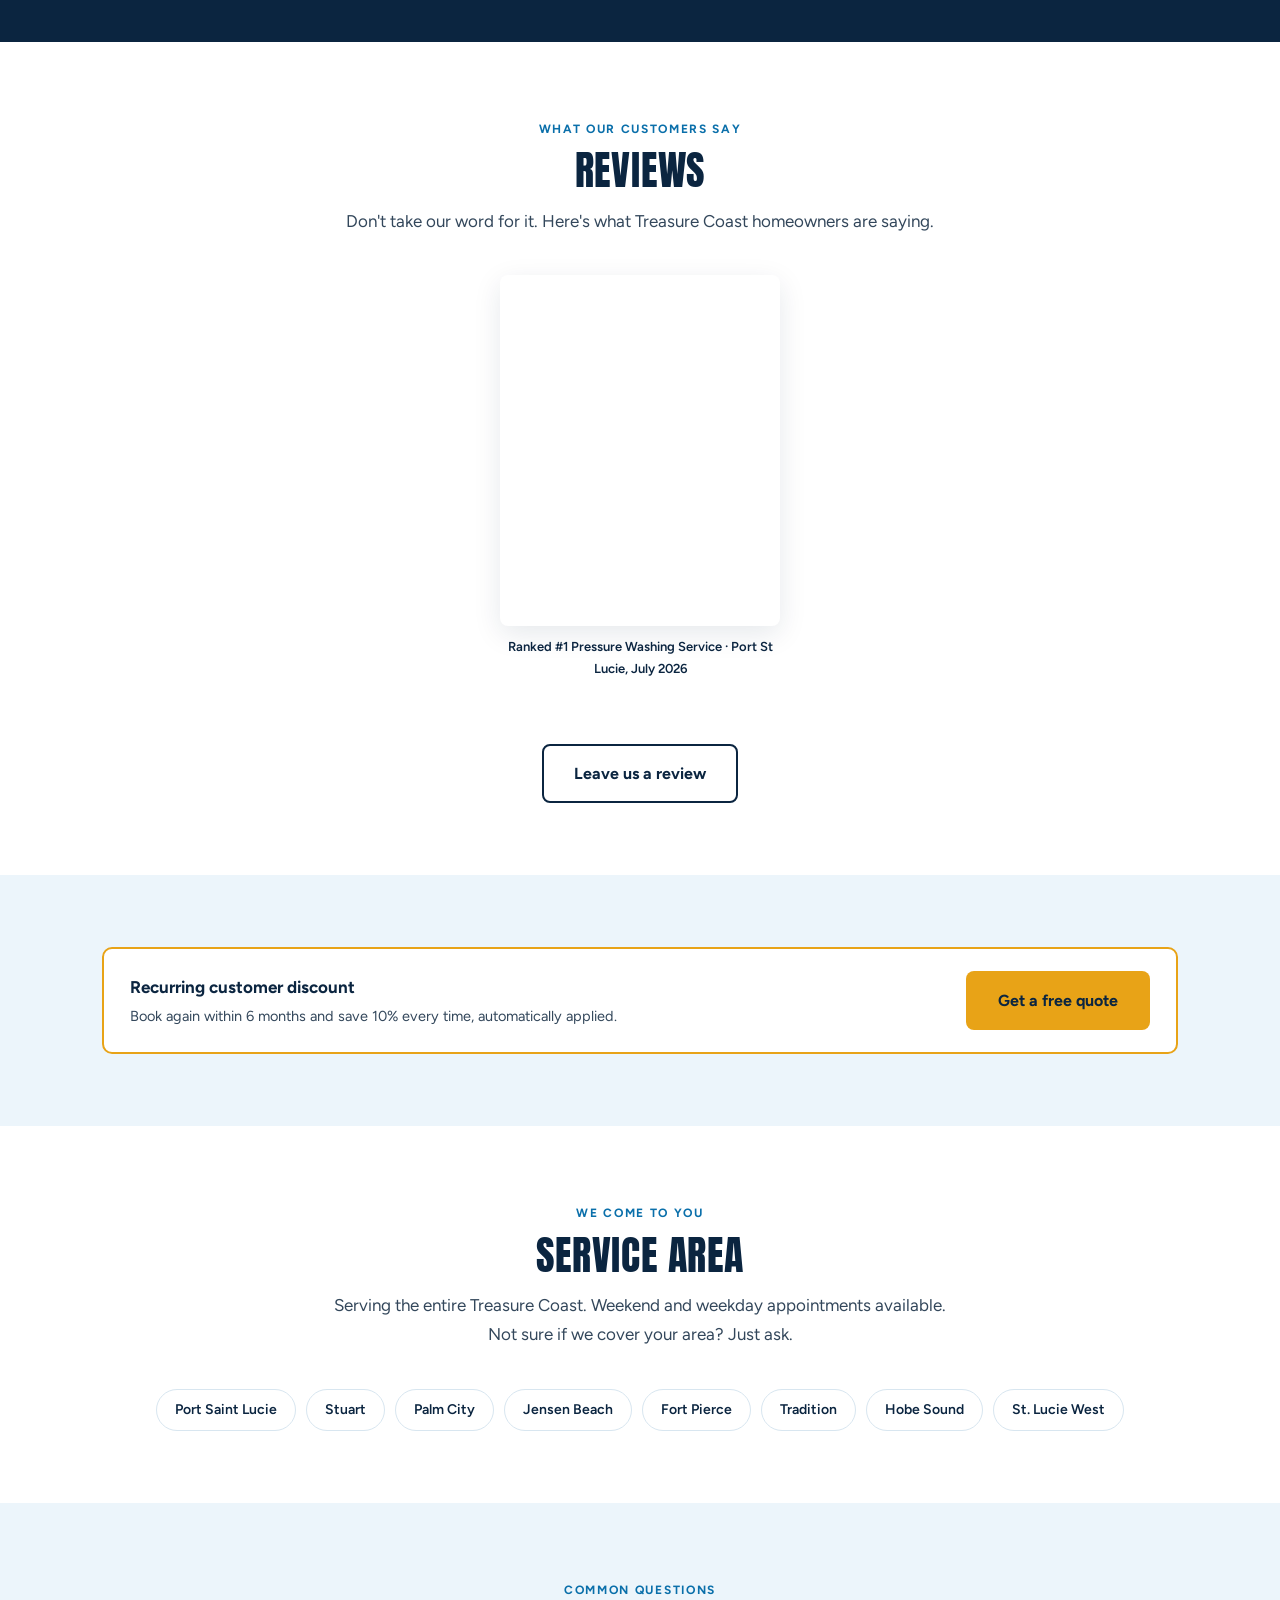
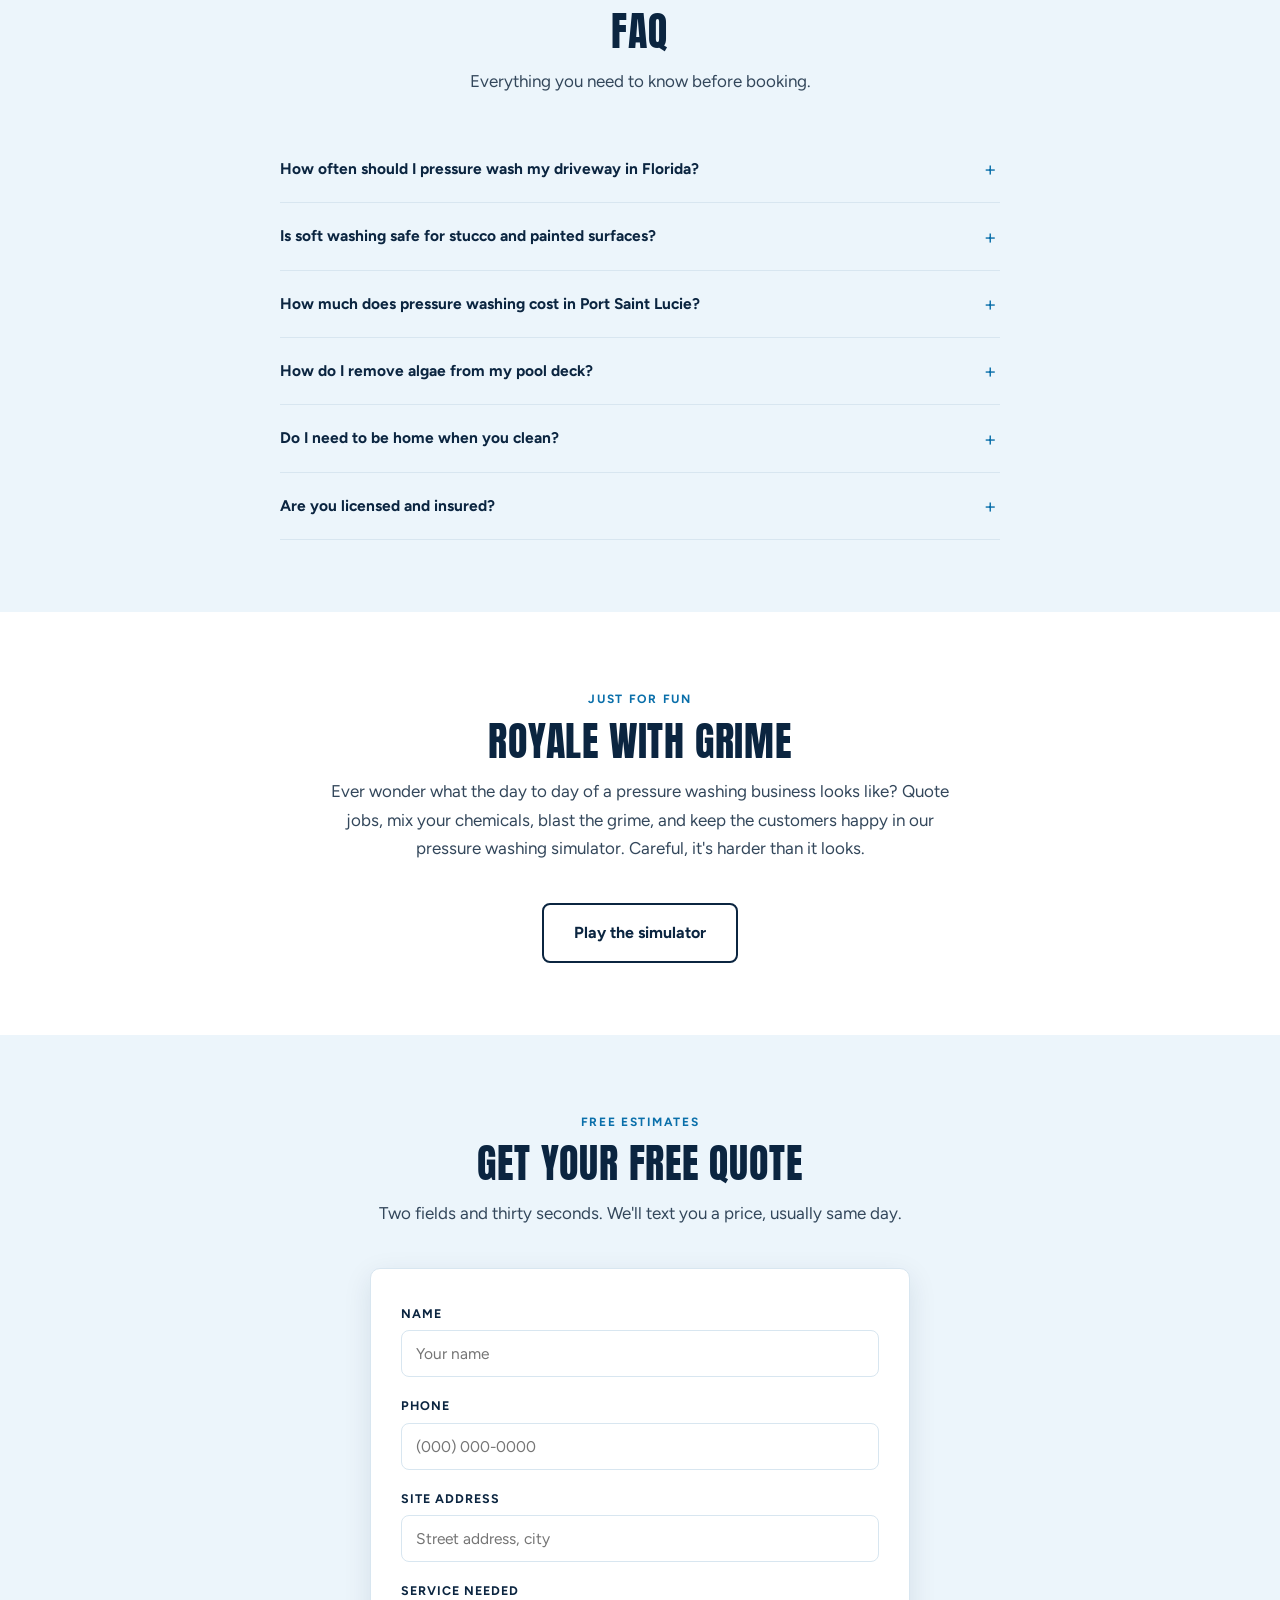
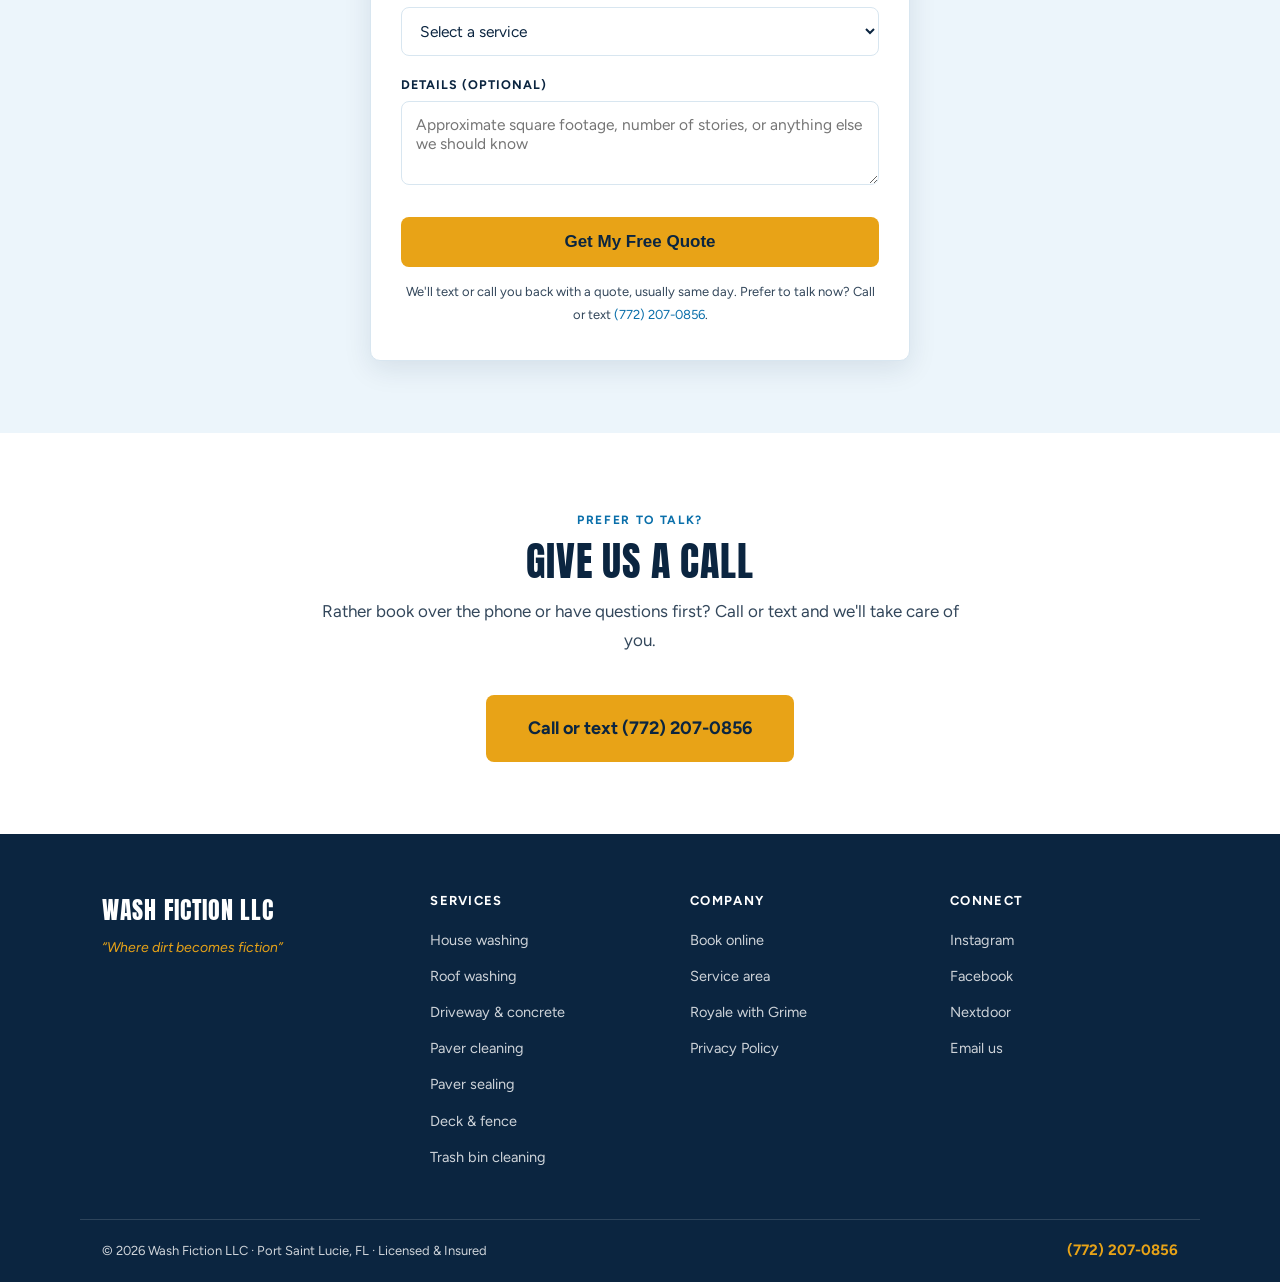
==== commit f4e61f9d: "Add files via upload" ====
--- a/index.html
+++ b/index.html
@@ -153,17 +153,18 @@
 <nav>
   <div class="nav-inner">
     <div class="nav-brand">
-      <a href="index.html" aria-label="Wash Fiction LLC home"><img src="logo.svg" alt="Wash Fiction LLC"></a>
+      <a href="/" aria-label="Wash Fiction LLC home"><img src="logo.svg" width="46" height="46" alt="Wash Fiction LLC"></a>
     </div>
     <ul class="nav-links" id="navLinks">
-      <li><a href="index.html#services">Services</a></li>
-      <li><a href="index.html#results">Results</a></li>
-      <li><a href="index.html#pricing">Why Us</a></li>
-      <li><a href="index.html#reviews">Reviews</a></li>
-      <li><a href="index.html#faq">FAQ</a></li>
+      <li><a href="/#services">Services</a></li>
+      <li><a href="/#results">Results</a></li>
+      <li><a href="/#pricing">Why Us</a></li>
+      <li><a href="/#reviews">Reviews</a></li>
+      <li><a href="/#faq">FAQ</a></li>
       <li class="nav-phone-top"><a class="nav-phone" href="tel:+17722070856">(772) 207-0856</a></li>
       <li><a href="book.html" class="btn btn-gold nav-cta">Get a Free Quote</a></li>
     </ul>
+    <a class="nav-call" href="tel:+17722070856" aria-label="Call Wash Fiction at (772) 207-0856"><svg viewBox="0 0 24 24" fill="none" stroke="currentColor" stroke-width="2.2" stroke-linecap="round" stroke-linejoin="round" aria-hidden="true"><path d="M22 16.92v3a2 2 0 0 1-2.18 2 19.79 19.79 0 0 1-8.63-3.07 19.5 19.5 0 0 1-6-6 19.79 19.79 0 0 1-3.07-8.67A2 2 0 0 1 4.11 2h3a2 2 0 0 1 2 1.72c.13.96.36 1.9.7 2.81a2 2 0 0 1-.45 2.11L8.09 9.91a16 16 0 0 0 6 6l1.27-1.27a2 2 0 0 1 2.11-.45c.91.34 1.85.57 2.81.7A2 2 0 0 1 22 16.92z"/></svg><span class="nav-call-label">Call</span></a>
     <button class="hamburger" id="hamburger" aria-label="Menu">
       <span></span><span></span><span></span>
     </button>
@@ -184,8 +185,8 @@
     </div>
     <div>
       <div class="ba-slider" style="--pos:50%;">
-        <img class="img-after" src="job1-after.JPG" alt="clean concrete after pressure washing Port Saint Lucie FL">
-        <img class="img-before" src="job1-before.PNG" alt="dirty concrete before pressure washing Port Saint Lucie FL">
+        <img decoding="async" fetchpriority="high" class="img-after" src="job1-after.JPG" width="1600" height="1600" alt="clean concrete after pressure washing Port Saint Lucie FL">
+        <img decoding="async" fetchpriority="high" class="img-before" src="job1-before.PNG" width="603" height="603" alt="dirty concrete before pressure washing Port Saint Lucie FL">
         <div class="tag tag-before">Before</div>
         <div class="tag tag-after">After</div>
         <div class="handle"></div>
@@ -263,91 +264,91 @@
         <div class="ba-track" id="baTrack">
         <div class="ba-slide" data-label="Concrete Cleaning &middot; Port Saint Lucie">
           <div class="ba-pair-item">
-            <img src="job1-before.PNG" alt="dirty concrete before pressure washing Port Saint Lucie FL" loading="lazy">
-            <div class="ba-tag">Before</div>
-          </div>
-          <div class="ba-pair-item">
-            <img src="job1-after.JPG" alt="clean concrete after pressure washing Port Saint Lucie FL" loading="lazy">
+            <img decoding="async" src="job1-before.PNG" width="603" height="603" alt="dirty concrete before pressure washing Port Saint Lucie FL" loading="lazy">
+            <div class="ba-tag">Before</div>
+          </div>
+          <div class="ba-pair-item">
+            <img decoding="async" src="job1-after.JPG" width="1600" height="1600" alt="clean concrete after pressure washing Port Saint Lucie FL" loading="lazy">
             <div class="ba-tag ba-tag-after">After</div>
           </div>
         </div>
         <div class="ba-slide" data-label="Driveway Cleaning &middot; Treasure Coast">
           <div class="ba-pair-item">
-            <img src="job2-before.jpg" alt="driveway before pressure washing Treasure Coast FL" loading="lazy">
-            <div class="ba-tag">Before</div>
-          </div>
-          <div class="ba-pair-item">
-            <img src="job2-after.jpg" alt="driveway after pressure washing Treasure Coast FL" loading="lazy">
+            <img decoding="async" src="job2-before.jpg" width="1159" height="1159" alt="driveway before pressure washing Treasure Coast FL" loading="lazy">
+            <div class="ba-tag">Before</div>
+          </div>
+          <div class="ba-pair-item">
+            <img decoding="async" src="job2-after.jpg" width="1600" height="1600" alt="driveway after pressure washing Treasure Coast FL" loading="lazy">
             <div class="ba-tag ba-tag-after">After</div>
           </div>
         </div>
         <div class="ba-slide" data-label="Driveway Cleaning &middot; Treasure Coast">
           <div class="ba-pair-item">
-            <img src="job3-before.jpg" alt="driveway before pressure washing Treasure Coast FL" loading="lazy">
-            <div class="ba-tag">Before</div>
-          </div>
-          <div class="ba-pair-item">
-            <img src="job3-after.jpg" alt="driveway after pressure washing Treasure Coast FL" loading="lazy">
+            <img decoding="async" src="job3-before.jpg" width="960" height="960" alt="driveway before pressure washing Treasure Coast FL" loading="lazy">
+            <div class="ba-tag">Before</div>
+          </div>
+          <div class="ba-pair-item">
+            <img decoding="async" src="job3-after.jpg" width="1200" height="1600" alt="driveway after pressure washing Treasure Coast FL" loading="lazy">
             <div class="ba-tag ba-tag-after">After</div>
           </div>
         </div>
         <div class="ba-slide" data-label="Concrete Cleaning &middot; Port Saint Lucie">
           <div class="ba-pair-item">
-            <img src="job4-before.PNG" alt="concrete before pressure washing Port Saint Lucie FL" loading="lazy">
-            <div class="ba-tag">Before</div>
-          </div>
-          <div class="ba-pair-item">
-            <img src="job4-after.JPG" alt="concrete after pressure washing Port Saint Lucie FL" loading="lazy">
+            <img decoding="async" src="job4-before.PNG" width="603" height="603" alt="concrete before pressure washing Port Saint Lucie FL" loading="lazy">
+            <div class="ba-tag">Before</div>
+          </div>
+          <div class="ba-pair-item">
+            <img decoding="async" src="job4-after.JPG" width="1600" height="1600" alt="concrete after pressure washing Port Saint Lucie FL" loading="lazy">
             <div class="ba-tag ba-tag-after">After</div>
           </div>
         </div>
         <div class="ba-slide" data-label="Concrete Cleaning &middot; Port Saint Lucie">
           <div class="ba-pair-item">
-            <img src="job5-before.JPG" alt="concrete before pressure washing Port Saint Lucie FL" loading="lazy">
-            <div class="ba-tag">Before</div>
-          </div>
-          <div class="ba-pair-item">
-            <img src="job5-after.JPG" alt="concrete after pressure washing Port Saint Lucie FL" loading="lazy">
+            <img decoding="async" src="job5-before.JPG" width="1200" height="1600" alt="concrete before pressure washing Port Saint Lucie FL" loading="lazy">
+            <div class="ba-tag">Before</div>
+          </div>
+          <div class="ba-pair-item">
+            <img decoding="async" src="job5-after.JPG" width="1200" height="1600" alt="concrete after pressure washing Port Saint Lucie FL" loading="lazy">
             <div class="ba-tag ba-tag-after">After</div>
           </div>
         </div>
         <div class="ba-slide" data-label="Driveway Cleaning &middot; Treasure Coast">
           <div class="ba-pair-item">
-            <img src="job6-before.JPG" alt="driveway before pressure washing Treasure Coast FL" loading="lazy">
-            <div class="ba-tag">Before</div>
-          </div>
-          <div class="ba-pair-item">
-            <img src="job6-after.JPG" alt="driveway after pressure washing Treasure Coast FL" loading="lazy">
+            <img decoding="async" src="job6-before.JPG" width="1200" height="1600" alt="driveway before pressure washing Treasure Coast FL" loading="lazy">
+            <div class="ba-tag">Before</div>
+          </div>
+          <div class="ba-pair-item">
+            <img decoding="async" src="job6-after.JPG" width="1200" height="1600" alt="driveway after pressure washing Treasure Coast FL" loading="lazy">
             <div class="ba-tag ba-tag-after">After</div>
           </div>
         </div>
                 <div class="ba-slide" data-label="Commercial Building Wash &middot; Treasure Coast">
           <div class="ba-pair-item">
-            <img src="Before7.JPG" alt="commercial building exterior before soft washing Treasure Coast FL" loading="lazy">
-            <div class="ba-tag">Before</div>
-          </div>
-          <div class="ba-pair-item">
-            <img src="After7.JPG" alt="commercial building exterior after soft washing Treasure Coast FL" loading="lazy">
+            <img decoding="async" src="Before7.JPG" width="1200" height="1600" alt="commercial building exterior before soft washing Treasure Coast FL" loading="lazy">
+            <div class="ba-tag">Before</div>
+          </div>
+          <div class="ba-pair-item">
+            <img decoding="async" src="After7.JPG" width="1200" height="1600" alt="commercial building exterior after soft washing Treasure Coast FL" loading="lazy">
             <div class="ba-tag ba-tag-after">After</div>
           </div>
         </div>
         <div class="ba-slide" data-label="Commercial Building Wash &middot; Treasure Coast">
           <div class="ba-pair-item">
-            <img src="Before8.JPG" alt="commercial building exterior before soft washing Treasure Coast FL" loading="lazy">
-            <div class="ba-tag">Before</div>
-          </div>
-          <div class="ba-pair-item">
-            <img src="After8.JPG" alt="commercial building exterior after soft washing Treasure Coast FL" loading="lazy">
+            <img decoding="async" src="Before8.JPG" width="1200" height="1600" alt="commercial building exterior before soft washing Treasure Coast FL" loading="lazy">
+            <div class="ba-tag">Before</div>
+          </div>
+          <div class="ba-pair-item">
+            <img decoding="async" src="After8.JPG" width="1200" height="1600" alt="commercial building exterior after soft washing Treasure Coast FL" loading="lazy">
             <div class="ba-tag ba-tag-after">After</div>
           </div>
         </div>
         <div class="ba-slide" data-label="Commercial Building Wash &middot; Treasure Coast">
           <div class="ba-pair-item">
-            <img src="Before10.JPG" alt="commercial building exterior before soft washing Treasure Coast FL" loading="lazy">
-            <div class="ba-tag">Before</div>
-          </div>
-          <div class="ba-pair-item">
-            <img src="After10.JPG" alt="commercial building exterior after soft washing Treasure Coast FL" loading="lazy">
+            <img decoding="async" src="Before10.JPG" width="1200" height="1600" alt="commercial building exterior before soft washing Treasure Coast FL" loading="lazy">
+            <div class="ba-tag">Before</div>
+          </div>
+          <div class="ba-pair-item">
+            <img decoding="async" src="After10.JPG" width="1200" height="1600" alt="commercial building exterior after soft washing Treasure Coast FL" loading="lazy">
             <div class="ba-tag ba-tag-after">After</div>
           </div>
         </div>
@@ -406,7 +407,7 @@
     <p class="lede reveal">Don't take our word for it. Here's what Treasure Coast homeowners are saying.</p>
     <div class="reveal" style="max-width:900px;margin:0 auto;">
 <div style="max-width:280px;margin:0 auto 34px;">
-      <img src="wash-fiction-llc-plaque.png" alt="Wash Fiction LLC, Ranked #1 Pressure Washing Service in Port St Lucie, BusinessRate July 2026 award, powered by Google Reviews" style="width:100%;height:auto;border-radius:8px;box-shadow:var(--shadow);" loading="lazy">
+      <img decoding="async" src="wash-fiction-llc-plaque.png" width="640" height="801" alt="Wash Fiction LLC, Ranked #1 Pressure Washing Service in Port St Lucie, BusinessRate July 2026 award, powered by Google Reviews" style="width:100%;height:auto;border-radius:8px;box-shadow:var(--shadow);" loading="lazy">
       <p style="font-size:13px;margin-top:10px;font-weight:600;color:var(--ink);">Ranked #1 Pressure Washing Service &middot; Port St Lucie, July 2026</p>
     </div>
 <script defer async src='https://cdn.trustindex.io/loader.js?919f08774291221fa826442cb46'></script>
@@ -555,7 +556,7 @@
       <div class="footer-brand-tag">&ldquo;Where dirt becomes fiction&rdquo;</div>
     </div>
     <div>
-      <h4>Services</h4>
+      <h2>Services</h2>
       <ul>
         <li><a href="house-washing.html">House washing</a></li>
         <li><a href="roof-washing.html">Roof washing</a></li>
@@ -567,16 +568,16 @@
       </ul>
     </div>
     <div>
-      <h4>Company</h4>
+      <h2>Company</h2>
       <ul>
         <li><a href="book.html">Book online</a></li>
-        <li><a href="index.html#area">Service area</a></li>
+        <li><a href="/#area">Service area</a></li>
         <li><a href="royale-with-grime.html">Royale with Grime</a></li>
         <li><a href="privacy.html">Privacy Policy</a></li>
       </ul>
     </div>
     <div>
-      <h4>Connect</h4>
+      <h2>Connect</h2>
       <ul>
         <li><a href="https://instagram.com/washfiction" target="_blank" rel="noopener">Instagram</a></li>
         <li><a href="https://facebook.com/washfiction" target="_blank" rel="noopener">Facebook</a></li>
@@ -590,10 +591,10 @@
     <a class="footer-phone" href="tel:+17722070856">(772) 207-0856</a>
   </div>
 </footer>
-<a href="book.html" class="float-est" aria-label="Get a free quote">
-  <svg viewBox="0 0 24 24" fill="none" stroke="currentColor" stroke-width="2.2" stroke-linecap="round" stroke-linejoin="round"><path d="M14 2H6a2 2 0 0 0-2 2v16a2 2 0 0 0 2 2h12a2 2 0 0 0 2-2V8z"/><polyline points="14 2 14 8 20 8"/><line x1="9" y1="15" x2="15" y2="15"/></svg>
-  Free Quote
-</a>
+<div class="mobile-cta">
+  <a href="tel:+17722070856" class="mc-call" aria-label="Call or text (772) 207-0856"><svg viewBox="0 0 24 24" fill="none" stroke="currentColor" stroke-width="2.2" stroke-linecap="round" stroke-linejoin="round" aria-hidden="true"><path d="M22 16.92v3a2 2 0 0 1-2.18 2 19.79 19.79 0 0 1-8.63-3.07 19.5 19.5 0 0 1-6-6 19.79 19.79 0 0 1-3.07-8.67A2 2 0 0 1 4.11 2h3a2 2 0 0 1 2 1.72c.13.96.36 1.9.7 2.81a2 2 0 0 1-.45 2.11L8.09 9.91a16 16 0 0 0 6 6l1.27-1.27a2 2 0 0 1 2.11-.45c.91.34 1.85.57 2.81.7A2 2 0 0 1 22 16.92z"/></svg>Call or Text</a>
+  <a href="book.html" class="mc-quote"><svg viewBox="0 0 24 24" fill="none" stroke="currentColor" stroke-width="2.2" stroke-linecap="round" stroke-linejoin="round" aria-hidden="true"><path d="M14 2H6a2 2 0 0 0-2 2v16a2 2 0 0 0 2 2h12a2 2 0 0 0 2-2V8z"/><polyline points="14 2 14 8 20 8"/><line x1="9" y1="15" x2="15" y2="15"/></svg>Free Quote</a>
+</div>
 <script src="main.js" defer></script>
 </body>
 </html>
--- a/styles.css
+++ b/styles.css
@@ -1,35 +1,35 @@
 /* ============================================================
-   Wash Fiction LLC — V2  ·  bright & clean
-   Palette: ink navy / water blue / sky wash / brand gold
-   Type: Anton (display) + Figtree (body)
-   ============================================================ */
+Wash Fiction LLC — V2 · bright & clean
+Palette: ink navy / water blue / sky wash / brand gold
+Type: Anton (display) + Figtree (body)
+============================================================ */
 :root {
-  --ink: #0B2540;        /* deep harbor navy */
-  --blue: #0E7FC1;       /* clean water blue */
-  --blue-dark: #0A5E90;
-  --sky: #ECF5FB;        /* pale sky section band */
-  --line: #D8E6F0;
-  --gold: #E8A317;       /* brand gold, CTA only */
-  --gold-dark: #C98A0E;
-  --text: #33475B;
-  --white: #FFFFFF;
-  --radius: 10px;
-  --shadow: 0 8px 28px rgba(11, 37, 64, .10);
+--ink: #0B2540; /* deep harbor navy */
+--blue: #0A6FAA; /* clean water blue (darkened slightly to pass WCAG contrast) */
+--blue-dark: #08557F;
+--sky: #ECF5FB; /* pale sky section band */
+--line: #D8E6F0;
+--gold: #E8A317; /* brand gold, CTA only */
+--gold-dark: #C98A0E;
+--text: #33475B;
+--white: #FFFFFF;
+--radius: 10px;
+--shadow: 0 8px 28px rgba(11, 37, 64, .10);
 }
 
 * { margin: 0; padding: 0; box-sizing: border-box; }
 html { scroll-behavior: smooth; }
 @media (prefers-reduced-motion: reduce) {
-  html { scroll-behavior: auto; }
-  *, *::before, *::after { animation: none !important; transition: none !important; }
+html { scroll-behavior: auto; }
+*, *::before, *::after { animation: none !important; transition: none !important; }
 }
 body {
-  font-family: 'Figtree', system-ui, sans-serif;
-  color: var(--text);
-  background: var(--white);
-  line-height: 1.7;
-  font-size: 16px;
-  -webkit-font-smoothing: antialiased;
+font-family: 'Figtree', system-ui, sans-serif;
+color: var(--text);
+background: var(--white);
+line-height: 1.7;
+font-size: 16px;
+-webkit-font-smoothing: antialiased;
 }
 img, video { max-width: 100%; display: block; }
 a { color: var(--blue); text-decoration: none; }
@@ -37,12 +37,12 @@
 :focus-visible { outline: 3px solid var(--blue); outline-offset: 2px; }
 
 h1, h2, .display {
-  font-family: 'Anton', sans-serif;
-  font-weight: 400;
-  letter-spacing: .02em;
-  color: var(--ink);
-  line-height: 1.08;
-  text-transform: uppercase;
+font-family: 'Anton', sans-serif;
+font-weight: 400;
+letter-spacing: .02em;
+color: var(--ink);
+line-height: 1.08;
+text-transform: uppercase;
 }
 h1 { font-size: clamp(34px, 5.4vw, 58px); }
 h2 { font-size: clamp(26px, 4vw, 40px); }
@@ -53,11 +53,11 @@
 .band { background: var(--sky); }
 
 .eyebrow {
-  display: inline-block;
-  font-size: 12px; font-weight: 700;
-  letter-spacing: .14em; text-transform: uppercase;
-  color: var(--blue);
-  margin-bottom: 10px;
+display: inline-block;
+font-size: 12px; font-weight: 700;
+letter-spacing: .14em; text-transform: uppercase;
+color: var(--blue);
+margin-bottom: 10px;
 }
 .lede { max-width: 640px; margin: 14px auto 40px; font-size: 17px; }
 .center { text-align: center; }
@@ -65,14 +65,14 @@
 
 /* ---------- buttons ---------- */
 .btn {
-  display: inline-block;
-  font-weight: 700; font-size: 16px;
-  padding: 14px 30px;
-  border-radius: 8px;
-  border: 2px solid transparent;
-  cursor: pointer;
-  transition: transform .15s, box-shadow .15s, background .15s;
-  text-align: center;
+display: inline-block;
+font-weight: 700; font-size: 16px;
+padding: 14px 30px;
+border-radius: 8px;
+border: 2px solid transparent;
+cursor: pointer;
+transition: transform .15s, box-shadow .15s, background .15s;
+text-align: center;
 }
 .btn-gold { background: var(--gold); color: var(--ink); }
 .btn-gold:hover { background: var(--gold-dark); color: var(--ink); transform: translateY(-1px); box-shadow: var(--shadow); }
@@ -83,19 +83,19 @@
 
 /* ---------- nav ---------- */
 nav {
-  position: sticky; top: 0; z-index: 60;
-  background: rgba(255,255,255,.96);
-  backdrop-filter: blur(8px);
-  border-bottom: 1px solid var(--line);
+position: sticky; top: 0; z-index: 60;
+background: rgba(255,255,255,.96);
+backdrop-filter: blur(8px);
+border-bottom: 1px solid var(--line);
 }
 .nav-inner {
-  max-width: 1120px; margin: 0 auto; padding: 10px 22px;
-  display: flex; align-items: center; gap: 24px;
+max-width: 1120px; margin: 0 auto; padding: 10px 22px;
+display: flex; align-items: center; gap: 24px;
 }
 .nav-brand img { height: 46px; width: auto; }
 .nav-links {
-  display: flex; align-items: center; gap: 22px;
-  list-style: none; margin-left: auto;
+display: flex; align-items: center; gap: 22px;
+list-style: none; margin-left: auto;
 }
 .nav-links a { color: var(--ink); font-weight: 600; font-size: 15px; }
 .nav-links a:hover { color: var(--blue); }
@@ -103,23 +103,34 @@
 .nav-phone:hover { color: var(--blue); }
 .nav-cta { padding: 10px 20px; font-size: 15px; }
 .hamburger {
-  display: none; margin-left: auto;
-  background: none; border: 0; cursor: pointer; padding: 8px;
+display: none; margin-left: auto;
+background: none; border: 0; cursor: pointer; padding: 8px;
 }
 .hamburger span {
-  display: block; width: 24px; height: 3px; margin: 5px 0;
-  background: var(--ink); border-radius: 2px;
-}
+display: block; width: 24px; height: 3px; margin: 5px 0;
+background: var(--ink); border-radius: 2px;
+}
+/* tap-to-call icon in the mobile header (hidden on desktop) */
+.nav-call {
+display: none; align-items: center; gap: 6px;
+margin-left: auto;
+background: var(--gold); color: var(--ink);
+font-weight: 700; font-size: 14px;
+padding: 9px 14px; border-radius: 999px;
+white-space: nowrap;
+}
+.nav-call:hover { background: var(--gold-dark); color: var(--ink); }
+.nav-call svg { width: 16px; height: 16px; }
 
 /* ---------- hero ---------- */
 .hero { padding: 64px 0 72px; }
 .hero-grid {
-  display: grid; grid-template-columns: 1.05fr 1fr;
-  gap: 48px; align-items: center;
+display: grid; grid-template-columns: 1.05fr 1fr;
+gap: 48px; align-items: center;
 }
 .hero-loc {
-  font-size: 12px; font-weight: 700; letter-spacing: .14em;
-  text-transform: uppercase; color: var(--blue); margin-bottom: 14px;
+font-size: 12px; font-weight: 700; letter-spacing: .14em;
+text-transform: uppercase; color: var(--blue); margin-bottom: 14px;
 }
 .hero-sub { font-size: 17px; margin: 18px 0 28px; max-width: 520px; }
 .hero-btns { display: flex; gap: 12px; flex-wrap: wrap; }
@@ -128,103 +139,103 @@
 
 /* before/after slider — the signature element */
 .ba-slider {
-  position: relative; overflow: hidden;
-  border-radius: var(--radius);
-  box-shadow: var(--shadow);
-  aspect-ratio: 4 / 3;
-  background: var(--sky);
-  touch-action: none;
-  user-select: none;
+position: relative; overflow: hidden;
+border-radius: var(--radius);
+box-shadow: var(--shadow);
+aspect-ratio: 4 / 3;
+background: var(--sky);
+touch-action: none;
+user-select: none;
 }
 .ba-slider img {
-  position: absolute; inset: 0;
-  width: 100%; height: 100%; object-fit: cover;
-  pointer-events: none;
+position: absolute; inset: 0;
+width: 100%; height: 100%; object-fit: cover;
+pointer-events: none;
 }
 .ba-slider .img-before { clip-path: inset(0 calc(100% - var(--pos, 50%)) 0 0); }
 .ba-slider .handle {
-  position: absolute; top: 0; bottom: 0;
-  left: var(--pos, 50%); width: 3px;
-  background: var(--white);
-  box-shadow: 0 0 0 1px rgba(11,37,64,.25);
-  transform: translateX(-50%);
+position: absolute; top: 0; bottom: 0;
+left: var(--pos, 50%); width: 3px;
+background: var(--white);
+box-shadow: 0 0 0 1px rgba(11,37,64,.25);
+transform: translateX(-50%);
 }
 .ba-slider .handle::after {
-  content: "\2194";
-  position: absolute; top: 50%; left: 50%;
-  transform: translate(-50%, -50%);
-  width: 42px; height: 42px;
-  background: var(--white); color: var(--ink);
-  border-radius: 50%;
-  display: flex; align-items: center; justify-content: center;
-  font-size: 18px; font-weight: 700;
-  box-shadow: var(--shadow);
+content: "\2194";
+position: absolute; top: 50%; left: 50%;
+transform: translate(-50%, -50%);
+width: 42px; height: 42px;
+background: var(--white); color: var(--ink);
+border-radius: 50%;
+display: flex; align-items: center; justify-content: center;
+font-size: 18px; font-weight: 700;
+box-shadow: var(--shadow);
 }
 .ba-slider .tag {
-  position: absolute; top: 12px;
-  padding: 4px 12px; border-radius: 999px;
-  font-size: 12px; font-weight: 700; letter-spacing: .06em;
-  text-transform: uppercase; color: var(--white);
-  z-index: 2;
+position: absolute; top: 12px;
+padding: 4px 12px; border-radius: 999px;
+font-size: 12px; font-weight: 700; letter-spacing: .06em;
+text-transform: uppercase; color: var(--white);
+z-index: 2;
 }
 .tag-before { left: 12px; background: rgba(11,37,64,.85); }
 .tag-after { right: 12px; background: var(--blue); }
 .ba-slider input[type="range"] {
-  position: absolute; inset: 0; width: 100%; height: 100%;
-  opacity: 0; cursor: ew-resize; margin: 0;
+position: absolute; inset: 0; width: 100%; height: 100%;
+opacity: 0; cursor: ew-resize; margin: 0;
 }
 .ba-slider-caption {
-  margin-top: 10px; text-align: center;
-  font-size: 13px; color: var(--text);
+margin-top: 10px; text-align: center;
+font-size: 13px; color: var(--text);
 }
 
 /* ---------- trust bar ---------- */
 .trust-bar { background: var(--ink); padding: 16px 0; }
 .trust-inner {
-  max-width: 1120px; margin: 0 auto; padding: 0 22px;
-  display: flex; flex-wrap: wrap; justify-content: center;
-  gap: 10px 34px;
+max-width: 1120px; margin: 0 auto; padding: 0 22px;
+display: flex; flex-wrap: wrap; justify-content: center;
+gap: 10px 34px;
 }
 .trust-item {
-  color: var(--white); font-size: 13.5px; font-weight: 600;
-  display: flex; align-items: center; gap: 8px;
+color: var(--white); font-size: 13.5px; font-weight: 600;
+display: flex; align-items: center; gap: 8px;
 }
 .trust-item::before { content: "\2713"; color: var(--gold); font-weight: 700; }
 
 /* ---------- service cards ---------- */
 .svc-grid {
-  display: grid; grid-template-columns: repeat(auto-fill, minmax(250px, 1fr));
-  gap: 20px; margin-top: 8px;
+display: grid; grid-template-columns: repeat(auto-fill, minmax(250px, 1fr));
+gap: 20px; margin-top: 8px;
 }
 .svc-card {
-  background: var(--white);
-  border: 1px solid var(--line);
-  border-radius: var(--radius);
-  padding: 26px 24px 22px;
-  text-align: left;
-  display: flex; flex-direction: column;
-  transition: transform .15s, box-shadow .15s;
+background: var(--white);
+border: 1px solid var(--line);
+border-radius: var(--radius);
+padding: 26px 24px 22px;
+text-align: left;
+display: flex; flex-direction: column;
+transition: transform .15s, box-shadow .15s;
 }
 a.svc-card { color: var(--text); }
 a.svc-card:hover { transform: translateY(-3px); box-shadow: var(--shadow); color: var(--text); }
 .svc-card h3 { margin-bottom: 8px; }
 .svc-card p { font-size: 14.5px; flex: 1; }
 .svc-price {
-  margin-top: 16px;
-  font-family: 'Anton', sans-serif; font-size: 20px;
-  color: var(--blue); letter-spacing: .03em;
+margin-top: 16px;
+font-family: 'Anton', sans-serif; font-size: 20px;
+color: var(--blue); letter-spacing: .03em;
 }
 .svc-more { margin-top: 6px; font-size: 13.5px; font-weight: 700; color: var(--blue); }
 
 /* ---------- steps ---------- */
 .steps { display: grid; grid-template-columns: repeat(3, 1fr); gap: 22px; margin-top: 8px; text-align: left; }
 .step {
-  background: var(--white); border: 1px solid var(--line);
-  border-radius: var(--radius); padding: 26px 24px;
+background: var(--white); border: 1px solid var(--line);
+border-radius: var(--radius); padding: 26px 24px;
 }
 .step-num {
-  font-family: 'Anton', sans-serif; font-size: 30px;
-  color: var(--gold); margin-bottom: 8px;
+font-family: 'Anton', sans-serif; font-size: 30px;
+color: var(--gold); margin-bottom: 8px;
 }
 .step p { font-size: 14.5px; }
 
@@ -234,8 +245,8 @@
 .price-band .eyebrow { color: var(--gold); }
 .price-grid { display: grid; grid-template-columns: repeat(auto-fit, minmax(200px, 1fr)); gap: 18px; margin: 34px 0 22px; }
 .price-cell {
-  border: 1px solid rgba(255,255,255,.18); border-radius: var(--radius);
-  padding: 20px; text-align: center;
+border: 1px solid rgba(255,255,255,.18); border-radius: var(--radius);
+padding: 20px; text-align: center;
 }
 .price-cell .rate { font-family: 'Anton', sans-serif; font-size: 26px; color: var(--gold); }
 .price-cell .label { font-size: 13.5px; margin-top: 4px; color: rgba(255,255,255,.85); }
@@ -248,18 +259,18 @@
 .ba-pair-item { position: relative; aspect-ratio: 4/3; background: var(--sky); }
 .ba-pair-item img { width: 100%; height: 100%; object-fit: cover; }
 .ba-tag {
-  position: absolute; top: 10px; left: 10px;
-  padding: 3px 11px; border-radius: 999px;
-  font-size: 11.5px; font-weight: 700; text-transform: uppercase;
-  letter-spacing: .06em; color: var(--white);
-  background: rgba(11,37,64,.85);
+position: absolute; top: 10px; left: 10px;
+padding: 3px 11px; border-radius: 999px;
+font-size: 11.5px; font-weight: 700; text-transform: uppercase;
+letter-spacing: .06em; color: var(--white);
+background: rgba(11,37,64,.85);
 }
 .ba-tag-after { background: var(--blue); }
 .ba-nav {
-  position: absolute; top: 50%; transform: translateY(-50%);
-  width: 40px; height: 40px; border-radius: 50%;
-  border: 0; background: rgba(255,255,255,.92); color: var(--ink);
-  font-size: 16px; cursor: pointer; box-shadow: var(--shadow); z-index: 3;
+position: absolute; top: 50%; transform: translateY(-50%);
+width: 40px; height: 40px; border-radius: 50%;
+border: 0; background: rgba(255,255,255,.92); color: var(--ink);
+font-size: 16px; cursor: pointer; box-shadow: var(--shadow); z-index: 3;
 }
 .ba-prev { left: 12px; } .ba-next { right: 12px; }
 .ba-caption { margin-top: 12px; font-weight: 600; color: var(--ink); font-size: 14.5px; }
@@ -271,10 +282,10 @@
 
 /* ---------- reviews / strips ---------- */
 .recurring-strip {
-  display: flex; align-items: center; justify-content: space-between;
-  gap: 20px; flex-wrap: wrap;
-  background: var(--white); border: 2px solid var(--gold);
-  border-radius: var(--radius); padding: 22px 26px;
+display: flex; align-items: center; justify-content: space-between;
+gap: 20px; flex-wrap: wrap;
+background: var(--white); border: 2px solid var(--gold);
+border-radius: var(--radius); padding: 22px 26px;
 }
 .recurring-strip strong { color: var(--ink); font-size: 17px; }
 .recurring-strip span { font-size: 14.5px; }
@@ -282,60 +293,60 @@
 /* ---------- area tags ---------- */
 .area-tags { display: flex; flex-wrap: wrap; gap: 10px; justify-content: center; }
 .area-tag {
-  background: var(--white); border: 1px solid var(--line);
-  border-radius: 999px; padding: 8px 18px;
-  font-size: 14px; font-weight: 600; color: var(--ink);
+background: var(--white); border: 1px solid var(--line);
+border-radius: 999px; padding: 8px 18px;
+font-size: 14px; font-weight: 600; color: var(--ink);
 }
 
 /* ---------- FAQ ---------- */
 .faq-list { max-width: 720px; margin: 0 auto; text-align: left; }
 .faq-list details {
-  border-bottom: 1px solid var(--line); padding: 6px 0;
+border-bottom: 1px solid var(--line); padding: 6px 0;
 }
 .faq-list summary {
-  cursor: pointer; list-style: none;
-  font-weight: 700; color: var(--ink); font-size: 15.5px;
-  padding: 14px 30px 14px 0; position: relative;
+cursor: pointer; list-style: none;
+font-weight: 700; color: var(--ink); font-size: 15.5px;
+padding: 14px 30px 14px 0; position: relative;
 }
 .faq-list summary::-webkit-details-marker { display: none; }
 .faq-list summary::after {
-  content: "+"; position: absolute; right: 4px; top: 50%;
-  transform: translateY(-50%);
-  font-size: 20px; color: var(--blue); font-weight: 400;
+content: "+"; position: absolute; right: 4px; top: 50%;
+transform: translateY(-50%);
+font-size: 20px; color: var(--blue); font-weight: 400;
 }
 .faq-list details[open] summary::after { content: "\2013"; }
 .faq-list details p { padding: 0 0 16px; font-size: 14.5px; }
 
 /* ---------- quote form ---------- */
 .quote-form {
-  background: var(--white); border: 1px solid var(--line);
-  border-radius: var(--radius); box-shadow: var(--shadow);
-  padding: 34px 30px; max-width: 540px; margin: 0 auto; text-align: left;
+background: var(--white); border: 1px solid var(--line);
+border-radius: var(--radius); box-shadow: var(--shadow);
+padding: 34px 30px; max-width: 540px; margin: 0 auto; text-align: left;
 }
 .quote-form label {
-  display: block; font-size: 12.5px; font-weight: 700;
-  letter-spacing: .08em; text-transform: uppercase;
-  color: var(--ink); margin: 18px 0 6px;
+display: block; font-size: 12.5px; font-weight: 700;
+letter-spacing: .08em; text-transform: uppercase;
+color: var(--ink); margin: 18px 0 6px;
 }
 .quote-form label:first-of-type { margin-top: 0; }
 .quote-form input, .quote-form select, .quote-form textarea {
-  width: 100%;
-  background: var(--white); border: 1px solid var(--line);
-  border-radius: 8px; padding: 13px 14px;
-  color: var(--ink); font-size: 15.5px; font-family: inherit;
+width: 100%;
+background: var(--white); border: 1px solid var(--line);
+border-radius: 8px; padding: 13px 14px;
+color: var(--ink); font-size: 15.5px; font-family: inherit;
 }
 .quote-form input:focus, .quote-form select:focus, .quote-form textarea:focus {
-  outline: none; border-color: var(--blue);
-  box-shadow: 0 0 0 3px rgba(14,127,193,.15);
+outline: none; border-color: var(--blue);
+box-shadow: 0 0 0 3px rgba(14,127,193,.15);
 }
 .quote-form textarea { resize: vertical; min-height: 84px; }
 .quote-form .btn { width: 100%; margin-top: 24px; border: 0; font-size: 17px; padding: 15px; }
 .form-note { font-size: 13px; text-align: center; margin-top: 14px; }
 .form-success {
-  display: none;
-  background: var(--white); border: 2px solid var(--blue);
-  border-radius: var(--radius); padding: 46px 30px;
-  max-width: 540px; margin: 0 auto; text-align: center;
+display: none;
+background: var(--white); border: 2px solid var(--blue);
+border-radius: var(--radius); padding: 46px 30px;
+max-width: 540px; margin: 0 auto; text-align: center;
 }
 .form-success .display { font-size: 28px; color: var(--blue); margin-bottom: 10px; }
 
@@ -345,72 +356,100 @@
 .svc-hero { padding: 54px 0 60px; }
 .svc-hero-grid { display: grid; grid-template-columns: 1.1fr 1fr; gap: 44px; align-items: center; }
 .svc-facts {
-  background: var(--white); border: 1px solid var(--line);
-  border-radius: var(--radius); box-shadow: var(--shadow);
-  padding: 26px;
-}
-.svc-facts h3 { margin-bottom: 12px; }
+background: var(--white); border: 1px solid var(--line);
+border-radius: var(--radius); box-shadow: var(--shadow);
+padding: 26px;
+}
+.svc-facts h2, .svc-facts h3 {
+margin-bottom: 12px;
+/* "What's included" is an h2 for heading order but keeps the small h3 look */
+font-family: 'Figtree', system-ui, sans-serif;
+font-size: 19px; font-weight: 700; color: var(--ink);
+text-transform: none; letter-spacing: 0; line-height: 1.4;
+}
 .svc-facts ul { list-style: none; }
 .svc-facts li {
-  padding: 9px 0 9px 28px; position: relative;
-  font-size: 14.5px; border-bottom: 1px solid var(--sky);
+padding: 9px 0 9px 28px; position: relative;
+font-size: 14.5px; border-bottom: 1px solid var(--sky);
 }
 .svc-facts li:last-child { border-bottom: 0; }
 .svc-facts li::before {
-  content: "\2713"; position: absolute; left: 2px;
-  color: var(--blue); font-weight: 700;
+content: "\2713"; position: absolute; left: 2px;
+color: var(--blue); font-weight: 700;
 }
 .rate-box {
-  display: flex; align-items: baseline; gap: 10px; flex-wrap: wrap;
-  margin: 22px 0 4px;
+display: flex; align-items: baseline; gap: 10px; flex-wrap: wrap;
+margin: 22px 0 4px;
 }
 .rate-box .rate { font-family: 'Anton', sans-serif; font-size: 40px; color: var(--blue); }
 .rate-box .min { font-size: 14px; }
 .two-col { display: grid; grid-template-columns: 1fr 1fr; gap: 40px; align-items: start; }
 .related { display: flex; gap: 12px; flex-wrap: wrap; justify-content: center; }
 .related a {
-  background: var(--white); border: 1px solid var(--line);
-  border-radius: 999px; padding: 9px 20px;
-  font-size: 14px; font-weight: 600; color: var(--ink);
+background: var(--white); border: 1px solid var(--line);
+border-radius: 999px; padding: 9px 20px;
+font-size: 14px; font-weight: 600; color: var(--ink);
 }
 .related a:hover { border-color: var(--blue); color: var(--blue); }
 
 /* ---------- footer ---------- */
 footer { background: var(--ink); color: rgba(255,255,255,.8); padding: 56px 0 0; }
 .footer-top {
-  max-width: 1120px; margin: 0 auto; padding: 0 22px 40px;
-  display: grid; grid-template-columns: 1.3fr 1fr 1fr 1fr; gap: 32px;
+max-width: 1120px; margin: 0 auto; padding: 0 22px 40px;
+display: grid; grid-template-columns: 1.3fr 1fr 1fr 1fr; gap: 32px;
 }
 .footer-brand-name { font-family: 'Anton', sans-serif; font-size: 24px; color: var(--white); letter-spacing: .03em; text-transform: uppercase; }
 .footer-brand-tag { font-style: italic; font-size: 14px; margin-top: 6px; color: var(--gold); }
-.footer-top h4 {
-  color: var(--white); font-size: 13px; letter-spacing: .1em;
-  text-transform: uppercase; margin-bottom: 14px;
+.footer-top h2, .footer-top h4 {
+/* footer column titles are h2s for heading order; styled as small labels */
+font-family: 'Figtree', system-ui, sans-serif; font-weight: 700; line-height: 1.7;
+color: var(--white); font-size: 13px; letter-spacing: .1em;
+text-transform: uppercase; margin-bottom: 14px;
 }
 .footer-top ul { list-style: none; }
 .footer-top li { margin-bottom: 9px; }
 .footer-top a { color: rgba(255,255,255,.8); font-size: 14.5px; }
 .footer-top a:hover { color: var(--gold); }
 .footer-bottom {
-  border-top: 1px solid rgba(255,255,255,.14);
-  padding: 18px 22px;
-  max-width: 1120px; margin: 0 auto;
-  display: flex; justify-content: space-between; align-items: center;
-  flex-wrap: wrap; gap: 10px; font-size: 13px;
+border-top: 1px solid rgba(255,255,255,.14);
+padding: 18px 22px;
+max-width: 1120px; margin: 0 auto;
+display: flex; justify-content: space-between; align-items: center;
+flex-wrap: wrap; gap: 10px; font-size: 13px;
 }
 .footer-phone { color: var(--gold); font-weight: 700; font-size: 15px; }
 
-/* ---------- float CTA ---------- */
+/* ---------- float CTA (legacy, no longer used in the HTML) ---------- */
 .float-est {
-  position: fixed; right: 18px; bottom: 18px; z-index: 70;
-  display: none; align-items: center; gap: 8px;
-  background: var(--gold); color: var(--ink);
-  font-weight: 700; font-size: 15px;
-  padding: 14px 20px; border-radius: 999px;
-  box-shadow: 0 10px 30px rgba(11,37,64,.3);
+position: fixed; right: 18px; bottom: 18px; z-index: 70;
+display: none; align-items: center; gap: 8px;
+background: var(--gold); color: var(--ink);
+font-weight: 700; font-size: 15px;
+padding: 14px 20px; border-radius: 999px;
+box-shadow: 0 10px 30px rgba(11,37,64,.3);
 }
 .float-est:hover { background: var(--gold-dark); color: var(--ink); }
 .float-est svg { width: 18px; height: 18px; }
+
+/* ---------- mobile call / quote bar ---------- */
+.mobile-cta {
+display: none;
+position: fixed; left: 0; right: 0; bottom: 0; z-index: 70;
+grid-template-columns: 1fr 1fr;
+box-shadow: 0 -6px 24px rgba(11,37,64,.18);
+padding-bottom: env(safe-area-inset-bottom);
+background: var(--ink);
+}
+.mobile-cta a {
+display: flex; align-items: center; justify-content: center; gap: 8px;
+min-height: 58px; padding: 0 10px;
+font-weight: 700; font-size: 16px;
+}
+.mobile-cta svg { width: 18px; height: 18px; flex: none; }
+.mobile-cta .mc-call { background: var(--ink); color: var(--white); }
+.mobile-cta .mc-call:hover { color: var(--white); }
+.mobile-cta .mc-quote { background: var(--gold); color: var(--ink); }
+.mobile-cta .mc-quote:hover { background: var(--gold-dark); color: var(--ink); }
 
 /* ---------- reveal ---------- */
 .reveal { opacity: 0; transform: translateY(16px); transition: opacity .5s ease, transform .5s ease; }
@@ -419,19 +458,24 @@
 
 /* ---------- mobile ---------- */
 @media (max-width: 900px) {
-  section { padding: 54px 0; }
-  .hero-grid, .svc-hero-grid, .two-col { grid-template-columns: 1fr; }
-  .steps { grid-template-columns: 1fr; }
-  .footer-top { grid-template-columns: 1fr 1fr; }
-  .nav-links {
-    display: none;
-    position: absolute; top: 100%; left: 0; right: 0;
-    background: var(--white); border-bottom: 1px solid var(--line);
-    flex-direction: column; align-items: flex-start;
-    padding: 16px 22px; gap: 14px;
-  }
-  .nav-links.open { display: flex; }
-  .hamburger { display: block; }
-  .nav-phone-top { display: none; }
-  .float-est { display: flex; }
-}
+section { padding: 54px 0; }
+.hero-grid, .svc-hero-grid, .two-col { grid-template-columns: 1fr; }
+.steps { grid-template-columns: 1fr; }
+.footer-top { grid-template-columns: 1fr 1fr; }
+.nav-links {
+display: none;
+position: absolute; top: 100%; left: 0; right: 0;
+background: var(--white); border-bottom: 1px solid var(--line);
+flex-direction: column; align-items: flex-start;
+padding: 16px 22px; gap: 14px;
+}
+.nav-links.open { display: flex; }
+.hamburger { display: block; margin-left: 0; }
+.nav-call { display: inline-flex; }
+.nav-phone-top { display: none; }
+.mobile-cta { display: grid; }
+body { padding-bottom: calc(58px + env(safe-area-inset-bottom)); }
+}
+@media (max-width: 380px) {
+.nav-call .nav-call-label { display: none; }
+}
